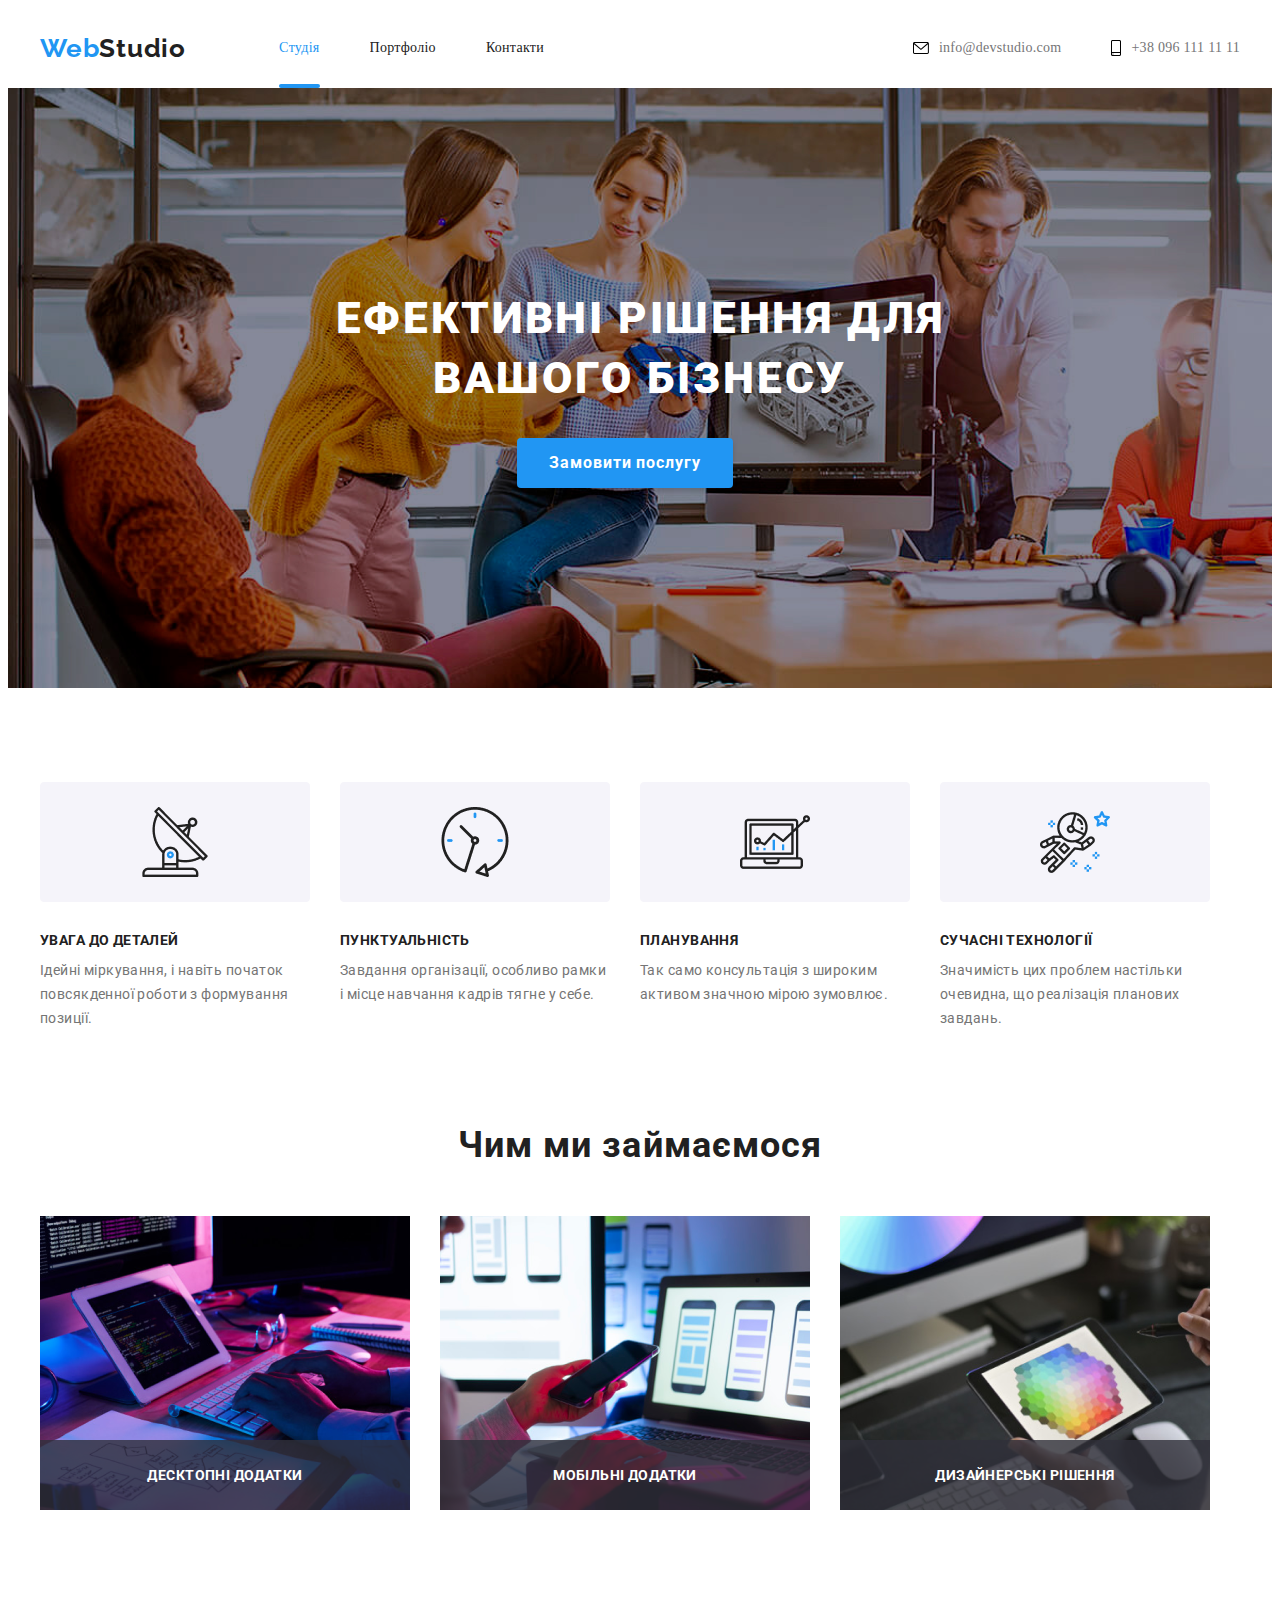
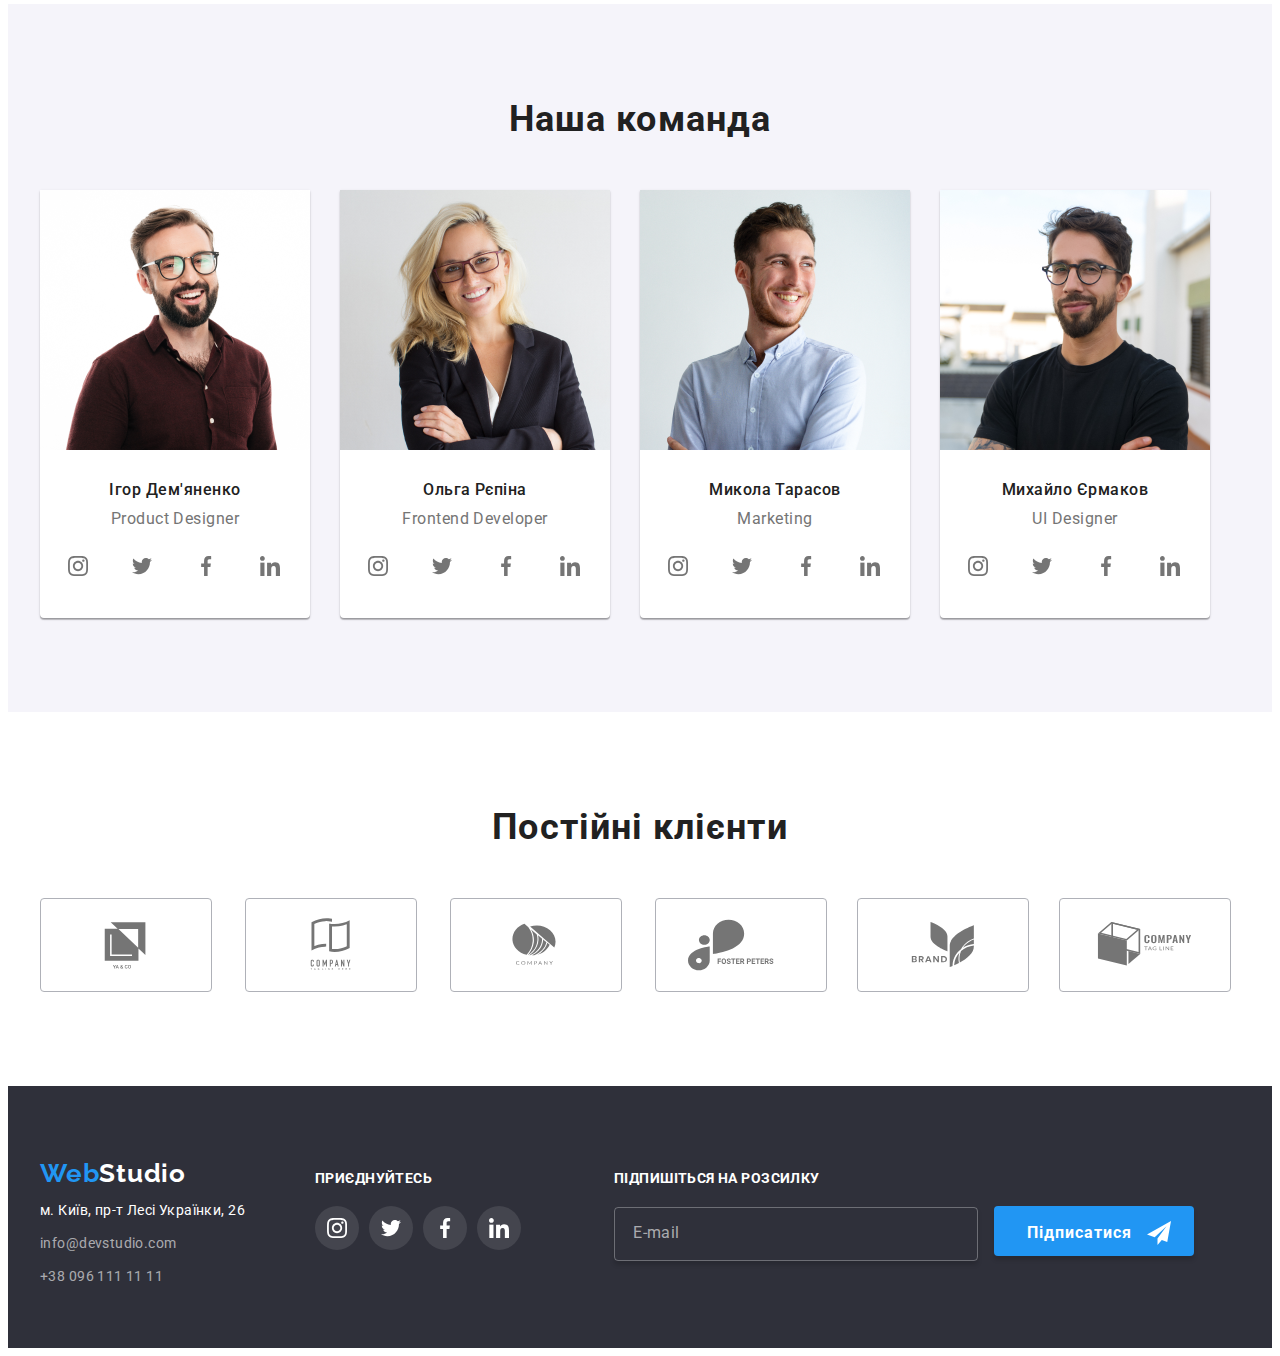
==== index.html @ 21499805 "first commit" ====
<!DOCTYPE html>
<html lang="en">
  <head>
    <meta charset="UTF-8" />
    <meta name="viewport" content="width=device-width, initial-scale=1.0" />
    <title>WebStudio2.0</title>
    <link rel="preconnect" href="https://fonts.googleapis.com">
    <link rel="preconnect" href="https://fonts.gstatic.com" crossorigin>
    <link href="https://fonts.googleapis.com/css2?family=Raleway:wght@700&family=Roboto:wght@400;500;700;900&display=swap" rel="stylesheet">
    <link
      rel="stylesheet"
      href="https://cdnjs.cloudflare.com/ajax/libs/modern-normalize/2.0.0/modern-normalize.min.css"
      integrity="sha512-4xo8blKMVCiXpTaLzQSLSw3KFOVPWhm/TRtuPVc4WG6kUgjH6J03IBuG7JZPkcWMxJ5huwaBpOpnwYElP/m6wg=="
      crossorigin="anonymous"
      referrerpolicy="no-referrer"
    />
    <link rel="stylesheet" href="./css/main.min.css" />
  </head>
  <body>
    <header class="header">
      <div class="container">
        <div class="header_flex_container">
        <nav class="nav">
          <ul class="nav__list">
            <li class="nav__list-logo-item">
              <a class="header-logo" href="./index.html" ><span>Web</span>Studio</a>
            </li>
            <li class="nav__list-item">
              <a class="nav__list-link" href="./index.html">Cтудія</a>
            </li>
            <li class="nav__list-item">
              <a class="nav__list-link nav__list-link--visual" href="./index1.html"> Портфоліо</a>
            </li>
            <li class="nav__list-item">
              <a class="nav__list-link nav__list-link--visual" href="" target="_blank">Контакти</a>
            </li>
          </ul>
        </nav>
        <ul class="contact">
          <li class="contact__list-item"><a class="contact__list-link" href="mailto:info@devstudio.com">
              <svg width="16" height="12" class="contact__list-icon">
                <use href="./symbol.svg#icon-letters"></use>
              </svg>info@devstudio.com</a></li>
          <li class="contact__list-item"><a class="contact__list-link" href="tel:+380961111111">
              <svg width="10" height="16" class="contact__list-icon">
                <use href="./symbol.svg#icon-smartphone">
                </use>
              </svg>
              +38 096 111 11 11</a>
          </li>
        </ul>
        </div>
      </div>
    </header>
    <main>
      <section class="business">
        <div class="container">
        <h1 class="business-title">Ефективні рішення для вашого бізнесу</h1>
        <button class="business-order" data-modal-open>Замовити послугу</button>
      </div>
      </section>
      <section class="features-sections">
        <div class="container">
          <ul class="features-list">
            <li class="features-list-item">
              
              
                <h2 class="features-title">УВАГА ДО ДЕТАЛЕЙ</h2>
                <p class="features-text">
                  Ідейні міркування, і навіть початок повсякденної роботи з
                  формування позиції.
                </p>
             
            </li>
            <li class="features-list-item">
              <div>
                <h2 class="features-title">ПУНКТУАЛЬНІСТЬ</h2>
                <p class="features-text">
                  Завдання організації, особливо рамки і місце навчання кадрів
                  тягне у себе.
                </p>
              </div>
            </li>
            <li class="features-list-item">
              <div>
                <h2 class="features-title">ПЛАНУВАННЯ</h2>
                <p class="features-text">
                  Так само консультація з широким активом значною мірою
                  зумовлює.
                </p>
              </div>
            </li>
            <li class="features-list-item">
              <div>
                <h2 class="features-title" >СУЧАСНІ ТЕХНОЛОГІЇ</h2>
                <p class="features-text">
                  Значимість цих проблем настільки очевидна, що реалізація
                  планових завдань.
                </p>
              </div>
            </li>
          </ul>
        </div>
      </section>
      <section class="section-wearedoing">
        <div class="container">
          <h3 class="wearedoing-title">Чим ми займаємося</h3>
          <ul class="wearedoing-list">
            <li class="wearedoing-item">
              <div class="work-list">
              <img class="work-list-image" src="./img/png1.png" alt="png" />
              <p class="wearedoing-item-text">Десктопні додатки</p>
            </div>
            </li>
            <li class="wearedoing-item">
              <div  class="work-list">
              <img class="work-list-image" src="./img/png2.png" alt="png" />
              <p class="wearedoing-item-text">Мобільні додатки</p>
              </div>
            </li>
            <li class="wearedoing-item">
              <div  class="work-list">
              <img class="work-list-image" src="./img/png3.png" alt="png" />
              <p class="wearedoing-item-text">Дизайнерські рішення</p>
            </div>
            </li>
          </ul>
        </div>
      </section>
      <section class="section-team">
        <div class="container">
          <h4 class="section-team-title">Наша команда</h4>
          <ul class="team-list">
            <li class="team-list-item">
              <img class="team-list-png" src="./img/team1.png" alt="png" />
              <div>
                <h5 class="team-list-title">Ігор Дем'яненко</h5>
                <p class="team-list-text">Product Designer</p>
              </div>
              <ul class="social-list">
                <li class="social-item">
                  <a class="social-item-link" href="*">
                    <svg class="social-item-svg" width="20" height="20">
                      <use href="./symbol.svg#icon-instagram"></use>
                    </svg>
                  </a>
                </li>
                <li class="social-item">
                  <a class="social-item-link" href="*">
                    <svg class="social-item-svg" width="20" height="20">
                      <use href="./symbol.svg#icon-twitter"></use>
                    </svg>
                  </a>
                </li>
                <li class="social-item">
                  <a class="social-item-link" href="*">
                    <svg class="social-item-svg" width="20" height="20">
                      <use href="./symbol.svg#icon-facebook"></use>
                    </svg>
                  </a>
                </li>
                <li class="social-item">
                  <a class="social-item-link" href="*">
                    <svg class="social-item-svg" width="20" height="20">
                      <use href="./symbol.svg#icon-linkedin"></use>
                    </svg>
                  </a>
                </li>
              </ul>
            </li>
            <li class="team-list-item">
              <img class="team-list-png" src="./img/team2.png" alt="png" />
              <div>
                <h5 class="team-list-title">Ольга Рєпіна</h5>
                <p class="team-list-text">Frontend Developer</p>
              </div>
              <ul class="social-list">
                <li class="social-item">
                  <a class="social-item-link" href="*">
                    <svg class="social-item-svg" width="20" height="20">
                      <use href="./symbol.svg#icon-instagram"></use>
                    </svg>
                  </a>
                </li>
                <li class="social-item">
                  <a class="social-item-link" href="*">
                    <svg class="social-item-svg" width="20" height="20">
                      <use href="./symbol.svg#icon-twitter"></use>
                    </svg>
                  </a>
                </li>
                <li class="social-item">
                  <a class="social-item-link" href="*">
                    <svg class="social-item-svg" width="20" height="20">
                      <use href="./symbol.svg#icon-facebook"></use>
                    </svg>
                  </a>
                </li>
                <li class="social-item">
                  <a class="social-item-link" href="*">
                    <svg class="social-item-svg" width="20" height="20">
                      <use href="./symbol.svg#icon-linkedin"></use>
                    </svg>
                  </a>
                </li>
              </ul>
            </li>
            <li class="team-list-item">
              <img class="team-list-png" src="./img/team3.png" alt="png" />
              <div>
                <h5 class="team-list-title">Микола Тарасов</h5>
                <p class="team-list-text">Marketing</p>
              </div>
              <ul class="social-list">
                <li class="social-item">
                  <a class="social-item-link" href="*">
                    <svg class="social-item-svg" width="20" height="20">
                      <use href="./symbol.svg#icon-instagram"></use>
                    </svg>
                  </a>
                </li>
                <li class="social-item">
                  <a class="social-item-link" href="*">
                    <svg class="social-item-svg" width="20" height="20">
                      <use href="./symbol.svg#icon-twitter"></use>
                    </svg>
                  </a>
                </li>
                <li class="social-item">
                  <a class="social-item-link" href="*">
                    <svg class="social-item-svg" width="20" height="20">
                      <use href="./symbol.svg#icon-facebook"></use>
                    </svg>
                  </a>
                </li>
                <li class="social-item">
                  <a class="social-item-link" href="*">
                    <svg class="social-item-svg" width="20" height="20">
                      <use href="./symbol.svg#icon-linkedin"></use>
                    </svg>
                  </a>
                </li>
              </ul>
            </li>
            <li class="team-list-item">
              <img class="team-list-png" src="./img/team4.png" alt="png" />
              <div>
                <h5 class="team-list-title">Михайло Єрмаков</h5>
                <p class="team-list-text">UI Designer</p>
              </div>
              <ul class="social-list">
                <li class="social-item">
                  <a class="social-item-link" href="*">
                    <svg class="social-item-svg" width="20" height="20">
                      <use href="./symbol.svg#icon-instagram"></use>
                    </svg>
                  </a>
                </li>
                <li class="social-item">
                  <a class="social-item-link" href="*">
                    <svg class="social-item-svg" width="20" height="20">
                      <use href="./symbol.svg#icon-twitter"></use>
                    </svg>
                  </a>
                </li>
                <li class="social-item">
                  <a class="social-item-link" href="*">
                    <svg class="social-item-svg" width="20" height="20">
                      <use href="./symbol.svg#icon-facebook"></use>
                    </svg>
                  </a>
                </li>
                <li class="social-item">
                  <a class="social-item-link" href="*">
                    <svg class="social-item-svg" width="20" height="20">
                      <use href="./symbol.svg#icon-linkedin"></use>
                    </svg>
                  </a>
                </li>
              </ul>
            </li>
          </ul>
        </div>
      </section>
      <section class="customers-sections">
        <div class="container">
          <h6 class="customers-title">Постійні клієнти</h6>
          <ul class="client-list">
            <li class="client-list-item">
              <a href="" class="client-link">
                <svg width="106" height="60" class="client-svg">
                  <use href="./symbol.svg#icon-logo1"></use>
                </svg>
              </a>
            </li>
            <li class="client-list-item">
              <a class="client-link" href="">
                <svg  class="client-svg"> 
                  <use href="./symbol.svg#icon-logo2"></use>
                </svg>
              </a>
            </li>
            <li class="client-list-item">
              <a class="client-link" href="">
                <svg  class="client-svg">
                  <use href="./symbol.svg#icon-logo3"></use>
                </svg>
              </a>
            </li>
            <li cclass="client-list-item">
              <a class="client-link" href="">
                <svg class="client-svg">
                  <use href="./symbol.svg#icon-logo4"></use>
                </svg>
              </a>
            </li class="client-list-item">
            <li>
              <a class="client-link" href="">
                <svg class="client-svg">
                  <use href="./symbol.svg#icon-logo5"></use>
                </svg>
              </a>
            </li>
            <li cclass="client-list-item">
              <a class="client-link" href="">
                <svg class="client-svg">
                  <use href="./symbol.svg#icon-logo6"></use>
                </svg>
              </a>
            </li>
          </ul>
        </div>
      </section>
    </main>
    <footer class="footer">
      <div class="container">
        <div class="flex-container">
        <div>
        <a href="*" class="footer-logo"><span>Web</span>Studio</a>
        <address class="footer-address">
          <p class="footer-address-text">м. Київ, пр-т Лесі Українки, 26</p>
          <a class="footer-address-mailto" href="mailto:info@devstudio.com">info@devstudio.com</a>
          <a class="footer-address-tel" href="tel:+38 096 111 11 11">+38 096 111 11 11</a>
        </address>
      </div>
        <div>
          <p class="footer-social-title">приєднуйтесь</p>
          <ul class="footer-social-list">
            <li class="footer-social-item">
              <a class="footer-social-link" href="">
                <svg class="footer-social-link-svg" width="20" height="20">
                  <use href="./symbol.svg#icon-instagram"></use>
                </svg>
              </a>
            </li>
            <li>
              <a class="footer-social-link" href="">
                <svg class="footer-social-link-svg" width="20" height="20">
                  <use href="./symbol.svg#icon-twitter"></use>
                </svg>
              </a>
            </li>
            <li>
              <a class="footer-social-link" href="">
                <svg class="footer-social-link-svg" width="20" height="20">
                  <use href="./symbol.svg#icon-facebook"></use>
                </svg>
              </a>
            </li>
            <li>
              <a class="footer-social-link" href="">
                <svg class="footer-social-link-svg" width="20" height="20">
                  <use href="./symbol.svg#icon-linkedin"></use>
                </svg>
              </a>
            </li>
          </ul>
        </div>
        <div class="subscribe">
          <p class="subscribe-text">Підпишіться на розсилку</p>
          <form class="footer-form">
            <input type="email" class="footer-form-input" placeholder="E-mail">
            <button type="submit" class="footer-form-btn">Підписатися
              <svg width="24" height="24" class="footer-form-btn-svg">
                <use href="./symbol.svg#icon-send"></use>
              </svg>
            </button>
          </form>
        </div>
      </div>
      </div>
    </footer>
    <div class="backdrop is-hidden" data-modal>
      <div class="modal">
        <p class="modal-title">Залиште свої дані, ми вам передзвонимо</p>
        <button class="modal-btn-close" data-modal-close>
          <svg width="11" height="11" class="btn-close-svg">
            <use href="./symbol.svg#icon-close-black"></use>
          </svg>
        </button>
        <form class="modal-form">
          <label for="">
            Ім'я
            <span class="modal-form-spn">
            <input type="text" class="input-name" name="user-name" required minlength="3" maxlength="10">
            <svg width="12" height="12" class="modal-svg">
              <use href="./symbol.svg#person-modal" class="modal-span-icon"></use>
            </svg>
          </span>
          </label>
          <label for="">
            Телефон
            <span class="modal-form-spn">
            <input type="tel" class="input-tel" name="user-tel" pattern="^380\d{9}$" maxlength="12" title="Номер повинен починатися на 380 і повинен мати 12 цифр" required>
            <svg width="13" height="13" class="modal-svg">
              <use  href="./symbol.svg#phone-modal" class="modal-span-icon"></use>
            </svg>
          </span>
          </label>
          <label for="">
            Пошта
            <span class="modal-form-spn">
            <input class="input-email" type="email" name="user-email" required>
            <svg width="15" height="12" class="modal-svg">
              <use href="./symbol.svg#email-modal" class="modal-span-icon"></use>
            </svg>
          </span>
          </label>
          
          <label for="">
            Коментар
            <textarea class="modal-massage" name="user-message" placeholder="Введіть текст"></textarea>
            <div class="modal-privacy">
            <input type="checkbox" name="user-privacy" class="privacy-input" required>
              <span class="privacy-span">Погоджуюся з розсилкою та приймаю <a class="privacy-link" href="">Умови договору</a></span>
          </label>
        </div>
          <button type="submit" class="modal-form-btn">Відправити</button>
        </form>
      </div>
    </div>
    <script src="./script.js"></script>
 </body>
</html>
---- css/main.min.css ----
ul{margin:0;list-style:none;padding:0}h1,h2,h3,h4,h5,h6,p{margin:0}a{text-decoration:none;color:inherit}button{border:none;cursor:pointer;font-family:inherit}address{font-style:normal}img{display:block;height:auto;max-width:100%}.container{padding-left:15px;padding-right:15px;width:1200px;margin:0 auto}.business-order{width:216px;height:50px;border-radius:4px;background:#2196f3;-webkit-box-shadow:0px 4px 4px 0px rgba(0,0,0,.15);box-shadow:0px 4px 4px 0px rgba(0,0,0,.15);color:#fff;text-align:center;font-family:Roboto;font-size:16px;font-style:normal;font-weight:700;line-height:30px;letter-spacing:.96px;margin-left:477px}.footer-form-btn{width:200px;height:50px;border-radius:4px;background:#2196f3;-webkit-box-shadow:0px 4px 4px 0px rgba(0,0,0,.15);box-shadow:0px 4px 4px 0px rgba(0,0,0,.15);border:none;color:#fff;text-align:center;font-family:Roboto;font-size:16px;font-style:normal;font-weight:700;line-height:30px;letter-spacing:.96px;margin-left:12px}.footer-form-btn-svg{position:relative;left:10px;top:6.5px}header{font-weight:500;font-size:14px;line-height:1.143;letter-spacing:.02em;position:sticky;top:0;background:#fff;z-index:1}.header_flex_container{display:-webkit-box;display:-ms-flexbox;display:flex;-webkit-box-align:center;-ms-flex-align:center;align-items:center}.nav__list{display:-webkit-box;display:-ms-flexbox;display:flex;-webkit-box-align:center;-ms-flex-align:center;align-items:center;list-style:none}.nav__list-logo-item{margin-right:93px}.header-logo{color:#212121;font-family:Raleway;font-size:26px;font-style:normal;font-weight:700;line-height:normal;letter-spacing:.78px;margin-top:24px}span{color:#2196f3;font-family:Raleway;font-size:26px;font-style:normal;font-weight:700;line-height:normal;letter-spacing:.78px}.nav__list-item:not(:last-child){margin-right:50px}.nav__list-link{position:relative;-webkit-transition:color 250ms cubic-bezier(0.4, 0, 0.2, 1);transition:color 250ms cubic-bezier(0.4, 0, 0.2, 1);display:block;padding:32px 0;text-decoration:none;color:#2196f3;overflow:hidden}.nav__list-link::after{position:absolute;bottom:0;-webkit-transition:-webkit-transform 250ms cubic-bezier(0.4, 0, 0.2, 1);transition:-webkit-transform 250ms cubic-bezier(0.4, 0, 0.2, 1);transition:transform 250ms cubic-bezier(0.4, 0, 0.2, 1);transition:transform 250ms cubic-bezier(0.4, 0, 0.2, 1), -webkit-transform 250ms cubic-bezier(0.4, 0, 0.2, 1);display:block;content:"";width:100%;height:4px;border-radius:2px;background-color:#2196f3}.nav__list-link:hover,.nav__list-link:focus{color:#2196f3}.nav__list-link--visual{color:#212121}.nav__list-link--visual::after{-webkit-transform:translateY(100%);transform:translateY(100%)}.nav__list-link--visual:hover:after,.nav__list-link--visual:focus:after{-webkit-transform:translateY(0%);transform:translateY(0%)}.contact{display:-webkit-box;display:-ms-flexbox;display:flex;-webkit-box-align:center;-ms-flex-align:center;align-items:center;-webkit-box-pack:center;-ms-flex-pack:center;justify-content:center;margin-left:auto;list-style:none}.contact__list-item:nth-child(1){margin-right:50px}.contact__list-link{display:-webkit-box;display:-ms-flexbox;display:flex;-webkit-box-align:center;-ms-flex-align:center;align-items:center;-webkit-transition:color 250ms cubic-bezier(0.4, 0, 0.2, 1),fill 250ms cubic-bezier(0.4, 0, 0.2, 1);transition:color 250ms cubic-bezier(0.4, 0, 0.2, 1),fill 250ms cubic-bezier(0.4, 0, 0.2, 1);padding-top:30px;padding-bottom:30px;text-decoration:none;color:#757577}.contact__list-link:hover,.contact__list-link:focus{color:#2196f3;fill:#2196f3}.contact__list-icon{margin-right:10px}.business{padding-top:200px;padding-bottom:200px;background-image:url(../img/backgroundImg.png)}.business-title{margin:0 auto;width:696px;color:#fff;text-align:center;font-family:Roboto;font-size:44px;font-style:normal;font-weight:900;line-height:60px;letter-spacing:2.64px;text-transform:uppercase;margin-bottom:30px}.features-sections{padding-top:94px;padding-bottom:94px}.features-list{display:-webkit-box;display:-ms-flexbox;display:flex;gap:30px}.features-title{color:#212121;font-family:Roboto;font-size:14px;font-style:normal;font-weight:700;line-height:normal;letter-spacing:.42px;text-transform:uppercase;margin-top:30px}.features-text{width:270px;color:#757575;font-family:Roboto;font-size:14px;font-style:normal;font-weight:400;line-height:24px;letter-spacing:.42px;margin-top:10px}.features-img{width:270px;height:120px;border-radius:4px;background:#f5f4fa;margin-bottom:30px}.features-list-item:first-child::before{background-image:url(../img/antenna.png);display:block;content:"";width:270px;height:120px}.features-list-item:nth-child(2):before{background-image:url(../img/clock.png);display:block;content:"";width:270px;height:120px}.features-list-item:nth-child(3)::before{background-image:url(../img/diagram.png);display:block;content:"";width:270px;height:120px}.features-list-item:last-child::before{background-image:url(../img/astronaut.png);display:block;content:"";width:270px;height:120px}.wearedoing-title{color:#212121;text-align:center;font-family:Roboto;font-size:36px;font-style:normal;font-weight:700;line-height:normal;letter-spacing:1.08px;margin-bottom:50px}.wearedoing-list{display:-webkit-box;display:-ms-flexbox;display:flex;-webkit-column-gap:30px;-moz-column-gap:30px;column-gap:30px;margin-bottom:94px}.work-list{position:relative}.wearedoing-item-text{color:#fff;text-align:center;font-family:Roboto;font-size:14px;font-style:normal;font-weight:700;line-height:normal;letter-spacing:.42px;text-transform:uppercase;position:absolute;bottom:0;left:0;background:rgba(47,48,58,.8);display:-webkit-box;display:-ms-flexbox;display:flex;-webkit-box-pack:center;-ms-flex-pack:center;justify-content:center;width:100%;height:70px;-webkit-box-align:center;-ms-flex-align:center;align-items:center}.section-team{background:#f5f4fa;padding-top:94px;padding-bottom:94px}.section-team-title{color:#212121;text-align:center;font-family:Roboto;font-size:36px;font-style:normal;font-weight:700;line-height:normal;letter-spacing:1.08px;margin-bottom:50px}.team-list{display:-webkit-box;display:-ms-flexbox;display:flex;-webkit-column-gap:30px;-moz-column-gap:30px;column-gap:30px}.team-list-item{width:270px;height:428px;border-radius:0px 0px 4px 4px;background:#fff;-webkit-box-shadow:0px 2px 1px 0px rgba(0,0,0,.2),0px 1px 1px 0px rgba(0,0,0,.14),0px 1px 3px 0px rgba(0,0,0,.12);box-shadow:0px 2px 1px 0px rgba(0,0,0,.2),0px 1px 1px 0px rgba(0,0,0,.14),0px 1px 3px 0px rgba(0,0,0,.12)}.team-list-title{color:#212121;text-align:center;font-family:Roboto;font-size:16px;font-style:normal;font-weight:500;line-height:normal;letter-spacing:.48px;margin-top:30px}.team-list-text{color:#757575;text-align:center;font-family:Roboto;font-size:16px;font-style:normal;font-weight:400;line-height:normal;letter-spacing:.48px;margin-top:10px}.social-list{display:-webkit-box;display:-ms-flexbox;display:flex;gap:20px;margin-top:16px;margin-left:16px}.social-item-link{width:44px;height:44px;display:-webkit-box;display:-ms-flexbox;display:flex;-webkit-box-align:center;-ms-flex-align:center;align-items:center;-webkit-box-pack:center;-ms-flex-pack:center;justify-content:center;border-radius:50%;color:#757575}.social-item-link:hover{color:#fff;background-color:#2196f3}.social-item-svg{fill:currentColor}.customers-sections{padding-top:94px;padding-bottom:94px}.customers-title{color:#212121;text-align:center;font-family:Roboto;font-size:36px;font-style:normal;font-weight:700;line-height:normal;letter-spacing:1.08px;margin-bottom:50px}.client-list{display:-webkit-box;display:-ms-flexbox;display:flex;gap:30px}.client-list-item{-ms-flex-preferred-size:calc((100% - 150px)/6);flex-basis:calc((100% - 150px)/6)}.client-link{width:170px;height:92px;border-radius:4px;border:1px solid #afb1b8;display:-webkit-box;display:-ms-flexbox;display:flex}.client-link:hover .client-svg{color:#2196f3}.client-link:hover{border:1px solid #2196f3}.client-svg{width:106px;height:60px;margin-top:16px;margin-left:32px;fill:currentColor;color:#757575}.footer{padding-top:72px;background:#2f303a;padding-bottom:60px}.footer-logo{color:#fff;font-family:Raleway;font-size:26px;font-style:normal;font-weight:700;line-height:normal;letter-spacing:.78px}.footer-address{margin-top:10px;display:-webkit-box;display:-ms-flexbox;display:flex;-webkit-box-orient:vertical;-webkit-box-direction:normal;-ms-flex-direction:column;flex-direction:column}.flex-container{display:-webkit-box;display:-ms-flexbox;display:flex;-webkit-column-gap:70px;-moz-column-gap:70px;column-gap:70px}.footer-address-text{color:#fff;font-family:Roboto;font-size:14px;font-style:normal;font-weight:400;line-height:24px;letter-spacing:.42px;margin-bottom:9px}.footer-address-mailto{color:rgba(255,255,255,.6);font-family:Roboto;font-size:14px;font-style:normal;font-weight:400;line-height:24px;letter-spacing:.42px;margin-bottom:9px}.footer-address-tel{color:rgba(255,255,255,.6);font-family:Roboto;font-size:14px;font-style:normal;font-weight:400;line-height:24px;letter-spacing:.42px}.footer-social-title{color:#fff;font-family:Roboto;font-size:14px;font-style:normal;font-weight:700;line-height:normal;letter-spacing:.42px;text-transform:uppercase;margin-top:12px}.footer-social-list{display:-webkit-box;display:-ms-flexbox;display:flex;margin-top:20px;gap:10px}.footer-social-link{display:-webkit-box;display:-ms-flexbox;display:flex;width:44px;height:44px;background-color:rgba(255,255,255,.1);border-radius:50%}.footer-social-link-svg{margin-top:12px;margin-left:12px;fill:currentColor;color:#fff}.footer-social-link:hover{background-color:#2196f3}.subscribe{margin-left:23px}.subscribe-text{color:#fff;font-family:Roboto;font-size:14px;font-style:normal;font-weight:700;line-height:normal;letter-spacing:.42px;text-transform:uppercase;margin-bottom:20px;margin-top:12px}.footer-form-input{width:358px;height:50px;border-radius:4px;border:1px solid rgba(255,255,255,.3);background:rgba(33,150,243,0);-webkit-box-shadow:0px 4px 4px 0px rgba(0,0,0,.15);box-shadow:0px 4px 4px 0px rgba(0,0,0,.15);text-indent:16px}.footer-form-input::-webkit-input-placeholder{color:rgba(255,255,255,.6);font-family:Roboto;font-size:16px;font-style:normal;font-weight:400;line-height:20px;letter-spacing:.48px}.footer-form-input::-moz-placeholder{color:rgba(255,255,255,.6);font-family:Roboto;font-size:16px;font-style:normal;font-weight:400;line-height:20px;letter-spacing:.48px}.footer-form-input:-ms-input-placeholder{color:rgba(255,255,255,.6);font-family:Roboto;font-size:16px;font-style:normal;font-weight:400;line-height:20px;letter-spacing:.48px}.footer-form-input::-ms-input-placeholder{color:rgba(255,255,255,.6);font-family:Roboto;font-size:16px;font-style:normal;font-weight:400;line-height:20px;letter-spacing:.48px}.footer-form-input::placeholder{color:rgba(255,255,255,.6);font-family:Roboto;font-size:16px;font-style:normal;font-weight:400;line-height:20px;letter-spacing:.48px}.modal{position:absolute;top:50%;left:50%;padding:40px;background-color:#fff;-webkit-transform:translate(-50%, -50%) scale(1) scaleY(1) rotate(0);transform:translate(-50%, -50%) scale(1) scaleY(1) rotate(0);-webkit-transition:-webkit-transform 300ms linear;transition:-webkit-transform 300ms linear;transition:transform 300ms linear;transition:transform 300ms linear, -webkit-transform 300ms linear;max-width:528px}.modal-title{color:#212121;text-align:center;font-family:Roboto;font-size:20px;font-style:normal;font-weight:700;line-height:normal;letter-spacing:.6px;margin-bottom:12px}label{display:block;margin-bottom:10px}.input-name,.input-tel,.input-email{background-color:rgba(0,0,0,0);width:100%;height:40px;border:none;padding-left:35px;border-radius:4px;border:1px solid rgba(33,33,33,.2);margin-top:4px}.input-name:focus-within,.input-name:focus-within,.input-name:focus-within,.input-tel:focus-within,.input-tel:focus-within,.input-tel:focus-within,.input-email:focus-within,.input-email:focus-within,.input-email:focus-within{outline:1px solid #2196f3}.modal-form{color:#757575;font-family:Roboto;font-size:12px;font-style:normal;font-weight:400;line-height:normal;letter-spacing:.12px}.modal-massage{resize:none;border:none;width:100%;height:120px;padding:12px 16px 12px 16px;margin-top:4px;border-radius:4px;border:1px solid rgba(33,33,33,.2);margin-bottom:20px}.modal-massage::-webkit-input-placeholder{color:rgba(117,117,117,.5);font-family:Roboto;font-size:12px;font-style:normal;font-weight:400;line-height:normal;letter-spacing:.12px}.modal-massage::-moz-placeholder{color:rgba(117,117,117,.5);font-family:Roboto;font-size:12px;font-style:normal;font-weight:400;line-height:normal;letter-spacing:.12px}.modal-massage:-ms-input-placeholder{color:rgba(117,117,117,.5);font-family:Roboto;font-size:12px;font-style:normal;font-weight:400;line-height:normal;letter-spacing:.12px}.modal-massage::-ms-input-placeholder{color:rgba(117,117,117,.5);font-family:Roboto;font-size:12px;font-style:normal;font-weight:400;line-height:normal;letter-spacing:.12px}.modal-massage::placeholder{color:rgba(117,117,117,.5);font-family:Roboto;font-size:12px;font-style:normal;font-weight:400;line-height:normal;letter-spacing:.12px}.modal-massage:focus-within{outline:1px solid #2196f3}.privacy-span{color:#757575;font-family:Roboto;font-size:14px;font-style:normal;font-weight:400;line-height:24px;letter-spacing:.42px}.privacy-link{color:#2196f3;font-family:Roboto;font-size:14px;font-style:normal;font-weight:400;line-height:24px;letter-spacing:.42px;text-decoration-line:underline}.modal-form-spn{position:relative;color:#212121}.modal-form-spn:focus-within{color:#2196f3}.modal-svg{color:currentColor;position:absolute;top:10px;left:15px}.modal-form-btn{width:200px;height:50px;border-radius:4px;background:#188ce8;-webkit-box-shadow:0px 4px 4px 0px rgba(0,0,0,.15);box-shadow:0px 4px 4px 0px rgba(0,0,0,.15);color:#fff;text-align:center;font-family:Roboto;font-size:16px;font-style:normal;font-weight:700;line-height:30px;letter-spacing:.96px;margin-left:124px;margin-top:20px}.privacy-input{margin-left:13px;width:16px;height:15px}.modal-span-icon{fill:currentColor}.modal-btn-close{height:30px;width:30px;position:absolute;top:8px;right:8px;border-radius:50%;border:1px solid rgba(0,0,0,.1);background:none;display:-webkit-box;display:-ms-flexbox;display:flex;-webkit-box-align:center;-ms-flex-align:center;align-items:center;-webkit-box-pack:center;-ms-flex-pack:center;justify-content:center}.btn-close-svg{fill:currentColor}.modal-btn-close:hover,.btn-close-svg:hover{color:#2196f3}.modal-privacy{display:-webkit-box;display:-ms-flexbox;display:flex;gap:7px;-webkit-box-pack:center;-ms-flex-pack:center;justify-content:center;-webkit-box-align:center;-ms-flex-align:center;align-items:center}.backdrop.is-hidden .modal{-webkit-transform:translate(-50%, -50%) scale(0);transform:translate(-50%, -50%) scale(0)}.portfolio{margin-top:94px;margin-bottom:94px}.portfolio-button-list{display:-webkit-box;display:-ms-flexbox;display:flex;gap:8px;margin-left:322px}.portfolio-button-item{border-radius:4px;background:#f5f4fa;color:#212121;text-align:center;font-family:Roboto;font-size:16px;font-style:normal;font-weight:500;line-height:26px;letter-spacing:.48px;padding-left:22px;padding-right:22px;padding-top:6px;padding-bottom:6px;-webkit-transition:.2s;transition:.2s}.portfolio-button-item:hover{border-radius:4px;background:#2196f3;color:#fff;text-align:center;font-family:Roboto;font-size:16px;font-style:normal;font-weight:500;line-height:26px;letter-spacing:.48px;-webkit-box-shadow:0px 2px 2px 0px rgba(0,0,0,.12),0px 1px 2px 0px rgba(0,0,0,.08),0px 3px 1px 0px rgba(0,0,0,.1);box-shadow:0px 2px 2px 0px rgba(0,0,0,.12),0px 1px 2px 0px rgba(0,0,0,.08),0px 3px 1px 0px rgba(0,0,0,.1)}.card-list{margin-top:56px;display:-webkit-box;display:-ms-flexbox;display:flex;-webkit-box-pack:center;-ms-flex-pack:center;justify-content:center;-ms-flex-wrap:wrap;flex-wrap:wrap;gap:30px}.card-title{color:#212121;font-family:Roboto;font-size:18px;font-style:normal;font-weight:700;line-height:36px;letter-spacing:1.08px;margin-top:20px;margin-bottom:0;margin-left:24px}.card-text{color:#757575;font-family:Roboto;font-size:16px;font-style:normal;font-weight:400;line-height:30px;letter-spacing:.48px;margin-left:24px;margin-top:0;margin-bottom:20px}.card-item{position:relative;-ms-flex-preferred-size:calc((100% - 60px)/3);flex-basis:calc((100% - 60px)/3);outline:1px solid #eee;-webkit-transition:.5s;transition:.5s;overflow:hidden}.card-item:hover{-webkit-box-shadow:1px 4px 6px 0px rgba(0,0,0,.16),0px 4px 4px 0px rgba(0,0,0,.06),0px 1px 1px 0px rgba(0,0,0,.12);box-shadow:1px 4px 6px 0px rgba(0,0,0,.16),0px 4px 4px 0px rgba(0,0,0,.06),0px 1px 1px 0px rgba(0,0,0,.12)}.card-item:hover .overlay{-webkit-transform:translateY(0);transform:translateY(0)}.overlay{position:absolute;top:0;left:0;width:370px;height:294px;padding:63px 24px;-webkit-transform:translateY(140%);transform:translateY(140%);color:#fff;font-size:18px;font-style:normal;font-weight:400;line-height:28px;letter-spacing:.54px;background-color:rgba(33,150,243,.9);-webkit-transition:-webkit-transform .5s ease;transition:-webkit-transform .5s ease;transition:transform .5s ease;transition:transform .5s ease, -webkit-transform .5s ease}/*# sourceMappingURL=main.min.css.map */
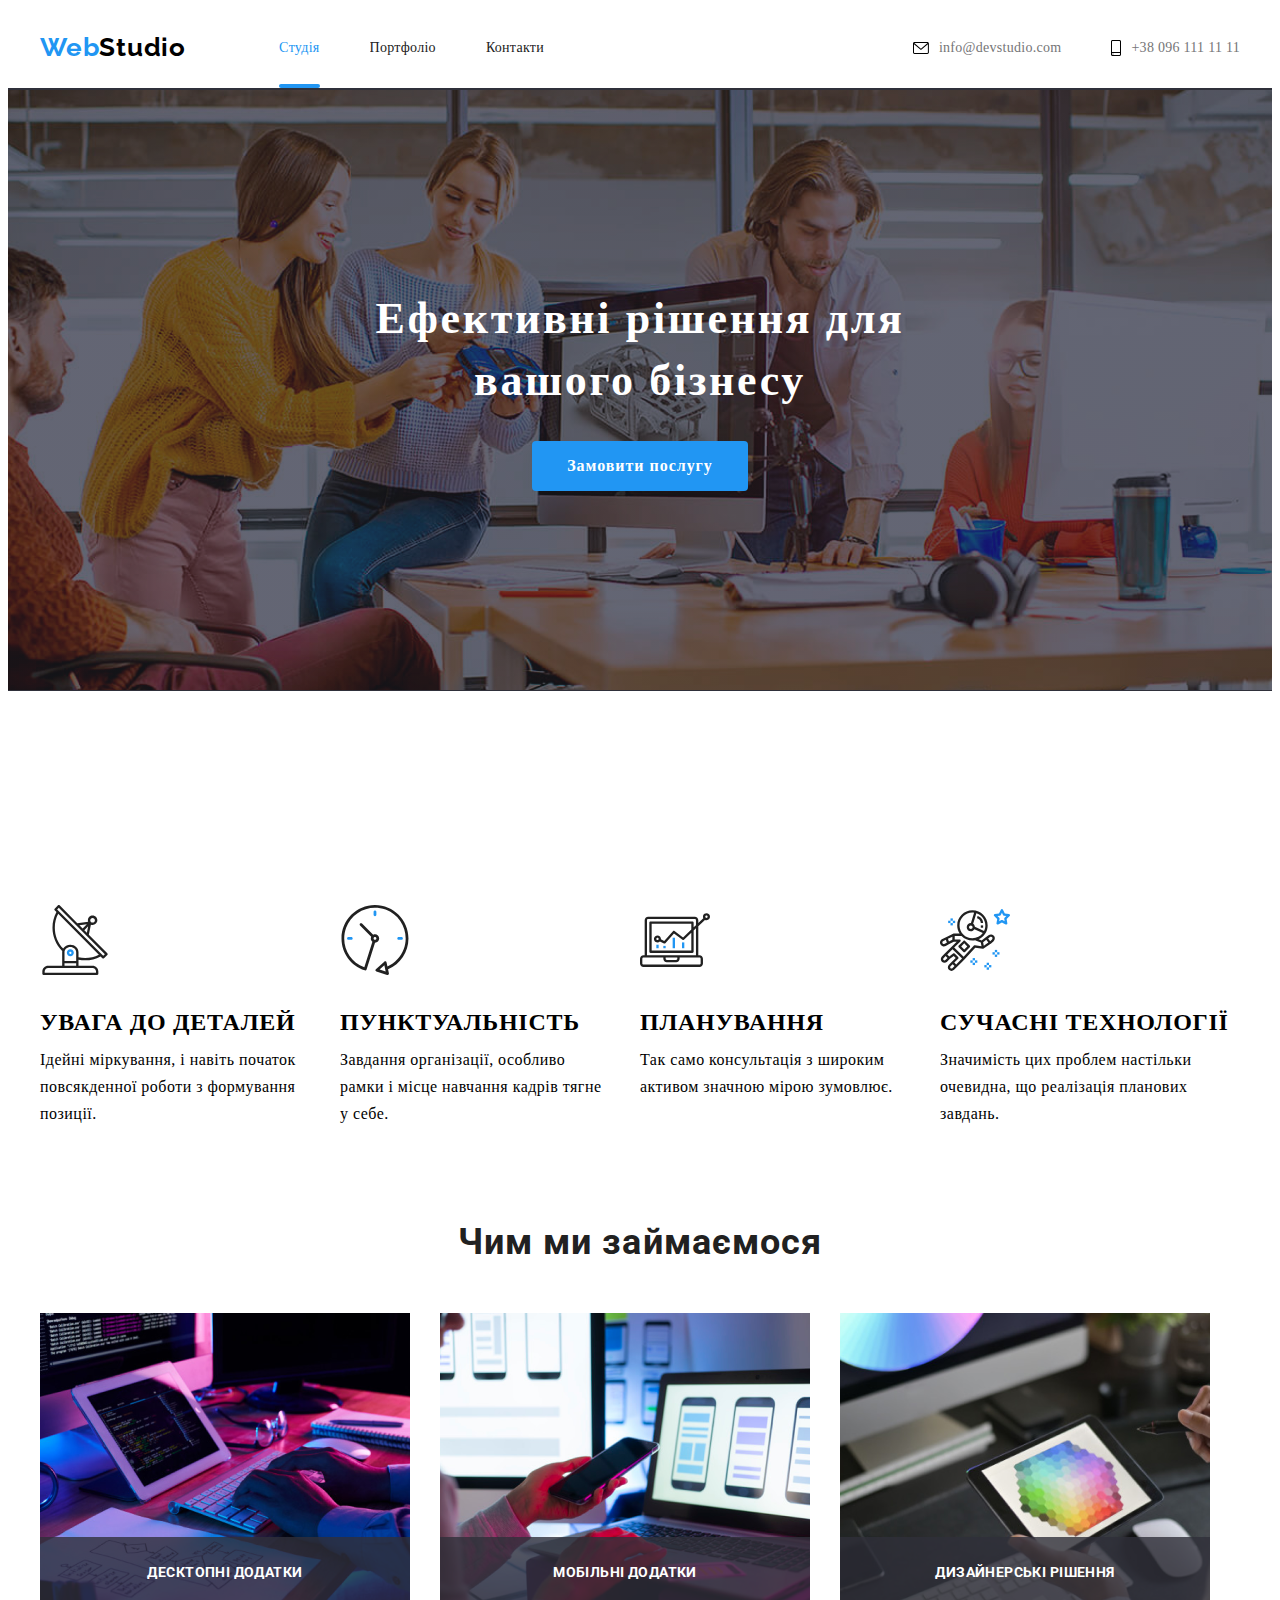
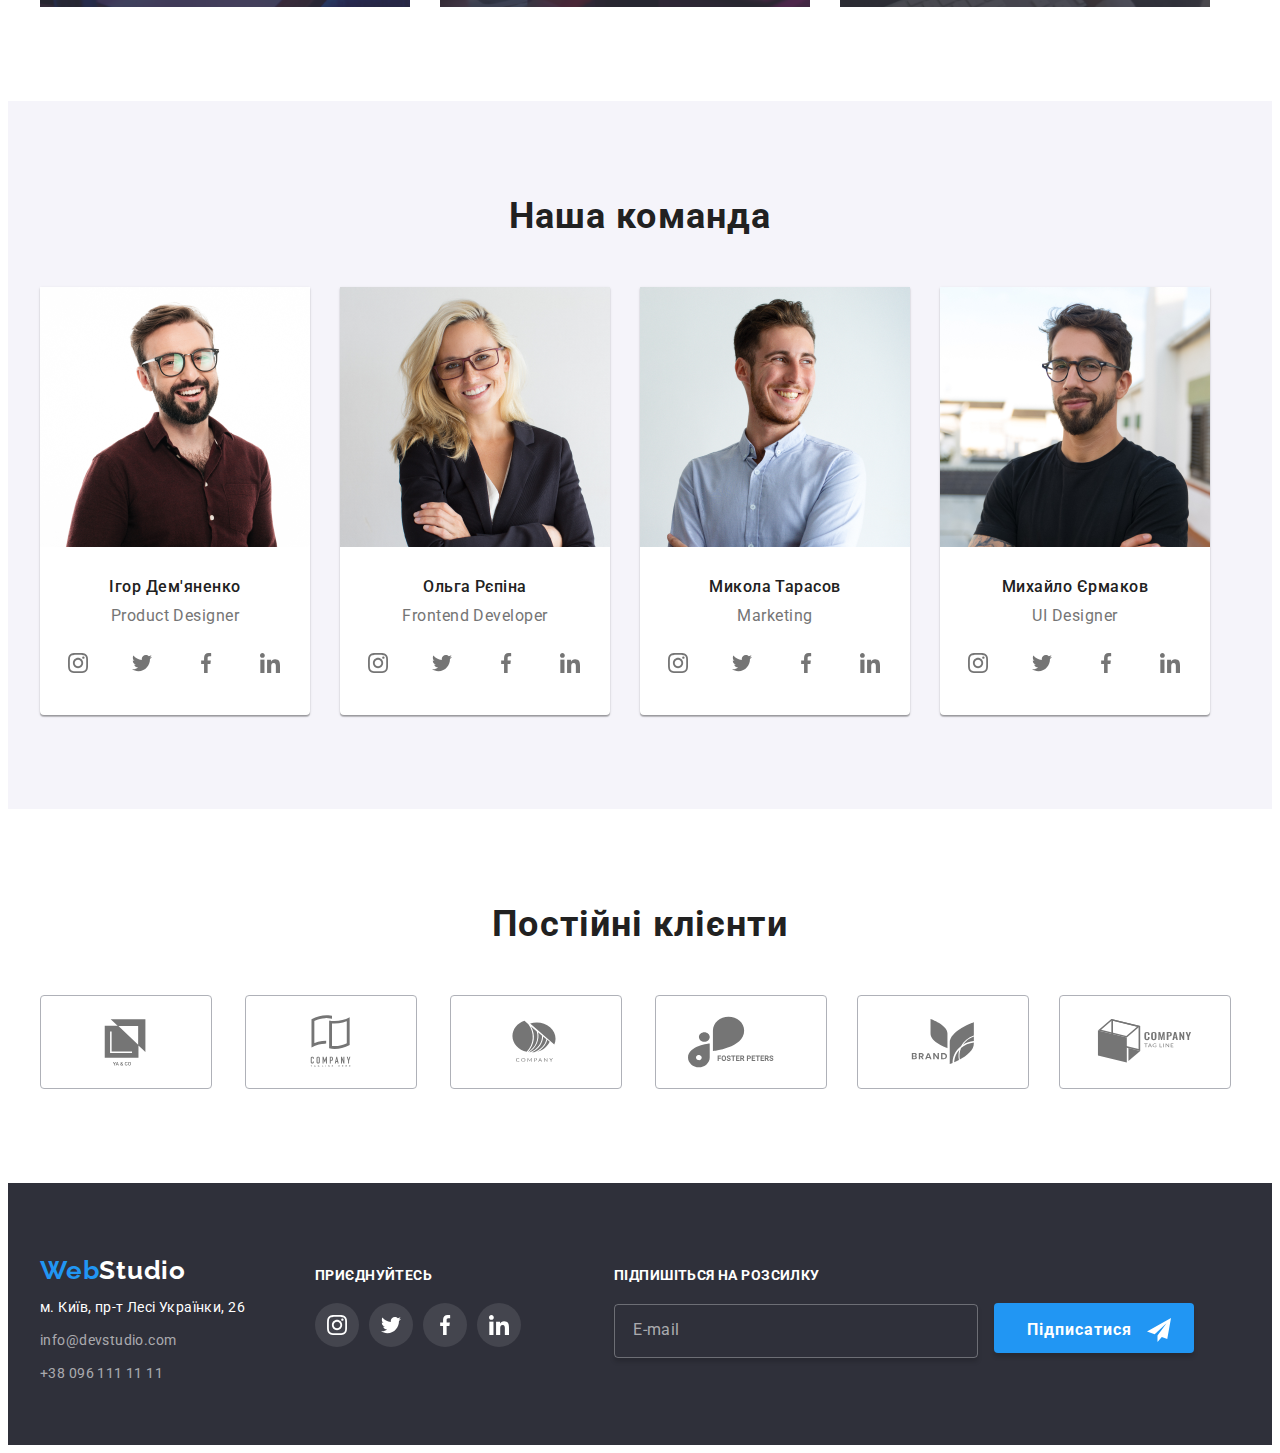
==== commit c26549a4: "commit" ====
--- a/index.html
+++ b/index.html
@@ -3,7 +3,7 @@
   <head>
     <meta charset="UTF-8" />
     <meta name="viewport" content="width=device-width, initial-scale=1.0" />
-    <title>WebStudio2.0</title>
+    <title>WebStudio-SASS</title>
     <link rel="preconnect" href="https://fonts.googleapis.com">
     <link rel="preconnect" href="https://fonts.gstatic.com" crossorigin>
     <link href="https://fonts.googleapis.com/css2?family=Raleway:wght@700&family=Roboto:wght@400;500;700;900&display=swap" rel="stylesheet">
@@ -20,16 +20,14 @@
     <header class="header">
       <div class="container">
         <div class="header_flex_container">
+          <a class="header-logo" href="./index.html" ><span>Web</span>Studio</a>
         <nav class="nav">
           <ul class="nav__list">
-            <li class="nav__list-logo-item">
-              <a class="header-logo" href="./index.html" ><span>Web</span>Studio</a>
-            </li>
             <li class="nav__list-item">
               <a class="nav__list-link" href="./index.html">Cтудія</a>
             </li>
             <li class="nav__list-item">
-              <a class="nav__list-link nav__list-link--visual" href="./index1.html"> Портфоліо</a>
+              <a class="nav__list-link nav__list-link--visual" href="./portfolio.html"> Портфоліо</a>
             </li>
             <li class="nav__list-item">
               <a class="nav__list-link nav__list-link--visual" href="" target="_blank">Контакти</a>
@@ -45,10 +43,15 @@
               <svg width="10" height="16" class="contact__list-icon">
                 <use href="./symbol.svg#icon-smartphone">
                 </use>
-              </svg>
+              </svg >
               +38 096 111 11 11</a>
           </li>
         </ul>
+        <button class="header__btn">
+          <svg width="24" height="16">
+            <use href="./symbol.svg#menu-header"></use>
+          </svg>
+        </button>
         </div>
       </div>
     </header>
@@ -63,41 +66,52 @@
         <div class="container">
           <ul class="features-list">
             <li class="features-list-item">
-              
-              
-                <h2 class="features-title">УВАГА ДО ДЕТАЛЕЙ</h2>
+              <div class="features-top">
+                <svg class="features-icon" width="70" height="70">
+                    <use href="./symbol.svg#icon-antenna-1"></use>
+                </svg>
+            </div>
+              <h2 class="features-title">УВАГА ДО ДЕТАЛЕЙ</h2>
                 <p class="features-text">
                   Ідейні міркування, і навіть початок повсякденної роботи з
                   формування позиції.
                 </p>
-             
-            </li>
+             </li>
             <li class="features-list-item">
-              <div>
+              <div class="features-top">
+                <svg class="features-icon" width="70" height="70">
+                    <use href="./symbol.svg#icon-clock-1"></use>
+                </svg>
+            </div>
                 <h2 class="features-title">ПУНКТУАЛЬНІСТЬ</h2>
                 <p class="features-text">
                   Завдання організації, особливо рамки і місце навчання кадрів
                   тягне у себе.
                 </p>
-              </div>
             </li>
             <li class="features-list-item">
-              <div>
+              <div class="features-top">
+                <svg class="features-icon" width="70" height="70">
+                    <use href="./symbol.svg#icon-diagram-1"></use>
+                </svg>
+            
                 <h2 class="features-title">ПЛАНУВАННЯ</h2>
                 <p class="features-text">
                   Так само консультація з широким активом значною мірою
                   зумовлює.
                 </p>
-              </div>
-            </li>
+              </li>
             <li class="features-list-item">
-              <div>
+              <div class="features-top">
+                <svg class="features-icon" width="70" height="70">
+                    <use href="./symbol.svg#icon-astronaut-1"></use>
+                </svg>
+            </div>
                 <h2 class="features-title" >СУЧАСНІ ТЕХНОЛОГІЇ</h2>
                 <p class="features-text">
                   Значимість цих проблем настільки очевидна, що реалізація
                   планових завдань.
                 </p>
-              </div>
             </li>
           </ul>
         </div>
--- a/css/main.min.css
+++ b/css/main.min.css
@@ -1 +1 @@
-ul{margin:0;list-style:none;padding:0}h1,h2,h3,h4,h5,h6,p{margin:0}a{text-decoration:none;color:inherit}button{border:none;cursor:pointer;font-family:inherit}address{font-style:normal}img{display:block;height:auto;max-width:100%}.container{padding-left:15px;padding-right:15px;width:1200px;margin:0 auto}.business-order{width:216px;height:50px;border-radius:4px;background:#2196f3;-webkit-box-shadow:0px 4px 4px 0px rgba(0,0,0,.15);box-shadow:0px 4px 4px 0px rgba(0,0,0,.15);color:#fff;text-align:center;font-family:Roboto;font-size:16px;font-style:normal;font-weight:700;line-height:30px;letter-spacing:.96px;margin-left:477px}.footer-form-btn{width:200px;height:50px;border-radius:4px;background:#2196f3;-webkit-box-shadow:0px 4px 4px 0px rgba(0,0,0,.15);box-shadow:0px 4px 4px 0px rgba(0,0,0,.15);border:none;color:#fff;text-align:center;font-family:Roboto;font-size:16px;font-style:normal;font-weight:700;line-height:30px;letter-spacing:.96px;margin-left:12px}.footer-form-btn-svg{position:relative;left:10px;top:6.5px}header{font-weight:500;font-size:14px;line-height:1.143;letter-spacing:.02em;position:sticky;top:0;background:#fff;z-index:1}.header_flex_container{display:-webkit-box;display:-ms-flexbox;display:flex;-webkit-box-align:center;-ms-flex-align:center;align-items:center}.nav__list{display:-webkit-box;display:-ms-flexbox;display:flex;-webkit-box-align:center;-ms-flex-align:center;align-items:center;list-style:none}.nav__list-logo-item{margin-right:93px}.header-logo{color:#212121;font-family:Raleway;font-size:26px;font-style:normal;font-weight:700;line-height:normal;letter-spacing:.78px;margin-top:24px}span{color:#2196f3;font-family:Raleway;font-size:26px;font-style:normal;font-weight:700;line-height:normal;letter-spacing:.78px}.nav__list-item:not(:last-child){margin-right:50px}.nav__list-link{position:relative;-webkit-transition:color 250ms cubic-bezier(0.4, 0, 0.2, 1);transition:color 250ms cubic-bezier(0.4, 0, 0.2, 1);display:block;padding:32px 0;text-decoration:none;color:#2196f3;overflow:hidden}.nav__list-link::after{position:absolute;bottom:0;-webkit-transition:-webkit-transform 250ms cubic-bezier(0.4, 0, 0.2, 1);transition:-webkit-transform 250ms cubic-bezier(0.4, 0, 0.2, 1);transition:transform 250ms cubic-bezier(0.4, 0, 0.2, 1);transition:transform 250ms cubic-bezier(0.4, 0, 0.2, 1), -webkit-transform 250ms cubic-bezier(0.4, 0, 0.2, 1);display:block;content:"";width:100%;height:4px;border-radius:2px;background-color:#2196f3}.nav__list-link:hover,.nav__list-link:focus{color:#2196f3}.nav__list-link--visual{color:#212121}.nav__list-link--visual::after{-webkit-transform:translateY(100%);transform:translateY(100%)}.nav__list-link--visual:hover:after,.nav__list-link--visual:focus:after{-webkit-transform:translateY(0%);transform:translateY(0%)}.contact{display:-webkit-box;display:-ms-flexbox;display:flex;-webkit-box-align:center;-ms-flex-align:center;align-items:center;-webkit-box-pack:center;-ms-flex-pack:center;justify-content:center;margin-left:auto;list-style:none}.contact__list-item:nth-child(1){margin-right:50px}.contact__list-link{display:-webkit-box;display:-ms-flexbox;display:flex;-webkit-box-align:center;-ms-flex-align:center;align-items:center;-webkit-transition:color 250ms cubic-bezier(0.4, 0, 0.2, 1),fill 250ms cubic-bezier(0.4, 0, 0.2, 1);transition:color 250ms cubic-bezier(0.4, 0, 0.2, 1),fill 250ms cubic-bezier(0.4, 0, 0.2, 1);padding-top:30px;padding-bottom:30px;text-decoration:none;color:#757577}.contact__list-link:hover,.contact__list-link:focus{color:#2196f3;fill:#2196f3}.contact__list-icon{margin-right:10px}.business{padding-top:200px;padding-bottom:200px;background-image:url(../img/backgroundImg.png)}.business-title{margin:0 auto;width:696px;color:#fff;text-align:center;font-family:Roboto;font-size:44px;font-style:normal;font-weight:900;line-height:60px;letter-spacing:2.64px;text-transform:uppercase;margin-bottom:30px}.features-sections{padding-top:94px;padding-bottom:94px}.features-list{display:-webkit-box;display:-ms-flexbox;display:flex;gap:30px}.features-title{color:#212121;font-family:Roboto;font-size:14px;font-style:normal;font-weight:700;line-height:normal;letter-spacing:.42px;text-transform:uppercase;margin-top:30px}.features-text{width:270px;color:#757575;font-family:Roboto;font-size:14px;font-style:normal;font-weight:400;line-height:24px;letter-spacing:.42px;margin-top:10px}.features-img{width:270px;height:120px;border-radius:4px;background:#f5f4fa;margin-bottom:30px}.features-list-item:first-child::before{background-image:url(../img/antenna.png);display:block;content:"";width:270px;height:120px}.features-list-item:nth-child(2):before{background-image:url(../img/clock.png);display:block;content:"";width:270px;height:120px}.features-list-item:nth-child(3)::before{background-image:url(../img/diagram.png);display:block;content:"";width:270px;height:120px}.features-list-item:last-child::before{background-image:url(../img/astronaut.png);display:block;content:"";width:270px;height:120px}.wearedoing-title{color:#212121;text-align:center;font-family:Roboto;font-size:36px;font-style:normal;font-weight:700;line-height:normal;letter-spacing:1.08px;margin-bottom:50px}.wearedoing-list{display:-webkit-box;display:-ms-flexbox;display:flex;-webkit-column-gap:30px;-moz-column-gap:30px;column-gap:30px;margin-bottom:94px}.work-list{position:relative}.wearedoing-item-text{color:#fff;text-align:center;font-family:Roboto;font-size:14px;font-style:normal;font-weight:700;line-height:normal;letter-spacing:.42px;text-transform:uppercase;position:absolute;bottom:0;left:0;background:rgba(47,48,58,.8);display:-webkit-box;display:-ms-flexbox;display:flex;-webkit-box-pack:center;-ms-flex-pack:center;justify-content:center;width:100%;height:70px;-webkit-box-align:center;-ms-flex-align:center;align-items:center}.section-team{background:#f5f4fa;padding-top:94px;padding-bottom:94px}.section-team-title{color:#212121;text-align:center;font-family:Roboto;font-size:36px;font-style:normal;font-weight:700;line-height:normal;letter-spacing:1.08px;margin-bottom:50px}.team-list{display:-webkit-box;display:-ms-flexbox;display:flex;-webkit-column-gap:30px;-moz-column-gap:30px;column-gap:30px}.team-list-item{width:270px;height:428px;border-radius:0px 0px 4px 4px;background:#fff;-webkit-box-shadow:0px 2px 1px 0px rgba(0,0,0,.2),0px 1px 1px 0px rgba(0,0,0,.14),0px 1px 3px 0px rgba(0,0,0,.12);box-shadow:0px 2px 1px 0px rgba(0,0,0,.2),0px 1px 1px 0px rgba(0,0,0,.14),0px 1px 3px 0px rgba(0,0,0,.12)}.team-list-title{color:#212121;text-align:center;font-family:Roboto;font-size:16px;font-style:normal;font-weight:500;line-height:normal;letter-spacing:.48px;margin-top:30px}.team-list-text{color:#757575;text-align:center;font-family:Roboto;font-size:16px;font-style:normal;font-weight:400;line-height:normal;letter-spacing:.48px;margin-top:10px}.social-list{display:-webkit-box;display:-ms-flexbox;display:flex;gap:20px;margin-top:16px;margin-left:16px}.social-item-link{width:44px;height:44px;display:-webkit-box;display:-ms-flexbox;display:flex;-webkit-box-align:center;-ms-flex-align:center;align-items:center;-webkit-box-pack:center;-ms-flex-pack:center;justify-content:center;border-radius:50%;color:#757575}.social-item-link:hover{color:#fff;background-color:#2196f3}.social-item-svg{fill:currentColor}.customers-sections{padding-top:94px;padding-bottom:94px}.customers-title{color:#212121;text-align:center;font-family:Roboto;font-size:36px;font-style:normal;font-weight:700;line-height:normal;letter-spacing:1.08px;margin-bottom:50px}.client-list{display:-webkit-box;display:-ms-flexbox;display:flex;gap:30px}.client-list-item{-ms-flex-preferred-size:calc((100% - 150px)/6);flex-basis:calc((100% - 150px)/6)}.client-link{width:170px;height:92px;border-radius:4px;border:1px solid #afb1b8;display:-webkit-box;display:-ms-flexbox;display:flex}.client-link:hover .client-svg{color:#2196f3}.client-link:hover{border:1px solid #2196f3}.client-svg{width:106px;height:60px;margin-top:16px;margin-left:32px;fill:currentColor;color:#757575}.footer{padding-top:72px;background:#2f303a;padding-bottom:60px}.footer-logo{color:#fff;font-family:Raleway;font-size:26px;font-style:normal;font-weight:700;line-height:normal;letter-spacing:.78px}.footer-address{margin-top:10px;display:-webkit-box;display:-ms-flexbox;display:flex;-webkit-box-orient:vertical;-webkit-box-direction:normal;-ms-flex-direction:column;flex-direction:column}.flex-container{display:-webkit-box;display:-ms-flexbox;display:flex;-webkit-column-gap:70px;-moz-column-gap:70px;column-gap:70px}.footer-address-text{color:#fff;font-family:Roboto;font-size:14px;font-style:normal;font-weight:400;line-height:24px;letter-spacing:.42px;margin-bottom:9px}.footer-address-mailto{color:rgba(255,255,255,.6);font-family:Roboto;font-size:14px;font-style:normal;font-weight:400;line-height:24px;letter-spacing:.42px;margin-bottom:9px}.footer-address-tel{color:rgba(255,255,255,.6);font-family:Roboto;font-size:14px;font-style:normal;font-weight:400;line-height:24px;letter-spacing:.42px}.footer-social-title{color:#fff;font-family:Roboto;font-size:14px;font-style:normal;font-weight:700;line-height:normal;letter-spacing:.42px;text-transform:uppercase;margin-top:12px}.footer-social-list{display:-webkit-box;display:-ms-flexbox;display:flex;margin-top:20px;gap:10px}.footer-social-link{display:-webkit-box;display:-ms-flexbox;display:flex;width:44px;height:44px;background-color:rgba(255,255,255,.1);border-radius:50%}.footer-social-link-svg{margin-top:12px;margin-left:12px;fill:currentColor;color:#fff}.footer-social-link:hover{background-color:#2196f3}.subscribe{margin-left:23px}.subscribe-text{color:#fff;font-family:Roboto;font-size:14px;font-style:normal;font-weight:700;line-height:normal;letter-spacing:.42px;text-transform:uppercase;margin-bottom:20px;margin-top:12px}.footer-form-input{width:358px;height:50px;border-radius:4px;border:1px solid rgba(255,255,255,.3);background:rgba(33,150,243,0);-webkit-box-shadow:0px 4px 4px 0px rgba(0,0,0,.15);box-shadow:0px 4px 4px 0px rgba(0,0,0,.15);text-indent:16px}.footer-form-input::-webkit-input-placeholder{color:rgba(255,255,255,.6);font-family:Roboto;font-size:16px;font-style:normal;font-weight:400;line-height:20px;letter-spacing:.48px}.footer-form-input::-moz-placeholder{color:rgba(255,255,255,.6);font-family:Roboto;font-size:16px;font-style:normal;font-weight:400;line-height:20px;letter-spacing:.48px}.footer-form-input:-ms-input-placeholder{color:rgba(255,255,255,.6);font-family:Roboto;font-size:16px;font-style:normal;font-weight:400;line-height:20px;letter-spacing:.48px}.footer-form-input::-ms-input-placeholder{color:rgba(255,255,255,.6);font-family:Roboto;font-size:16px;font-style:normal;font-weight:400;line-height:20px;letter-spacing:.48px}.footer-form-input::placeholder{color:rgba(255,255,255,.6);font-family:Roboto;font-size:16px;font-style:normal;font-weight:400;line-height:20px;letter-spacing:.48px}.modal{position:absolute;top:50%;left:50%;padding:40px;background-color:#fff;-webkit-transform:translate(-50%, -50%) scale(1) scaleY(1) rotate(0);transform:translate(-50%, -50%) scale(1) scaleY(1) rotate(0);-webkit-transition:-webkit-transform 300ms linear;transition:-webkit-transform 300ms linear;transition:transform 300ms linear;transition:transform 300ms linear, -webkit-transform 300ms linear;max-width:528px}.modal-title{color:#212121;text-align:center;font-family:Roboto;font-size:20px;font-style:normal;font-weight:700;line-height:normal;letter-spacing:.6px;margin-bottom:12px}label{display:block;margin-bottom:10px}.input-name,.input-tel,.input-email{background-color:rgba(0,0,0,0);width:100%;height:40px;border:none;padding-left:35px;border-radius:4px;border:1px solid rgba(33,33,33,.2);margin-top:4px}.input-name:focus-within,.input-name:focus-within,.input-name:focus-within,.input-tel:focus-within,.input-tel:focus-within,.input-tel:focus-within,.input-email:focus-within,.input-email:focus-within,.input-email:focus-within{outline:1px solid #2196f3}.modal-form{color:#757575;font-family:Roboto;font-size:12px;font-style:normal;font-weight:400;line-height:normal;letter-spacing:.12px}.modal-massage{resize:none;border:none;width:100%;height:120px;padding:12px 16px 12px 16px;margin-top:4px;border-radius:4px;border:1px solid rgba(33,33,33,.2);margin-bottom:20px}.modal-massage::-webkit-input-placeholder{color:rgba(117,117,117,.5);font-family:Roboto;font-size:12px;font-style:normal;font-weight:400;line-height:normal;letter-spacing:.12px}.modal-massage::-moz-placeholder{color:rgba(117,117,117,.5);font-family:Roboto;font-size:12px;font-style:normal;font-weight:400;line-height:normal;letter-spacing:.12px}.modal-massage:-ms-input-placeholder{color:rgba(117,117,117,.5);font-family:Roboto;font-size:12px;font-style:normal;font-weight:400;line-height:normal;letter-spacing:.12px}.modal-massage::-ms-input-placeholder{color:rgba(117,117,117,.5);font-family:Roboto;font-size:12px;font-style:normal;font-weight:400;line-height:normal;letter-spacing:.12px}.modal-massage::placeholder{color:rgba(117,117,117,.5);font-family:Roboto;font-size:12px;font-style:normal;font-weight:400;line-height:normal;letter-spacing:.12px}.modal-massage:focus-within{outline:1px solid #2196f3}.privacy-span{color:#757575;font-family:Roboto;font-size:14px;font-style:normal;font-weight:400;line-height:24px;letter-spacing:.42px}.privacy-link{color:#2196f3;font-family:Roboto;font-size:14px;font-style:normal;font-weight:400;line-height:24px;letter-spacing:.42px;text-decoration-line:underline}.modal-form-spn{position:relative;color:#212121}.modal-form-spn:focus-within{color:#2196f3}.modal-svg{color:currentColor;position:absolute;top:10px;left:15px}.modal-form-btn{width:200px;height:50px;border-radius:4px;background:#188ce8;-webkit-box-shadow:0px 4px 4px 0px rgba(0,0,0,.15);box-shadow:0px 4px 4px 0px rgba(0,0,0,.15);color:#fff;text-align:center;font-family:Roboto;font-size:16px;font-style:normal;font-weight:700;line-height:30px;letter-spacing:.96px;margin-left:124px;margin-top:20px}.privacy-input{margin-left:13px;width:16px;height:15px}.modal-span-icon{fill:currentColor}.modal-btn-close{height:30px;width:30px;position:absolute;top:8px;right:8px;border-radius:50%;border:1px solid rgba(0,0,0,.1);background:none;display:-webkit-box;display:-ms-flexbox;display:flex;-webkit-box-align:center;-ms-flex-align:center;align-items:center;-webkit-box-pack:center;-ms-flex-pack:center;justify-content:center}.btn-close-svg{fill:currentColor}.modal-btn-close:hover,.btn-close-svg:hover{color:#2196f3}.modal-privacy{display:-webkit-box;display:-ms-flexbox;display:flex;gap:7px;-webkit-box-pack:center;-ms-flex-pack:center;justify-content:center;-webkit-box-align:center;-ms-flex-align:center;align-items:center}.backdrop.is-hidden .modal{-webkit-transform:translate(-50%, -50%) scale(0);transform:translate(-50%, -50%) scale(0)}.portfolio{margin-top:94px;margin-bottom:94px}.portfolio-button-list{display:-webkit-box;display:-ms-flexbox;display:flex;gap:8px;margin-left:322px}.portfolio-button-item{border-radius:4px;background:#f5f4fa;color:#212121;text-align:center;font-family:Roboto;font-size:16px;font-style:normal;font-weight:500;line-height:26px;letter-spacing:.48px;padding-left:22px;padding-right:22px;padding-top:6px;padding-bottom:6px;-webkit-transition:.2s;transition:.2s}.portfolio-button-item:hover{border-radius:4px;background:#2196f3;color:#fff;text-align:center;font-family:Roboto;font-size:16px;font-style:normal;font-weight:500;line-height:26px;letter-spacing:.48px;-webkit-box-shadow:0px 2px 2px 0px rgba(0,0,0,.12),0px 1px 2px 0px rgba(0,0,0,.08),0px 3px 1px 0px rgba(0,0,0,.1);box-shadow:0px 2px 2px 0px rgba(0,0,0,.12),0px 1px 2px 0px rgba(0,0,0,.08),0px 3px 1px 0px rgba(0,0,0,.1)}.card-list{margin-top:56px;display:-webkit-box;display:-ms-flexbox;display:flex;-webkit-box-pack:center;-ms-flex-pack:center;justify-content:center;-ms-flex-wrap:wrap;flex-wrap:wrap;gap:30px}.card-title{color:#212121;font-family:Roboto;font-size:18px;font-style:normal;font-weight:700;line-height:36px;letter-spacing:1.08px;margin-top:20px;margin-bottom:0;margin-left:24px}.card-text{color:#757575;font-family:Roboto;font-size:16px;font-style:normal;font-weight:400;line-height:30px;letter-spacing:.48px;margin-left:24px;margin-top:0;margin-bottom:20px}.card-item{position:relative;-ms-flex-preferred-size:calc((100% - 60px)/3);flex-basis:calc((100% - 60px)/3);outline:1px solid #eee;-webkit-transition:.5s;transition:.5s;overflow:hidden}.card-item:hover{-webkit-box-shadow:1px 4px 6px 0px rgba(0,0,0,.16),0px 4px 4px 0px rgba(0,0,0,.06),0px 1px 1px 0px rgba(0,0,0,.12);box-shadow:1px 4px 6px 0px rgba(0,0,0,.16),0px 4px 4px 0px rgba(0,0,0,.06),0px 1px 1px 0px rgba(0,0,0,.12)}.card-item:hover .overlay{-webkit-transform:translateY(0);transform:translateY(0)}.overlay{position:absolute;top:0;left:0;width:370px;height:294px;padding:63px 24px;-webkit-transform:translateY(140%);transform:translateY(140%);color:#fff;font-size:18px;font-style:normal;font-weight:400;line-height:28px;letter-spacing:.54px;background-color:rgba(33,150,243,.9);-webkit-transition:-webkit-transform .5s ease;transition:-webkit-transform .5s ease;transition:transform .5s ease;transition:transform .5s ease, -webkit-transform .5s ease}/*# sourceMappingURL=main.min.css.map */+ul{margin:0;list-style:none;padding:0}h1,h2,h3,h4,h5,h6,p{margin:0}a{text-decoration:none;color:inherit}button{border:none;cursor:pointer;font-family:inherit}address{font-style:normal}img{display:block;height:auto;max-width:100%}@media screen and (min-width: 480px){.container{width:480px}}@media screen and (min-width: 768px){.container{width:768px}}@media screen and (min-width: 1200px){.container{width:1200px}}.container{padding-left:15px;padding-right:15px;margin:0 auto}@media screen and (min-width: 480px){.container{width:480px}}@media screen and (min-width: 768px){.container{width:768px}}@media screen and (min-width: 1200px){.container{width:1200px}}.footer-form-btn{width:200px;height:50px;border-radius:4px;background:#2196f3;-webkit-box-shadow:0px 4px 4px 0px rgba(0,0,0,.15);box-shadow:0px 4px 4px 0px rgba(0,0,0,.15);border:none;color:#fff;text-align:center;font-family:Roboto;font-size:16px;font-style:normal;font-weight:700;line-height:30px;letter-spacing:.96px;margin-left:12px}.footer-form-btn-svg{position:relative;left:10px;top:6.5px}.modal{position:absolute;top:50%;left:50%;padding:40px;background-color:#fff;-webkit-transform:translate(-50%, -50%) scale(1) scaleY(1) rotate(0);transform:translate(-50%, -50%) scale(1) scaleY(1) rotate(0);-webkit-transition:-webkit-transform 300ms linear;transition:-webkit-transform 300ms linear;transition:transform 300ms linear;transition:transform 300ms linear, -webkit-transform 300ms linear;max-width:528px}.modal-title{color:#212121;text-align:center;font-family:Roboto;font-size:20px;font-style:normal;font-weight:700;line-height:normal;letter-spacing:.6px;margin-bottom:12px}.modal-massage{resize:none;border:none;width:100%;height:120px;padding:12px 16px 12px 16px;margin-top:4px;border-radius:4px;border:1px solid rgba(33,33,33,.2);margin-bottom:20px}.modal-massage::-webkit-input-placeholder{color:rgba(117,117,117,.5);font-family:Roboto;font-size:12px;font-style:normal;font-weight:400;line-height:normal;letter-spacing:.12px}.modal-massage::-moz-placeholder{color:rgba(117,117,117,.5);font-family:Roboto;font-size:12px;font-style:normal;font-weight:400;line-height:normal;letter-spacing:.12px}.modal-massage:-ms-input-placeholder{color:rgba(117,117,117,.5);font-family:Roboto;font-size:12px;font-style:normal;font-weight:400;line-height:normal;letter-spacing:.12px}.modal-massage::-ms-input-placeholder{color:rgba(117,117,117,.5);font-family:Roboto;font-size:12px;font-style:normal;font-weight:400;line-height:normal;letter-spacing:.12px}.modal-massage::placeholder{color:rgba(117,117,117,.5);font-family:Roboto;font-size:12px;font-style:normal;font-weight:400;line-height:normal;letter-spacing:.12px}.modal-form{color:#757575;font-family:Roboto;font-size:12px;font-style:normal;font-weight:400;line-height:normal;letter-spacing:.12px}.modal-form:focus-within{outline:1px solid #2196f3}.modal-form-btn{width:200px;height:50px;border-radius:4px;background:#188ce8;-webkit-box-shadow:0px 4px 4px 0px rgba(0,0,0,.15);box-shadow:0px 4px 4px 0px rgba(0,0,0,.15);color:#fff;text-align:center;font-family:Roboto;font-size:16px;font-style:normal;font-weight:700;line-height:30px;letter-spacing:.96px;margin-left:124px;margin-top:20px}.modal-form-spn{position:relative;color:#212121}.modal-form-spn:focus-within{color:#2196f3}.modal-svg{color:currentColor;position:absolute;top:10px;left:15px}.modal-privacy{display:-webkit-box;display:-ms-flexbox;display:flex;gap:7px;-webkit-box-pack:center;-ms-flex-pack:center;justify-content:center;-webkit-box-align:center;-ms-flex-align:center;align-items:center}.modal-btn-close{height:30px;width:30px;position:absolute;top:8px;right:8px;border-radius:50%;border:1px solid rgba(0,0,0,.1);background:none;display:-webkit-box;display:-ms-flexbox;display:flex;-webkit-box-align:center;-ms-flex-align:center;align-items:center;-webkit-box-pack:center;-ms-flex-pack:center;justify-content:center}.modal-btn-close:hover .btn-close-svg:hover{color:#2196f3}.modal-btn-close-svg{fill:currentColor}.modal-span-icon{fill:currentColor}label{display:block;margin-bottom:10px}.input-name,.input-tel,.input-email{background-color:rgba(0,0,0,0);width:100%;height:40px;border:none;padding-left:35px;border-radius:4px;border:1px solid rgba(33,33,33,.2);margin-top:4px}.input-name:focus-within,.input-name:focus-within,.input-name:focus-within,.input-tel:focus-within,.input-tel:focus-within,.input-tel:focus-within,.input-email:focus-within,.input-email:focus-within,.input-email:focus-within{outline:1px solid #2196f3}.privacy-span{color:#757575;font-family:Roboto;font-size:14px;font-style:normal;font-weight:400;line-height:24px;letter-spacing:.42px}.privacy-span-link{color:#2196f3;font-family:Roboto;font-size:14px;font-style:normal;font-weight:400;line-height:24px;letter-spacing:.42px;text-decoration-line:underline}.backdrop.is-hidden .modal{-webkit-transform:translate(-50%, -50%) scale(0);transform:translate(-50%, -50%) scale(0)}header{font-weight:500;font-size:14px;line-height:1.143;letter-spacing:.02em;position:sticky;top:0;background:#fff;z-index:1}.header_flex_container{display:-webkit-box;display:-ms-flexbox;display:flex;-webkit-box-align:center;-ms-flex-align:center;align-items:center;height:80px}@media screen and (min-width: 768px){.header_flex_container{gap:87px}}@media screen and (min-width: 1200px){.header_flex_container{gap:93px}}.header__btn{display:block;margin:0 auto}@media screen and (min-width: 768px){.header__btn{display:none}}.nav{display:none}@media screen and (min-width: 768px){.nav{display:block}}.nav__list{display:-webkit-box;display:-ms-flexbox;display:flex;gap:50px}.header-logo{color:inherit;font-family:"Raleway";font-size:26px;font-weight:700;line-height:1.2;letter-spacing:.03em;text-align:left}span{color:#2196f3;font-family:Raleway;font-size:26px;font-style:normal;font-weight:700;line-height:normal;letter-spacing:.78px}.nav__list-link{position:relative;-webkit-transition:color 250ms cubic-bezier(0.4, 0, 0.2, 1);transition:color 250ms cubic-bezier(0.4, 0, 0.2, 1);display:block;padding:32px 0;text-decoration:none;color:#2196f3;overflow:hidden}.nav__list-link::after{position:absolute;bottom:0;-webkit-transition:-webkit-transform 250ms cubic-bezier(0.4, 0, 0.2, 1);transition:-webkit-transform 250ms cubic-bezier(0.4, 0, 0.2, 1);transition:transform 250ms cubic-bezier(0.4, 0, 0.2, 1);transition:transform 250ms cubic-bezier(0.4, 0, 0.2, 1), -webkit-transform 250ms cubic-bezier(0.4, 0, 0.2, 1);display:block;content:"";width:100%;height:4px;border-radius:2px;background-color:#2196f3}.nav__list-link:hover,.nav__list-link:focus{color:#2196f3}.nav__list-link--visual{color:#212121}.nav__list-link--visual::after{-webkit-transform:translateY(100%);transform:translateY(100%)}.nav__list-link--visual:hover:after,.nav__list-link--visual:focus:after{-webkit-transform:translateY(0%);transform:translateY(0%)}.contact{display:-webkit-box;display:-ms-flexbox;display:flex;-webkit-box-align:center;-ms-flex-align:center;align-items:center;-webkit-box-pack:center;-ms-flex-pack:center;justify-content:center;margin-left:auto}.contact{display:-webkit-box;display:-ms-flexbox;display:flex;-webkit-box-align:start;-ms-flex-align:start;align-items:start;display:none}@media screen and (min-width: 768px){.contact{display:-webkit-box;display:-ms-flexbox;display:flex;-webkit-box-orient:vertical;-webkit-box-direction:normal;-ms-flex-direction:column;flex-direction:column;gap:10px;margin-left:auto}}@media screen and (min-width: 1200px){.contact{-webkit-box-orient:horizontal;-webkit-box-direction:normal;-ms-flex-direction:row;flex-direction:row;gap:50px}}.contact__list-link{display:-webkit-box;display:-ms-flexbox;display:flex;-webkit-box-align:center;-ms-flex-align:center;align-items:center;-webkit-transition:color 250ms cubic-bezier(0.4, 0, 0.2, 1),fill 250ms cubic-bezier(0.4, 0, 0.2, 1);transition:color 250ms cubic-bezier(0.4, 0, 0.2, 1),fill 250ms cubic-bezier(0.4, 0, 0.2, 1);text-decoration:none;color:#757577}.contact__list-link:hover,.contact__list-link:focus{color:#2196f3;fill:#2196f3}@media screen and (min-width: 768px){.contact__list-link{font-size:12px}}@media screen and (min-width: 1200px){.contact__list-link{font-size:14px}}.contact__list-icon{margin-right:10px;margin-left:0}.business{padding:118px 0;background-image:-webkit-gradient(linear, left top, right top, from(rgba(47, 48, 58, 0.4)), to(rgba(47, 48, 58, 0.4))),url(../img/backgroundImg.png);background-image:linear-gradient(to right, rgba(47, 48, 58, 0.4), rgba(47, 48, 58, 0.4)),url(../img/backgroundImg.png);background-color:#2f303a;background-repeat:no-repeat;background-position:center}@media screen and (min-width: 1200px){.business{padding:200px 0}}.business-title{color:#fff;font-weight:900;line-height:1.4;letter-spacing:.06em;text-align:center;font-size:26px;max-width:360px;margin:0 auto;margin-bottom:30px}@media screen and (min-width: 1200px){.business-title{font-size:44px;max-width:696px}}.business-order{display:block;width:216px;height:50px;font-size:16px;font-weight:700;line-height:1.9;letter-spacing:.06em;text-align:center;border-radius:4px;color:#fff;background-color:#2196f3;margin:0 auto}.features-sections{padding:60px 0}@media screen and (min-width: 1200px){.features-sections{padding:94px 0}}.features-list{display:-webkit-box;display:-ms-flexbox;display:flex;-webkit-box-orient:vertical;-webkit-box-direction:normal;-ms-flex-direction:column;flex-direction:column;gap:30px}@media screen and (min-width: 768px){.features-list{-webkit-box-orient:horizontal;-webkit-box-direction:normal;-ms-flex-direction:row;flex-direction:row;-ms-flex-wrap:wrap;flex-wrap:wrap}}.features-title{margin-top:30px;font-weight:700;line-height:1.1;letter-spacing:.03em;text-align:left;margin-bottom:10px;text-align:center}@media screen and (min-width: 768px){.features-title{text-align:start}}.features-text{font-weight:400;line-height:1.7;letter-spacing:.03em;text-align:center;max-width:450px}@media screen and (min-width: 768px){.features-text{max-width:354px;text-align:left}}@media screen and (min-width: 1200px){.features-text{max-width:270px}}.features-img{width:270px;height:120px;border-radius:4px;background:#f5f4fa;margin-bottom:30px}.features-list-item:first-child::before{background-image:url(../img/antenna.png);display:block;content:"";width:270px;height:120px}.features-list-item:nth-child(2)::before{background-image:url(../img/clock.png);display:block;content:"";width:270px;height:120px}.features-list-item:nth-child(3)::before{background-image:url(../img/diagram.png);display:block;content:"";width:270px;height:120px}.features-list-item:last-child::before{background-image:url(../img/astronaut.png);display:block;content:"";width:270px;height:120px}.wearedoing-title{color:#212121;text-align:center;font-family:Roboto;font-size:36px;font-style:normal;font-weight:700;line-height:normal;letter-spacing:1.08px;margin-bottom:50px}.wearedoing-list{display:-webkit-box;display:-ms-flexbox;display:flex;-webkit-column-gap:30px;-moz-column-gap:30px;column-gap:30px;margin-bottom:94px}.work-list{position:relative}.wearedoing-item-text{color:#fff;text-align:center;font-family:Roboto;font-size:14px;font-style:normal;font-weight:700;line-height:normal;letter-spacing:.42px;text-transform:uppercase;position:absolute;bottom:0;left:0;background:rgba(47,48,58,.8);display:-webkit-box;display:-ms-flexbox;display:flex;-webkit-box-pack:center;-ms-flex-pack:center;justify-content:center;width:100%;height:70px;-webkit-box-align:center;-ms-flex-align:center;align-items:center}.section-team{background:#f5f4fa;padding-top:94px;padding-bottom:94px}.section-team-title{color:#212121;text-align:center;font-family:Roboto;font-size:36px;font-style:normal;font-weight:700;line-height:normal;letter-spacing:1.08px;margin-bottom:50px}.team-list{display:-webkit-box;display:-ms-flexbox;display:flex;-webkit-column-gap:30px;-moz-column-gap:30px;column-gap:30px}.team-list-item{width:270px;height:428px;border-radius:0px 0px 4px 4px;background:#fff;-webkit-box-shadow:0px 2px 1px 0px rgba(0,0,0,.2),0px 1px 1px 0px rgba(0,0,0,.14),0px 1px 3px 0px rgba(0,0,0,.12);box-shadow:0px 2px 1px 0px rgba(0,0,0,.2),0px 1px 1px 0px rgba(0,0,0,.14),0px 1px 3px 0px rgba(0,0,0,.12)}.team-list-title{color:#212121;text-align:center;font-family:Roboto;font-size:16px;font-style:normal;font-weight:500;line-height:normal;letter-spacing:.48px;margin-top:30px}.team-list-text{color:#757575;text-align:center;font-family:Roboto;font-size:16px;font-style:normal;font-weight:400;line-height:normal;letter-spacing:.48px;margin-top:10px}.social-list{display:-webkit-box;display:-ms-flexbox;display:flex;gap:20px;margin-top:16px;margin-left:16px}.social-item-link{width:44px;height:44px;display:-webkit-box;display:-ms-flexbox;display:flex;-webkit-box-align:center;-ms-flex-align:center;align-items:center;-webkit-box-pack:center;-ms-flex-pack:center;justify-content:center;border-radius:50%;color:#757575}.social-item-link:hover{color:#fff;background-color:#2196f3}.social-item-svg{fill:currentColor}.customers-sections{padding-top:94px;padding-bottom:94px}.customers-title{color:#212121;text-align:center;font-family:Roboto;font-size:36px;font-style:normal;font-weight:700;line-height:normal;letter-spacing:1.08px;margin-bottom:50px}.client-list{display:-webkit-box;display:-ms-flexbox;display:flex;gap:30px}.client-list-item{-ms-flex-preferred-size:calc((100% - 150px)/6);flex-basis:calc((100% - 150px)/6)}.client-link{width:170px;height:92px;border-radius:4px;border:1px solid #afb1b8;display:-webkit-box;display:-ms-flexbox;display:flex}.client-link:hover .client-svg{color:#2196f3}.client-link:hover{border:1px solid #2196f3}.client-svg{width:106px;height:60px;margin-top:16px;margin-left:32px;fill:currentColor;color:#757575}.footer{padding-top:72px;background:#2f303a;padding-bottom:60px}.footer-logo{color:#fff;font-family:Raleway;font-size:26px;font-style:normal;font-weight:700;line-height:normal;letter-spacing:.78px}.footer-address{margin-top:10px;display:-webkit-box;display:-ms-flexbox;display:flex;-webkit-box-orient:vertical;-webkit-box-direction:normal;-ms-flex-direction:column;flex-direction:column}.flex-container{display:-webkit-box;display:-ms-flexbox;display:flex;-webkit-column-gap:70px;-moz-column-gap:70px;column-gap:70px}.footer-address-text{color:#fff;font-family:Roboto;font-size:14px;font-style:normal;font-weight:400;line-height:24px;letter-spacing:.42px;margin-bottom:9px}.footer-address-mailto{color:rgba(255,255,255,.6);font-family:Roboto;font-size:14px;font-style:normal;font-weight:400;line-height:24px;letter-spacing:.42px;margin-bottom:9px}.footer-address-tel{color:rgba(255,255,255,.6);font-family:Roboto;font-size:14px;font-style:normal;font-weight:400;line-height:24px;letter-spacing:.42px}.footer-social-title{color:#fff;font-family:Roboto;font-size:14px;font-style:normal;font-weight:700;line-height:normal;letter-spacing:.42px;text-transform:uppercase;margin-top:12px}.footer-social-list{display:-webkit-box;display:-ms-flexbox;display:flex;margin-top:20px;gap:10px}.footer-social-link{display:-webkit-box;display:-ms-flexbox;display:flex;width:44px;height:44px;background-color:rgba(255,255,255,.1);border-radius:50%}.footer-social-link:hover{background-color:#2196f3}.footer-social-link-svg{margin-top:12px;margin-left:12px;fill:currentColor;color:#fff}.subscribe{margin-left:23px}.subscribe-text{color:#fff;font-family:Roboto;font-size:14px;font-style:normal;font-weight:700;line-height:normal;letter-spacing:.42px;text-transform:uppercase;margin-bottom:20px;margin-top:12px}.footer-form-input{width:358px;height:50px;border-radius:4px;border:1px solid rgba(255,255,255,.3);background:rgba(33,150,243,0);-webkit-box-shadow:0px 4px 4px 0px rgba(0,0,0,.15);box-shadow:0px 4px 4px 0px rgba(0,0,0,.15);text-indent:16px}.footer-form-input::-webkit-input-placeholder{color:rgba(255,255,255,.6);font-family:Roboto;font-size:16px;font-style:normal;font-weight:400;line-height:20px;letter-spacing:.48px}.footer-form-input::-moz-placeholder{color:rgba(255,255,255,.6);font-family:Roboto;font-size:16px;font-style:normal;font-weight:400;line-height:20px;letter-spacing:.48px}.footer-form-input:-ms-input-placeholder{color:rgba(255,255,255,.6);font-family:Roboto;font-size:16px;font-style:normal;font-weight:400;line-height:20px;letter-spacing:.48px}.footer-form-input::-ms-input-placeholder{color:rgba(255,255,255,.6);font-family:Roboto;font-size:16px;font-style:normal;font-weight:400;line-height:20px;letter-spacing:.48px}.footer-form-input::placeholder{color:rgba(255,255,255,.6);font-family:Roboto;font-size:16px;font-style:normal;font-weight:400;line-height:20px;letter-spacing:.48px}.portfolio{margin-top:94px;margin-bottom:94px}.portfolio-button-list{display:-webkit-box;display:-ms-flexbox;display:flex;gap:8px;margin-left:322px}.portfolio-button-list-item{border-radius:4px;background:#f5f4fa;color:#212121;text-align:center;font-family:Roboto;font-size:16px;font-style:normal;font-weight:500;line-height:26px;letter-spacing:.48px;padding-left:22px;padding-right:22px;padding-top:6px;padding-bottom:6px;-webkit-transition:.2s;transition:.2s}.portfolio-button-list-item:hover{border-radius:4px;background:#2196f3;color:#fff;text-align:center;font-family:Roboto;font-size:16px;font-style:normal;font-weight:500;line-height:26px;letter-spacing:.48px;-webkit-box-shadow:0px 2px 2px 0px rgba(0,0,0,.12),0px 1px 2px 0px rgba(0,0,0,.08),0px 3px 1px 0px rgba(0,0,0,.1);box-shadow:0px 2px 2px 0px rgba(0,0,0,.12),0px 1px 2px 0px rgba(0,0,0,.08),0px 3px 1px 0px rgba(0,0,0,.1)}.card-list{margin-top:56px;display:-webkit-box;display:-ms-flexbox;display:flex;-webkit-box-pack:center;-ms-flex-pack:center;justify-content:center;-ms-flex-wrap:wrap;flex-wrap:wrap;gap:30px}.card-list-title{color:#212121;font-family:Roboto;font-size:18px;font-style:normal;font-weight:700;line-height:36px;letter-spacing:1.08px;margin-top:20px;margin-bottom:0;margin-left:24px}.card-list-text{color:#757575;font-family:Roboto;font-size:16px;font-style:normal;font-weight:400;line-height:30px;letter-spacing:.48px;margin-left:24px;margin-top:0;margin-bottom:20px}.card-list-item{height:404px;position:relative;-ms-flex-preferred-size:calc((100% - 60px)/3);flex-basis:calc((100% - 60px)/3);outline:1px solid #eee;-webkit-transition:.5s;transition:.5s;overflow:hidden}.card-list-item:hover{-webkit-box-shadow:1px 4px 6px 0px rgba(0,0,0,.16),0px 4px 4px 0px rgba(0,0,0,.06),0px 1px 1px 0px rgba(0,0,0,.12);box-shadow:1px 4px 6px 0px rgba(0,0,0,.16),0px 4px 4px 0px rgba(0,0,0,.06),0px 1px 1px 0px rgba(0,0,0,.12)}.card-list-item:hover .overlay{-webkit-transform:translateY(0);transform:translateY(0)}.overlay-text{position:absolute;top:0;left:0;padding:63px 24px;-webkit-transform:translateY(100%);transform:translateY(100%);color:#fff;font-size:18px;font-style:normal;font-weight:400;line-height:28px;letter-spacing:.54px;background-color:rgba(33,150,243,.9);-webkit-transition:-webkit-transform .5s ease;transition:-webkit-transform .5s ease;transition:transform .5s ease;transition:transform .5s ease, -webkit-transform .5s ease}.overlay{overflow:hidden;position:relative}.card-list-link:hover .overlay-text{-webkit-transform:translateY(0);transform:translateY(0)}.card-list-text{padding:0 24 20 24}/*# sourceMappingURL=main.min.css.map */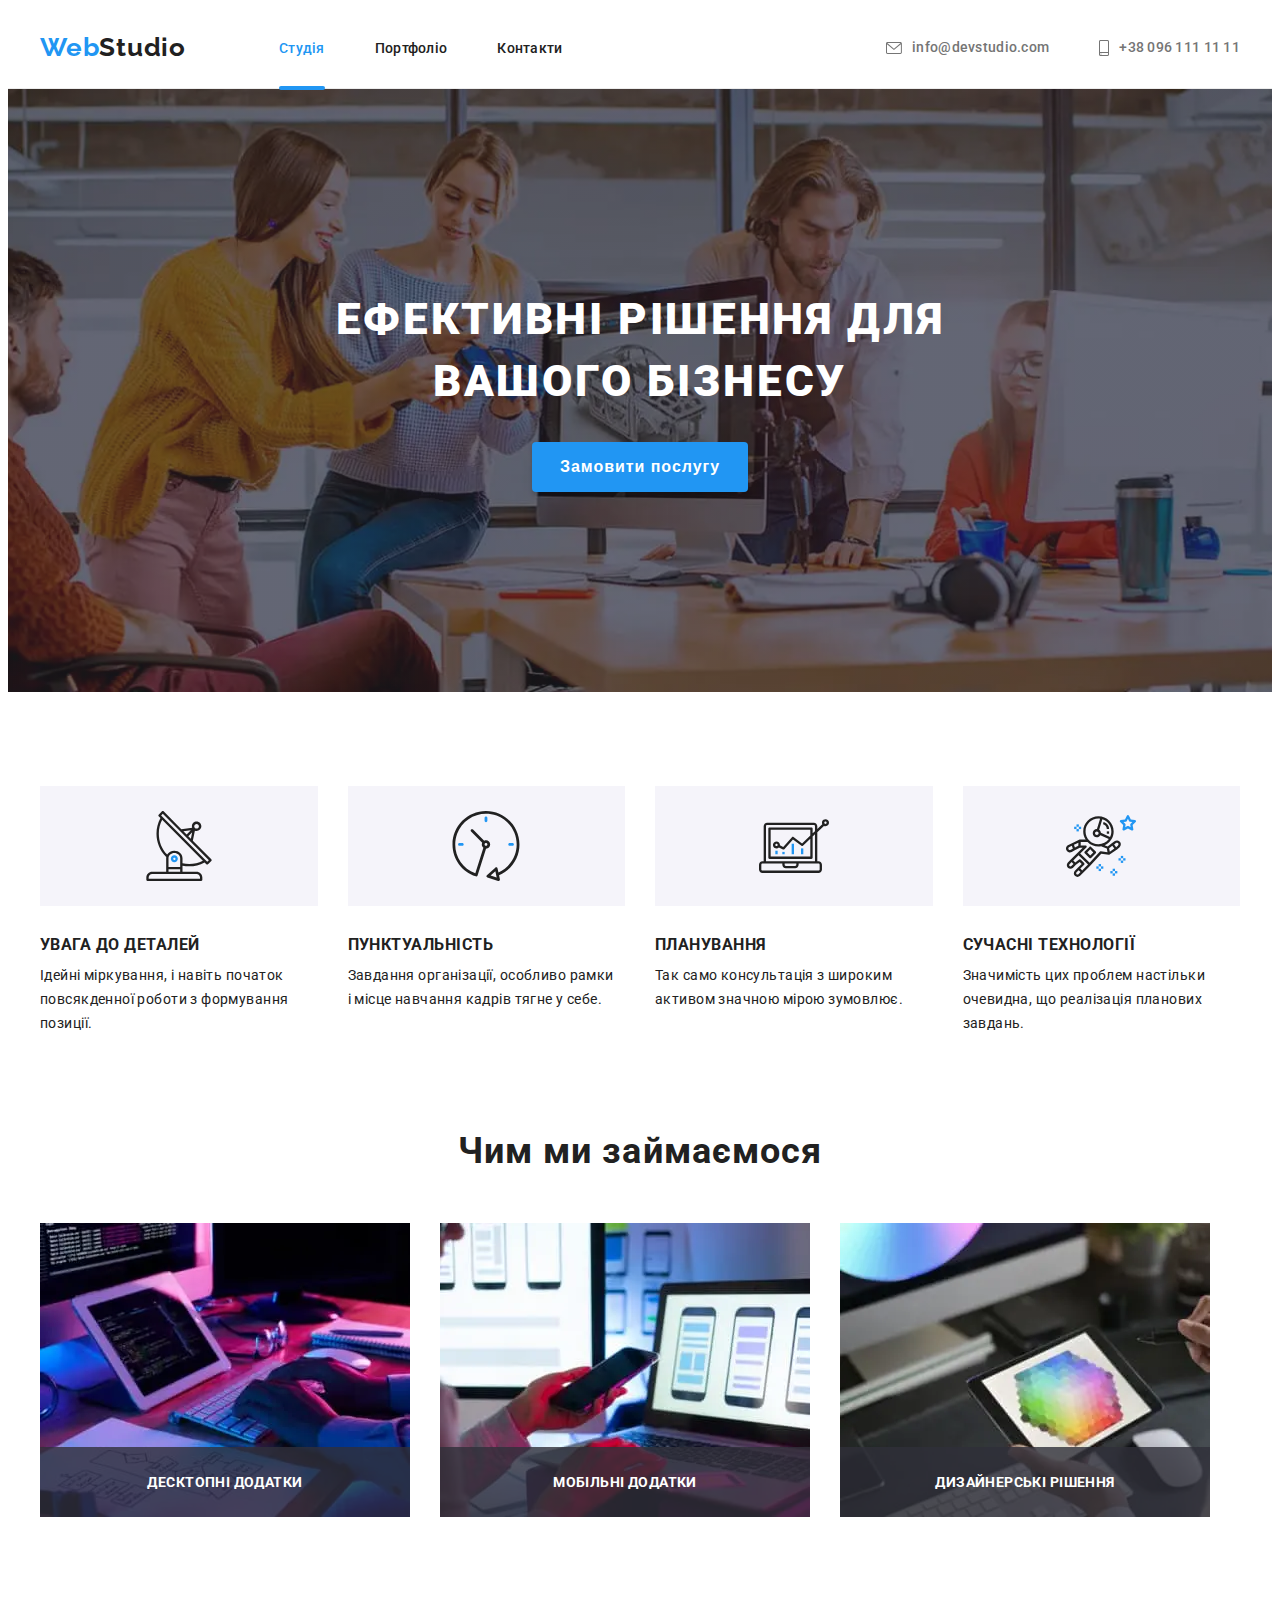
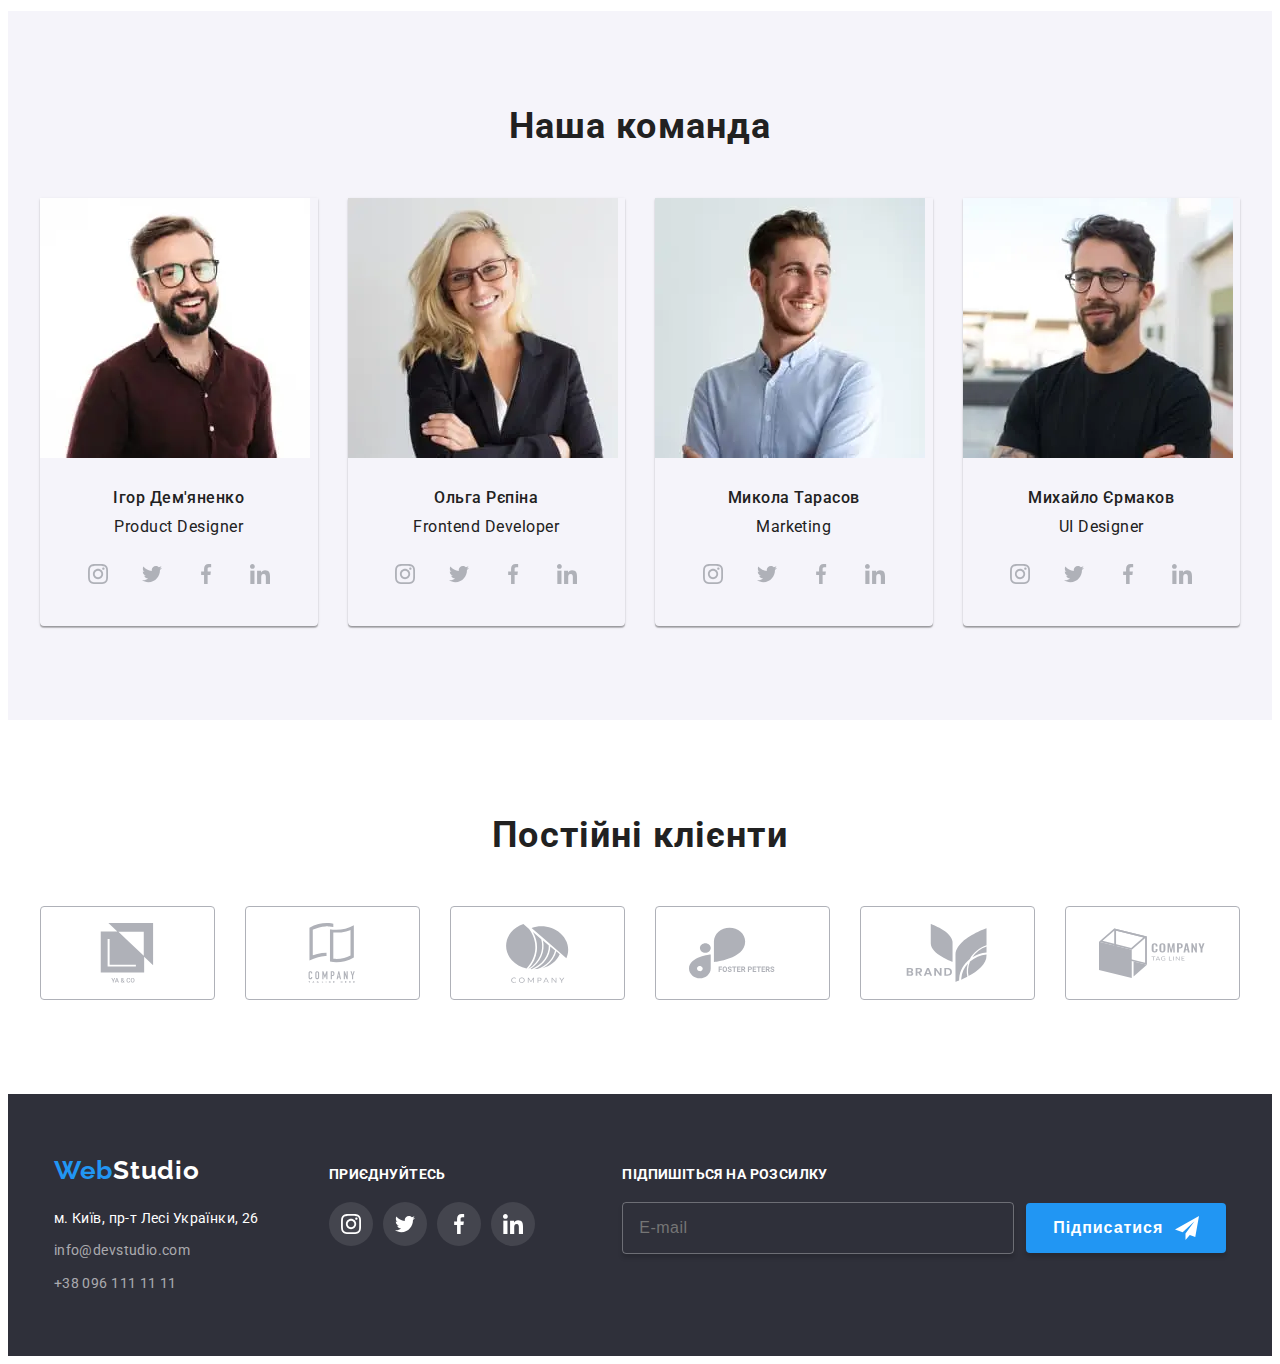
==== commit 0144f933: "final work" ====
--- a/index.html
+++ b/index.html
@@ -1,12 +1,16 @@
 <!DOCTYPE html>
-<html lang="en">
+<html lang="uk">
   <head>
     <meta charset="UTF-8" />
     <meta name="viewport" content="width=device-width, initial-scale=1.0" />
-    <title>WebStudio-SASS</title>
-    <link rel="preconnect" href="https://fonts.googleapis.com">
-    <link rel="preconnect" href="https://fonts.gstatic.com" crossorigin>
-    <link href="https://fonts.googleapis.com/css2?family=Raleway:wght@700&family=Roboto:wght@400;500;700;900&display=swap" rel="stylesheet">
+    <meta http-equiv="X-UA-Compatible" content="ie=edge" />
+    <title>WebStudio</title>
+    <link rel="preconnect" href="https://fonts.googleapis.com" />
+    <link rel="preconnect" href="https://fonts.gstatic.com" crossorigin />
+    <link
+      href="https://fonts.googleapis.com/css2?family=Raleway:wght@700&family=Roboto:wght@400;500;700;900&display=swap"
+      rel="stylesheet"
+    />
     <link
       rel="stylesheet"
       href="https://cdnjs.cloudflare.com/ajax/libs/modern-normalize/2.0.0/modern-normalize.min.css"
@@ -19,326 +23,699 @@
   <body>
     <header class="header">
       <div class="container">
-        <div class="header_flex_container">
-          <a class="header-logo" href="./index.html" ><span>Web</span>Studio</a>
-        <nav class="nav">
-          <ul class="nav__list">
-            <li class="nav__list-item">
-              <a class="nav__list-link" href="./index.html">Cтудія</a>
-            </li>
-            <li class="nav__list-item">
-              <a class="nav__list-link nav__list-link--visual" href="./portfolio.html"> Портфоліо</a>
-            </li>
-            <li class="nav__list-item">
-              <a class="nav__list-link nav__list-link--visual" href="" target="_blank">Контакти</a>
+        <div class="header__wrapper">
+          <a href="./index.html" class="header__logo"
+            ><span class="web">Web</span>Studio</a
+          >
+          <nav class="nav">
+            <ul class="nav__list">
+              <li class="nav__item">
+                <a href="./index.html" class="nav__link active">Студія</a>
+              </li>
+              <li class="nav__item">
+                <a href="./portfolio.html" class="nav__link">Портфоліо</a>
+              </li>
+              <li class="nav__item">
+                <a href="#" class="nav__link">Контакти</a>
+              </li>
+            </ul>
+          </nav>
+          <ul class="contacts">
+            <li class="contacts__item">
+              <a href="mailto:info@devstudio.com" class="contacts__link">
+                <svg width="16" height="12" class="contacts__icon">
+                  <use href="./images/symbol-defs.svg#icon-envelope"></use>
+                </svg>
+                <span>info@devstudio.com</span>
+              </a>
+            </li>
+            <li class="contacts__item">
+              <a href="tel:+38 096 111 11 11" class="contacts__link">
+                <svg width="10" height="16" class="contacts__icon">
+                  <use href="./images/symbol-defs.svg#icon-smartphone"></use>
+                </svg>
+                <span>+38 096 111 11 11</span>
+              </a>
             </li>
           </ul>
-        </nav>
-        <ul class="contact">
-          <li class="contact__list-item"><a class="contact__list-link" href="mailto:info@devstudio.com">
-              <svg width="16" height="12" class="contact__list-icon">
-                <use href="./symbol.svg#icon-letters"></use>
-              </svg>info@devstudio.com</a></li>
-          <li class="contact__list-item"><a class="contact__list-link" href="tel:+380961111111">
-              <svg width="10" height="16" class="contact__list-icon">
-                <use href="./symbol.svg#icon-smartphone">
-                </use>
-              </svg >
-              +38 096 111 11 11</a>
-          </li>
-        </ul>
-        <button class="header__btn">
-          <svg width="24" height="16">
-            <use href="./symbol.svg#menu-header"></use>
-          </svg>
-        </button>
+          <button class="header__btn mob-menu__open">
+            <svg width="24" height="16">
+              <use href="./images/symbol-defs.svg#burger-menu"></use>
+            </svg>
+          </button>
+        </div>
+      </div>
+      <div class="mob-menu is-hidden-mob">
+        <div class="mob-menu__container">
+          <button class="mob-menu__close">
+            <svg width="18" height="18">
+              <use
+                href="./images/symbol-defs.svg#icon-exit"
+                class="modal-close-icon"
+              ></use>
+            </svg>
+          </button>
+
+          <nav class="mob-navigation">
+            <ul class="mob-navigation__list">
+              <li class="mob-navigation__item">
+                <a href="./index.html" class="mob-navigation__link">Студія</a>
+              </li>
+              <li class="mob-navigation__item">
+                <a href="./portfolio.html" class="mob-navigation__link"
+                  >Портфоліо</a
+                >
+              </li>
+              <li class="mob-navigation__item">
+                <a href="" class="mob-navigation__link">Контакти</a>
+              </li>
+            </ul>
+          </nav>
+
+          <div class="mob__bottom">
+            <ul class="mob-contacts">
+              <li class="mob-contacts__item">
+                <a href="tel: +38 096 111 11 11" class="mob-contacts__tel"
+                  >+38 096 111 11 11</a
+                >
+              </li>
+              <li class="mob-contacts__item">
+                <a href="mailto: info@devstudio.com" class="mob-contacts__mail"
+                  >info@devstudio.com</a
+                >
+              </li>
+            </ul>
+            <ul class="mob-social">
+              <li class="mob-social__item">
+                <a href="" class="mob-social__link">Instagram</a>
+              </li>
+              <li class="mob-social__item">
+                <a href="" class="mob-social__link">Twitter</a>
+              </li>
+              <li class="mob-social__item">
+                <a href="" class="mob-social__link">Facebook</a>
+              </li>
+              <li class="mob-social__item">
+                <a href="" class="mob-social__link">LinkedIn</a>
+              </li>
+            </ul>
+          </div>
         </div>
       </div>
     </header>
     <main>
-      <section class="business">
+      <section class="hero">
         <div class="container">
-        <h1 class="business-title">Ефективні рішення для вашого бізнесу</h1>
-        <button class="business-order" data-modal-open>Замовити послугу</button>
-      </div>
+          <h1 class="hero__title">ЕФЕКТИВНІ РІШЕННЯ ДЛЯ ВАШОГО БІЗНЕСУ</h1>
+          <button class="hero__btn" data-modal-open>Замовити послугу</button>
+        </div>
       </section>
-      <section class="features-sections">
+      <section class="features">
         <div class="container">
-          <ul class="features-list">
-            <li class="features-list-item">
-              <div class="features-top">
-                <svg class="features-icon" width="70" height="70">
-                    <use href="./symbol.svg#icon-antenna-1"></use>
-                </svg>
-            </div>
-              <h2 class="features-title">УВАГА ДО ДЕТАЛЕЙ</h2>
-                <p class="features-text">
-                  Ідейні міркування, і навіть початок повсякденної роботи з
-                  формування позиції.
-                </p>
-             </li>
-            <li class="features-list-item">
-              <div class="features-top">
-                <svg class="features-icon" width="70" height="70">
-                    <use href="./symbol.svg#icon-clock-1"></use>
-                </svg>
-            </div>
-                <h2 class="features-title">ПУНКТУАЛЬНІСТЬ</h2>
-                <p class="features-text">
-                  Завдання організації, особливо рамки і місце навчання кадрів
-                  тягне у себе.
-                </p>
-            </li>
-            <li class="features-list-item">
-              <div class="features-top">
-                <svg class="features-icon" width="70" height="70">
-                    <use href="./symbol.svg#icon-diagram-1"></use>
-                </svg>
-            
-                <h2 class="features-title">ПЛАНУВАННЯ</h2>
-                <p class="features-text">
-                  Так само консультація з широким активом значною мірою
-                  зумовлює.
-                </p>
-              </li>
-            <li class="features-list-item">
-              <div class="features-top">
-                <svg class="features-icon" width="70" height="70">
-                    <use href="./symbol.svg#icon-astronaut-1"></use>
-                </svg>
-            </div>
-                <h2 class="features-title" >СУЧАСНІ ТЕХНОЛОГІЇ</h2>
-                <p class="features-text">
-                  Значимість цих проблем настільки очевидна, що реалізація
-                  планових завдань.
-                </p>
+          <ul class="features__list">
+            <li class="features__item">
+              <div class="features__top">
+                <svg class="features__icon" width="70" height="70">
+                  <use href="./images/symbol-defs.svg#icon-antenna-1"></use>
+                </svg>
+              </div>
+              <h3 class="features__title">УВАГА ДО ДЕТАЛЕЙ</h3>
+              <p class="features__desc">
+                Ідейні міркування, і навіть початок повсякденної роботи з
+                формування позиції.
+              </p>
+            </li>
+            <li class="features__item">
+              <div class="features__top">
+                <svg class="features__icon" width="70" height="70">
+                  <use href="./images/symbol-defs.svg#icon-clock-1"></use>
+                </svg>
+              </div>
+              <h3 class="features__title">ПУНКТУАЛЬНІСТЬ</h3>
+              <p class="features__desc">
+                Завдання організації, особливо рамки і місце навчання кадрів
+                тягне у себе.
+              </p>
+            </li>
+            <li class="features__item">
+              <div class="features__top">
+                <svg class="features__icon" width="70" height="70">
+                  <use href="./images/symbol-defs.svg#icon-diagram-1"></use>
+                </svg>
+              </div>
+              <h3 class="features__title">ПЛАНУВАННЯ</h3>
+              <p class="features__desc">
+                Так само консультація з широким активом значною мірою зумовлює.
+              </p>
+            </li>
+            <li class="features__item">
+              <div class="features__top">
+                <svg class="features__icon" width="70" height="70">
+                  <use href="./images/symbol-defs.svg#icon-astronaut-1"></use>
+                </svg>
+              </div>
+              <h3 class="features__title">СУЧАСНІ ТЕХНОЛОГІЇ</h3>
+              <p class="features__desc">
+                Значимість цих проблем настільки очевидна, що реалізація
+                планових завдань.
+              </p>
             </li>
           </ul>
         </div>
       </section>
-      <section class="section-wearedoing">
+      <section class="work">
         <div class="container">
-          <h3 class="wearedoing-title">Чим ми займаємося</h3>
-          <ul class="wearedoing-list">
-            <li class="wearedoing-item">
-              <div class="work-list">
-              <img class="work-list-image" src="./img/png1.png" alt="png" />
-              <p class="wearedoing-item-text">Десктопні додатки</p>
-            </div>
-            </li>
-            <li class="wearedoing-item">
-              <div  class="work-list">
-              <img class="work-list-image" src="./img/png2.png" alt="png" />
-              <p class="wearedoing-item-text">Мобільні додатки</p>
-              </div>
-            </li>
-            <li class="wearedoing-item">
-              <div  class="work-list">
-              <img class="work-list-image" src="./img/png3.png" alt="png" />
-              <p class="wearedoing-item-text">Дизайнерські рішення</p>
-            </div>
+          <h2 class="work__title">Чим ми займаємося</h2>
+          <ul class="work__list">
+            <li class="work__item">
+              <picture class="work__picture">
+                <source
+                  media="(min-width:1200px)"
+                  srcset="
+                    ./images/desc-app@1x.webp 1x,
+                    ./images/desc-app@2x.webp 2x,
+                    ./images/desc-app@3x.webp 3x
+                  "
+                  type="image/webp"
+                />
+                <source
+                  media="(min-width:1200px)"
+                  srcset="
+                    ./images/desc-app@1x.jpg 1x,
+                    ./images/desc-app@2x.jpg 2x,
+                    ./images/desc-app@3x.jpg 3x
+                  "
+                  type="image/jpeg"
+                />
+                <img src="./images/desc-app@1x.jpg" />
+              </picture>
+              <p class="work__text">Десктопні додатки</p>
+            </li>
+            <li class="work__item">
+              <picture class="work__picture">
+                <source
+                  media="(min-width:1200px)"
+                  srcset="
+                    ./images/mob-app@1x.webp 1x,
+                    ./images/mob-app@2x.webp 2x,
+                    ./images/mob-app@3x.webp 3x
+                  "
+                  type="image/webp"
+                />
+                <source
+                  media="(min-width:1200px)"
+                  srcset="
+                    ./images/mob-app@1x.jpg 1x,
+                    ./images/mob-app@2x.jpg 2x,
+                    ./images/mob-app@3x.jpg 3x
+                  "
+                  type="image/jpeg"
+                />
+                <img src="./images/mob-app@1x.jpg" />
+              </picture>
+              <p class="work__text">Мобільні додатки</p>
+            </li>
+            <li class="work__item">
+              <picture class="work__picture">
+                <source
+                  media="(min-width:1200px)"
+                  srcset="
+                    ./images/design@1x.webp 1x,
+                    ./images/design@2x.webp 2x,
+                    ./images/design@3x.webp 3x
+                  "
+                  type="image/webp"
+                />
+                <source
+                  media="(min-width:1200px)"
+                  srcset="
+                    ./images/design@1x.jpg 1x,
+                    ./images/design@2x.jpg 2x,
+                    ./images/design@3x.jpg 3x
+                  "
+                  type="image/jpeg"
+                />
+                <img src="./images/design@1x.jpg" />
+              </picture>
+              <p class="work__text">Дизайнерські рішення</p>
             </li>
           </ul>
         </div>
       </section>
-      <section class="section-team">
+      <section class="team">
         <div class="container">
-          <h4 class="section-team-title">Наша команда</h4>
-          <ul class="team-list">
-            <li class="team-list-item">
-              <img class="team-list-png" src="./img/team1.png" alt="png" />
-              <div>
-                <h5 class="team-list-title">Ігор Дем'яненко</h5>
-                <p class="team-list-text">Product Designer</p>
+          <h2 class="team__title">Наша команда</h2>
+          <ul class="staff">
+            <li class="staff__item">
+              <picture>
+                <source
+                  media="(min-width:1200px)"
+                  srcset="
+                    ./images/igor-desc@1x.webp 1x,
+                    ./images/igor-desc@2x.webp 2x,
+                    ./images/igor-desc@3x.webp 3x
+                  "
+                  type="image/webp"
+                />
+                <source
+                  media="(min-width:1200px)"
+                  srcset="
+                    ./images/igor-desc@1x.jpg 1x,
+                    ./images/igor-desc@2x.jpg 2x,
+                    ./images/igor-desc@3x.jpg 3x
+                  "
+                  type="image/jpeg"
+                />
+                <source
+                  media="(min-width:768px)"
+                  srcset="
+                    ./images/igor-tab@1x.webp 1x,
+                    ./images/igor-tab@2x.webp 2x,
+                    ./images/igor-tab@3x.webp 3x
+                  "
+                  type="image/webp"
+                />
+                <source
+                  media="(min-width:768px)"
+                  srcset="
+                    ./images/igor-tab@1x.jpg 1x,
+                    ./images/igor-tab@2x.jpg 2x,
+                    ./images/igor-tab@3x.jpg 3x
+                  "
+                  type="image/jpeg"
+                />
+                <source
+                  media="(max-width:768px)"
+                  srcset="
+                    ./images/igor-mob@1x.webp 1x,
+                    ./images/igor-mob@2x.webp 2x,
+                    ./images/igor-mob@3x.webp 3x
+                  "
+                  type="image/webp"
+                />
+                <source
+                  media="(max-width:768px)"
+                  srcset="
+                    ./images/igor-mob@1x.jpg 1x,
+                    ./images/igor-mob@2x.jpg 2x,
+                    ./images/igor-mob@3x.jpg 3x
+                  "
+                  type="image/jpeg"
+                />
+                <img src="./images/igor-mob@1x.jpg" />
+              </picture>
+              <div class="staff__text">
+                <h3 class="staff__title">Ігор Дем'яненко</h3>
+                <p class="staff__desc">Product Designer</p>
+                <ul class="social">
+                  <li class="social__item">
+                    <a href="" class="social__link">
+                      <svg width="20" height="20" class="social__icon">
+                        <use
+                          href="./images/symbol-defs.svg#icon-instagram-2"
+                        ></use>
+                      </svg>
+                    </a>
+                  </li>
+                  <li class="social__item">
+                    <a href="" class="social__link">
+                      <svg width="20" height="20" class="social__icon">
+                        <use
+                          href="./images/symbol-defs.svg#icon-twitter-1"
+                        ></use>
+                      </svg>
+                    </a>
+                  </li>
+                  <li class="social__item">
+                    <a href="" class="social__link">
+                      <svg width="20" height="20" class="social__icon">
+                        <use
+                          href="./images/symbol-defs.svg#icon-facebook-1"
+                        ></use>
+                      </svg>
+                    </a>
+                  </li>
+                  <li class="social__item">
+                    <a href="" class="social__link">
+                      <svg width="20" height="20" class="social__icon">
+                        <use
+                          href="./images/symbol-defs.svg#icon-linkedin-1"
+                        ></use>
+                      </svg>
+                    </a>
+                  </li>
+                </ul>
               </div>
-              <ul class="social-list">
-                <li class="social-item">
-                  <a class="social-item-link" href="*">
-                    <svg class="social-item-svg" width="20" height="20">
-                      <use href="./symbol.svg#icon-instagram"></use>
-                    </svg>
-                  </a>
-                </li>
-                <li class="social-item">
-                  <a class="social-item-link" href="*">
-                    <svg class="social-item-svg" width="20" height="20">
-                      <use href="./symbol.svg#icon-twitter"></use>
-                    </svg>
-                  </a>
-                </li>
-                <li class="social-item">
-                  <a class="social-item-link" href="*">
-                    <svg class="social-item-svg" width="20" height="20">
-                      <use href="./symbol.svg#icon-facebook"></use>
-                    </svg>
-                  </a>
-                </li>
-                <li class="social-item">
-                  <a class="social-item-link" href="*">
-                    <svg class="social-item-svg" width="20" height="20">
-                      <use href="./symbol.svg#icon-linkedin"></use>
-                    </svg>
-                  </a>
-                </li>
-              </ul>
-            </li>
-            <li class="team-list-item">
-              <img class="team-list-png" src="./img/team2.png" alt="png" />
-              <div>
-                <h5 class="team-list-title">Ольга Рєпіна</h5>
-                <p class="team-list-text">Frontend Developer</p>
+            </li>
+            <li class="staff__item">
+              <picture>
+                <source
+                  media="(min-width:1200px)"
+                  srcset="
+                    ./images/olga-desc@1x.webp 1x,
+                    ./images/olga-desc@2x.webp 2x,
+                    ./images/olga-desc@3x.webp 3x
+                  "
+                  type="image/webp"
+                />
+                <source
+                  media="(min-width:1200px)"
+                  srcset="
+                    ./images/olga-desc@1x.jpg 1x,
+                    ./images/olga-desc@2x.jpg 2x,
+                    ./images/olga-desc@3x.jpg 3x
+                  "
+                  type="image/jpeg"
+                />
+                <source
+                  media="(min-width:768px)"
+                  srcset="
+                    ./images/olga-tab@1x.webp 1x,
+                    ./images/olga-tab@2x.webp 2x,
+                    ./images/olga-tab@3x.webp 3x
+                  "
+                  type="image/webp"
+                />
+                <source
+                  media="(min-width:768px)"
+                  srcset="
+                    ./images/olga-tab@1x.jpg 1x,
+                    ./images/olga-tab@2x.jpg 2x,
+                    ./images/olga-tab@3x.jpg 3x
+                  "
+                  type="image/jpeg"
+                />
+                <source
+                  media="(max-width:768px)"
+                  srcset="
+                    ./images/olga-mob@1x.webp 1x,
+                    ./images/olga-mob@2x.webp 2x,
+                    ./images/olga-mob@3x.webp 3x
+                  "
+                  type="image/webp"
+                />
+                <source
+                  media="(max-width:768px)"
+                  srcset="
+                    ./images/olga-mob@1x.jpg 1x,
+                    ./images/olga-mob@2x.jpg 2x,
+                    ./images/olga-mob@3x.jpg 3x
+                  "
+                  type="image/jpeg"
+                />
+                <img src="./images/olga-mob@1x.jpg" />
+              </picture>
+              <div class="staff__text">
+                <h3 class="staff__title">Ольга Рєпіна</h3>
+                <p class="staff__desc">Frontend Developer</p>
+                <ul class="social">
+                  <li class="social__item">
+                    <a href="" class="social__link">
+                      <svg width="20" height="20" class="social__icon">
+                        <use
+                          href="./images/symbol-defs.svg#icon-instagram-2"
+                        ></use>
+                      </svg>
+                    </a>
+                  </li>
+                  <li class="social__item">
+                    <a href="" class="social__link">
+                      <svg width="20" height="20" class="social__icon">
+                        <use
+                          href="./images/symbol-defs.svg#icon-twitter-1"
+                        ></use>
+                      </svg>
+                    </a>
+                  </li>
+                  <li class="social__item">
+                    <a href="" class="social__link">
+                      <svg width="20" height="20" class="social__icon">
+                        <use
+                          href="./images/symbol-defs.svg#icon-facebook-1"
+                        ></use>
+                      </svg>
+                    </a>
+                  </li>
+                  <li class="social__item">
+                    <a href="" class="social__link">
+                      <svg width="20" height="20" class="social__icon">
+                        <use
+                          href="./images/symbol-defs.svg#icon-linkedin-1"
+                        ></use>
+                      </svg>
+                    </a>
+                  </li>
+                </ul>
               </div>
-              <ul class="social-list">
-                <li class="social-item">
-                  <a class="social-item-link" href="*">
-                    <svg class="social-item-svg" width="20" height="20">
-                      <use href="./symbol.svg#icon-instagram"></use>
-                    </svg>
-                  </a>
-                </li>
-                <li class="social-item">
-                  <a class="social-item-link" href="*">
-                    <svg class="social-item-svg" width="20" height="20">
-                      <use href="./symbol.svg#icon-twitter"></use>
-                    </svg>
-                  </a>
-                </li>
-                <li class="social-item">
-                  <a class="social-item-link" href="*">
-                    <svg class="social-item-svg" width="20" height="20">
-                      <use href="./symbol.svg#icon-facebook"></use>
-                    </svg>
-                  </a>
-                </li>
-                <li class="social-item">
-                  <a class="social-item-link" href="*">
-                    <svg class="social-item-svg" width="20" height="20">
-                      <use href="./symbol.svg#icon-linkedin"></use>
-                    </svg>
-                  </a>
-                </li>
-              </ul>
-            </li>
-            <li class="team-list-item">
-              <img class="team-list-png" src="./img/team3.png" alt="png" />
-              <div>
-                <h5 class="team-list-title">Микола Тарасов</h5>
-                <p class="team-list-text">Marketing</p>
+            </li>
+            <li class="staff__item">
+              <picture>
+                <source
+                  media="(min-width:1200px)"
+                  srcset="
+                    ./images/mykola-desc@1x.webp 1x,
+                    ./images/mykola-desc@2x.webp 2x,
+                    ./images/mykola-desc@3x.webp 3x
+                  "
+                  type="image/webp"
+                />
+                <source
+                  media="(min-width:1200px)"
+                  srcset="
+                    ./images/mykola-desc@1x.jpg 1x,
+                    ./images/mykola-desc@2x.jpg 2x,
+                    ./images/mykola-desc@3x.jpg 3x
+                  "
+                  type="image/jpeg"
+                />
+                <source
+                  media="(min-width:768px)"
+                  srcset="
+                    ./images/mykola-tab@1x.webp 1x,
+                    ./images/mykola-tab@2x.webp 2x,
+                    ./images/mykola-tab@3x.webp 3x
+                  "
+                  type="image/webp"
+                />
+                <source
+                  media="(min-width:768px)"
+                  srcset="
+                    ./images/mykola-tab@1x.jpg 1x,
+                    ./images/mykola-tab@2x.jpg 2x,
+                    ./images/mykola-tab@3x.jpg 3x
+                  "
+                  type="image/jpeg"
+                />
+                <source
+                  media="(max-width:768px)"
+                  srcset="
+                    ./images/mykola-mob@1x.webp 1x,
+                    ./images/mykola-mob@2x.webp 2x,
+                    ./images/mykola-mob@3x.webp 3x
+                  "
+                  type="image/webp"
+                />
+                <source
+                  media="(max-width:768px)"
+                  srcset="
+                    ./images/mykola-mob@1x.jpg 1x,
+                    ./images/mykola-mob@2x.jpg 2x,
+                    ./images/mykola-mob@3x.jpg 3x
+                  "
+                  type="image/jpeg"
+                />
+                <img src="./images/mykola-mob@1x.jpg" />
+              </picture>
+              <div class="staff__text">
+                <h3 class="staff__title">Микола Тарасов</h3>
+                <p class="staff__desc">Marketing</p>
+                <ul class="social">
+                  <li class="social__item">
+                    <a href="" class="social__link">
+                      <svg width="20" height="20" class="social__icon">
+                        <use
+                          href="./images/symbol-defs.svg#icon-instagram-2"
+                        ></use>
+                      </svg>
+                    </a>
+                  </li>
+                  <li class="social__item">
+                    <a href="" class="social__link">
+                      <svg width="20" height="20" class="social__icon">
+                        <use
+                          href="./images/symbol-defs.svg#icon-twitter-1"
+                        ></use>
+                      </svg>
+                    </a>
+                  </li>
+                  <li class="social__item">
+                    <a href="" class="social__link">
+                      <svg width="20" height="20" class="social__icon">
+                        <use
+                          href="./images/symbol-defs.svg#icon-facebook-1"
+                        ></use>
+                      </svg>
+                    </a>
+                  </li>
+                  <li class="social__item">
+                    <a href="" class="social__link">
+                      <svg width="20" height="20" class="social__icon">
+                        <use
+                          href="./images/symbol-defs.svg#icon-linkedin-1"
+                        ></use>
+                      </svg>
+                    </a>
+                  </li>
+                </ul>
               </div>
-              <ul class="social-list">
-                <li class="social-item">
-                  <a class="social-item-link" href="*">
-                    <svg class="social-item-svg" width="20" height="20">
-                      <use href="./symbol.svg#icon-instagram"></use>
-                    </svg>
-                  </a>
-                </li>
-                <li class="social-item">
-                  <a class="social-item-link" href="*">
-                    <svg class="social-item-svg" width="20" height="20">
-                      <use href="./symbol.svg#icon-twitter"></use>
-                    </svg>
-                  </a>
-                </li>
-                <li class="social-item">
-                  <a class="social-item-link" href="*">
-                    <svg class="social-item-svg" width="20" height="20">
-                      <use href="./symbol.svg#icon-facebook"></use>
-                    </svg>
-                  </a>
-                </li>
-                <li class="social-item">
-                  <a class="social-item-link" href="*">
-                    <svg class="social-item-svg" width="20" height="20">
-                      <use href="./symbol.svg#icon-linkedin"></use>
-                    </svg>
-                  </a>
-                </li>
-              </ul>
-            </li>
-            <li class="team-list-item">
-              <img class="team-list-png" src="./img/team4.png" alt="png" />
-              <div>
-                <h5 class="team-list-title">Михайло Єрмаков</h5>
-                <p class="team-list-text">UI Designer</p>
+            </li>
+            <li class="staff__item">
+              <picture>
+                <source
+                  media="(min-width:1200px)"
+                  srcset="
+                    ./images/mykhailo-desc@1x.webp 1x,
+                    ./images/mykhailo-desc@2x.webp 2x,
+                    ./images/mykhailo-desc@3x.webp 3x
+                  "
+                  type="image/webp"
+                />
+                <source
+                  media="(min-width:1200px)"
+                  srcset="
+                    ./images/mykhailo-desc@1x.jpg 1x,
+                    ./images/mykhailo-desc@2x.jpg 2x,
+                    ./images/mykhailo-desc@3x.jpg 3x
+                  "
+                  type="image/jpeg"
+                />
+                <source
+                  media="(min-width:768px)"
+                  srcset="
+                    ./images/mykhailo-tab@1x.webp 1x,
+                    ./images/mykhailo-tab@2x.webp 2x,
+                    ./images/mykhailo-tab@3x.webp 3x
+                  "
+                  type="image/webp"
+                />
+                <source
+                  media="(min-width:768px)"
+                  srcset="
+                    ./images/mykhailo-tab@1x.jpg 1x,
+                    ./images/mykhailo-tab@2x.jpg 2x,
+                    ./images/mykhailo-tab@3x.jpg 3x
+                  "
+                  type="image/jpeg"
+                />
+                <source
+                  media="(max-width:768px)"
+                  srcset="
+                    ./images/mykhailo-mob@1x.webp 1x,
+                    ./images/mykhailo-mob@2x.webp 2x,
+                    ./images/mykhailo-mob@3x.webp 3x
+                  "
+                  type="image/webp"
+                />
+                <source
+                  media="(max-width:768px)"
+                  srcset="
+                    ./images/mykhailo-mob@1x.jpg 1x,
+                    ./images/mykhailo-mob@2x.jpg 2x,
+                    ./images/mykhailo-mob@3x.jpg 3x
+                  "
+                  type="image/jpeg"
+                />
+                <img src="./images/mykhailo-mob@1x.jpg" />
+              </picture>
+              <div class="staff__text">
+                <h3 class="staff__title">Михайло Єрмаков</h3>
+                <p class="staff__desc">UI Designer</p>
+                <ul class="social">
+                  <li class="social__item">
+                    <a href="" class="social__link">
+                      <svg width="20" height="20" class="social__icon">
+                        <use
+                          href="./images/symbol-defs.svg#icon-instagram-2"
+                        ></use>
+                      </svg>
+                    </a>
+                  </li>
+                  <li class="social__item">
+                    <a href="" class="social__link">
+                      <svg width="20" height="20" class="social__icon">
+                        <use
+                          href="./images/symbol-defs.svg#icon-twitter-1"
+                        ></use>
+                      </svg>
+                    </a>
+                  </li>
+                  <li class="social__item">
+                    <a href="" class="social__link">
+                      <svg width="20" height="20" class="social__icon">
+                        <use
+                          href="./images/symbol-defs.svg#icon-facebook-1"
+                        ></use>
+                      </svg>
+                    </a>
+                  </li>
+                  <li class="social__item">
+                    <a href="" class="social__link">
+                      <svg width="20" height="20" class="social__icon">
+                        <use
+                          href="./images/symbol-defs.svg#icon-linkedin-1"
+                        ></use>
+                      </svg>
+                    </a>
+                  </li>
+                </ul>
               </div>
-              <ul class="social-list">
-                <li class="social-item">
-                  <a class="social-item-link" href="*">
-                    <svg class="social-item-svg" width="20" height="20">
-                      <use href="./symbol.svg#icon-instagram"></use>
-                    </svg>
-                  </a>
-                </li>
-                <li class="social-item">
-                  <a class="social-item-link" href="*">
-                    <svg class="social-item-svg" width="20" height="20">
-                      <use href="./symbol.svg#icon-twitter"></use>
-                    </svg>
-                  </a>
-                </li>
-                <li class="social-item">
-                  <a class="social-item-link" href="*">
-                    <svg class="social-item-svg" width="20" height="20">
-                      <use href="./symbol.svg#icon-facebook"></use>
-                    </svg>
-                  </a>
-                </li>
-                <li class="social-item">
-                  <a class="social-item-link" href="*">
-                    <svg class="social-item-svg" width="20" height="20">
-                      <use href="./symbol.svg#icon-linkedin"></use>
-                    </svg>
-                  </a>
-                </li>
-              </ul>
             </li>
           </ul>
         </div>
       </section>
-      <section class="customers-sections">
+      <section class="clients">
         <div class="container">
-          <h6 class="customers-title">Постійні клієнти</h6>
-          <ul class="client-list">
-            <li class="client-list-item">
-              <a href="" class="client-link">
-                <svg width="106" height="60" class="client-svg">
-                  <use href="./symbol.svg#icon-logo1"></use>
+          <h3 class="clients__title">Постійні клієнти</h3>
+          <ul class="brands">
+            <li class="brands__item">
+              <a href="" class="brands__link">
+                <svg width="106" height="60" class="brands__icon">
+                  <use href="./images/symbol-defs.svg#icon-yaco"></use>
                 </svg>
               </a>
             </li>
-            <li class="client-list-item">
-              <a class="client-link" href="">
-                <svg  class="client-svg"> 
-                  <use href="./symbol.svg#icon-logo2"></use>
+            <li class="brands__item">
+              <a href="" class="brands__link">
+                <svg width="106" height="60" class="brands__icon">
+                  <use href="./images/symbol-defs.svg#icon-tag-line-here"></use>
                 </svg>
               </a>
             </li>
-            <li class="client-list-item">
-              <a class="client-link" href="">
-                <svg  class="client-svg">
-                  <use href="./symbol.svg#icon-logo3"></use>
+            <li class="brands__item">
+              <a href="" class="brands__link">
+                <svg width="106" height="60" class="brands__icon">
+                  <use href="./images/symbol-defs.svg#icon-company"></use>
                 </svg>
               </a>
             </li>
-            <li cclass="client-list-item">
-              <a class="client-link" href="">
-                <svg class="client-svg">
-                  <use href="./symbol.svg#icon-logo4"></use>
+            <li class="brands__item">
+              <a href="" class="brands__link">
+                <svg width="106" height="60" class="brands__icon">
+                  <use href="./images/symbol-defs.svg#icon-foster-peters"></use>
                 </svg>
               </a>
-            </li class="client-list-item">
-            <li>
-              <a class="client-link" href="">
-                <svg class="client-svg">
-                  <use href="./symbol.svg#icon-logo5"></use>
+            </li>
+            <li class="brands__item">
+              <a href="" class="brands__link">
+                <svg width="106" height="60" class="brands__icon">
+                  <use href="./images/symbol-defs.svg#icon-company-brand"></use>
                 </svg>
               </a>
             </li>
-            <li cclass="client-list-item">
-              <a class="client-link" href="">
-                <svg class="client-svg">
-                  <use href="./symbol.svg#icon-logo6"></use>
+            <li class="brands__item">
+              <a href="" class="brands__link">
+                <svg width="106" height="60" class="brands__icon">
+                  <use href="./images/symbol-defs.svg#icon-tag-line"></use>
                 </svg>
               </a>
             </li>
@@ -348,111 +725,191 @@
     </main>
     <footer class="footer">
       <div class="container">
-        <div class="flex-container">
-        <div>
-        <a href="*" class="footer-logo"><span>Web</span>Studio</a>
-        <address class="footer-address">
-          <p class="footer-address-text">м. Київ, пр-т Лесі Українки, 26</p>
-          <a class="footer-address-mailto" href="mailto:info@devstudio.com">info@devstudio.com</a>
-          <a class="footer-address-tel" href="tel:+38 096 111 11 11">+38 096 111 11 11</a>
-        </address>
-      </div>
-        <div>
-          <p class="footer-social-title">приєднуйтесь</p>
-          <ul class="footer-social-list">
-            <li class="footer-social-item">
-              <a class="footer-social-link" href="">
-                <svg class="footer-social-link-svg" width="20" height="20">
-                  <use href="./symbol.svg#icon-instagram"></use>
-                </svg>
-              </a>
-            </li>
-            <li>
-              <a class="footer-social-link" href="">
-                <svg class="footer-social-link-svg" width="20" height="20">
-                  <use href="./symbol.svg#icon-twitter"></use>
-                </svg>
-              </a>
-            </li>
-            <li>
-              <a class="footer-social-link" href="">
-                <svg class="footer-social-link-svg" width="20" height="20">
-                  <use href="./symbol.svg#icon-facebook"></use>
-                </svg>
-              </a>
-            </li>
-            <li>
-              <a class="footer-social-link" href="">
-                <svg class="footer-social-link-svg" width="20" height="20">
-                  <use href="./symbol.svg#icon-linkedin"></use>
-                </svg>
-              </a>
-            </li>
-          </ul>
-        </div>
-        <div class="subscribe">
-          <p class="subscribe-text">Підпишіться на розсилку</p>
-          <form class="footer-form">
-            <input type="email" class="footer-form-input" placeholder="E-mail">
-            <button type="submit" class="footer-form-btn">Підписатися
-              <svg width="24" height="24" class="footer-form-btn-svg">
-                <use href="./symbol.svg#icon-send"></use>
-              </svg>
-            </button>
-          </form>
+        <div class="footer-wrap">
+          <div class="help">
+            <div class="foooter-info">
+              <a href="" class="footer-logo"
+                ><span class="footer-logo-web">Web</span>Studio</a
+              >
+              <address class="adress">
+                <ul class="adress-list">
+                  <li class="adress-list-item">
+                    <p class="adress-list-desc">
+                      м. Київ, пр-т Лесі Українки, 26
+                    </p>
+                  </li>
+                  <li class="adress-list-item">
+                    <a href="mailto:info@devstudio.com" class="adress-list-link"
+                      >info@devstudio.com</a
+                    >
+                  </li>
+                  <li class="adress-list-item">
+                    <a href="tel:+38 096 111 11 11" class="adress-list-link"
+                      >+38 096 111 11 11</a
+                    >
+                  </li>
+                </ul>
+              </address>
+            </div>
+            <div class="footer-media">
+              <p class="media-text">Приєднуйтесь</p>
+              <ul class="media-list">
+                <li class="media-list-item">
+                  <a href="" class="media-list-link">
+                    <svg width="20" height="20">
+                      <use
+                        class="media-list-icon"
+                        href="./images/symbol-defs.svg#icon-instagram-2"
+                      ></use>
+                    </svg>
+                  </a>
+                </li>
+                <li class="media-list-item">
+                  <a href="" class="media-list-link">
+                    <svg width="20" height="20">
+                      <use
+                        class="media-list-icon"
+                        href="./images/symbol-defs.svg#icon-twitter-1"
+                      ></use>
+                    </svg>
+                  </a>
+                </li>
+                <li class="media-list-item">
+                  <a href="" class="media-list-link">
+                    <svg width="20" height="20">
+                      <use
+                        class="media-list-icon"
+                        href="./images/symbol-defs.svg#icon-facebook-1"
+                      ></use>
+                    </svg>
+                  </a>
+                </li>
+                <li class="media-list-item">
+                  <a href="" class="media-list-link">
+                    <svg width="20" height="20">
+                      <use
+                        class="media-list-icon"
+                        href="./images/symbol-defs.svg#icon-linkedin-1"
+                      ></use>
+                    </svg>
+                  </a>
+                </li>
+              </ul>
+            </div>
+          </div>
+          <div class="footer-mailing">
+            <p class="footer-mailing-text">Підпишіться на розсилку</p>
+            <form class="footer-form">
+              <input
+                type="email"
+                required
+                class="footer-form-input"
+                placeholder="E-mail"
+              />
+              <button type="submit" class="footer-form-btn">
+                Підписатися
+                <svg width="24" height="24">
+                  <use href="./images/symbol-defs.svg#icon-telegram"></use>
+                </svg>
+              </button>
+            </form>
+          </div>
         </div>
       </div>
-      </div>
     </footer>
-    <div class="backdrop is-hidden" data-modal>
-      <div class="modal">
+    <div class="backdrop is-hidden" data-backdrop>
+      <div class="modal" data-modal>
         <p class="modal-title">Залиште свої дані, ми вам передзвонимо</p>
-        <button class="modal-btn-close" data-modal-close>
-          <svg width="11" height="11" class="btn-close-svg">
-            <use href="./symbol.svg#icon-close-black"></use>
+        <button data-modal-close class="modal-close">
+          <svg width="11" height="11">
+            <use
+              href="./images/symbol-defs.svg#icon-exit"
+              class="modal-close-icon"
+            ></use>
           </svg>
         </button>
         <form class="modal-form">
           <label for="">
             Ім'я
-            <span class="modal-form-spn">
-            <input type="text" class="input-name" name="user-name" required minlength="3" maxlength="10">
-            <svg width="12" height="12" class="modal-svg">
-              <use href="./symbol.svg#person-modal" class="modal-span-icon"></use>
-            </svg>
-          </span>
+            <span class="modal-span">
+              <input
+                type="text"
+                class="input-name"
+                name="user-name"
+                required
+                minlength="3"
+                maxlength="10"
+              />
+              <svg width="15" height="12" class="modal-span-svg">
+                <use
+                  href="./images/symbol-defs.svg#icon-person"
+                  class="modal-span-icon"
+                ></use>
+              </svg>
+            </span>
           </label>
           <label for="">
             Телефон
-            <span class="modal-form-spn">
-            <input type="tel" class="input-tel" name="user-tel" pattern="^380\d{9}$" maxlength="12" title="Номер повинен починатися на 380 і повинен мати 12 цифр" required>
-            <svg width="13" height="13" class="modal-svg">
-              <use  href="./symbol.svg#phone-modal" class="modal-span-icon"></use>
-            </svg>
-          </span>
+            <span class="modal-span">
+              <input
+                type="tel"
+                class="input-tel"
+                name="user-tel"
+                pattern="^380\d{9}$"
+                title="Номер повинен починатися на 380 і повинен мати 12 цифр"
+                maxlength="12"
+                required
+              />
+              <svg width="15" height="12" class="modal-span-svg">
+                <use
+                  href="./images/symbol-defs.svg#icon-phone"
+                  class="modal-span-icon"
+                ></use>
+              </svg>
+            </span>
           </label>
           <label for="">
             Пошта
-            <span class="modal-form-spn">
-            <input class="input-email" type="email" name="user-email" required>
-            <svg width="15" height="12" class="modal-svg">
-              <use href="./symbol.svg#email-modal" class="modal-span-icon"></use>
-            </svg>
-          </span>
+            <span class="modal-span">
+              <input
+                type="email"
+                class="input-email"
+                name="user-email"
+                required
+              />
+              <svg width="15" height="12" class="modal-span-svg">
+                <use
+                  href="./images/symbol-defs.svg#icon-email"
+                  class="modal-span-icon"
+                ></use>
+              </svg>
+            </span>
           </label>
-          
           <label for="">
             Коментар
-            <textarea class="modal-massage" name="user-message" placeholder="Введіть текст"></textarea>
-            <div class="modal-privacy">
-            <input type="checkbox" name="user-privacy" class="privacy-input" required>
-              <span class="privacy-span">Погоджуюся з розсилкою та приймаю <a class="privacy-link" href="">Умови договору</a></span>
+            <textarea
+              name="user-message"
+              class="modal-textarea"
+              placeholder="Введіть текст"
+            ></textarea>
           </label>
-        </div>
-          <button type="submit" class="modal-form-btn">Відправити</button>
+          <div class="privacy">
+            <input
+              type="checkbox"
+              name="user-privacy"
+              class="privacy-input"
+              required
+            />
+            <span class="privacy-span"
+              >Погоджуюся з розсилкою та приймаю
+              <a href="" class="privacy-link">Умови договору</a></span
+            >
+          </div>
+          <button type="submit" class="modal-submit">Send Data</button>
         </form>
       </div>
     </div>
-    <script src="./script.js"></script>
- </body>
+    <script src="./js/modal.js"></script>
+    <script src="./js/mob-menu.js"></script>
+  </body>
 </html>
--- a/css/main.min.css
+++ b/css/main.min.css
@@ -1 +1 @@
-ul{margin:0;list-style:none;padding:0}h1,h2,h3,h4,h5,h6,p{margin:0}a{text-decoration:none;color:inherit}button{border:none;cursor:pointer;font-family:inherit}address{font-style:normal}img{display:block;height:auto;max-width:100%}@media screen and (min-width: 480px){.container{width:480px}}@media screen and (min-width: 768px){.container{width:768px}}@media screen and (min-width: 1200px){.container{width:1200px}}.container{padding-left:15px;padding-right:15px;margin:0 auto}@media screen and (min-width: 480px){.container{width:480px}}@media screen and (min-width: 768px){.container{width:768px}}@media screen and (min-width: 1200px){.container{width:1200px}}.footer-form-btn{width:200px;height:50px;border-radius:4px;background:#2196f3;-webkit-box-shadow:0px 4px 4px 0px rgba(0,0,0,.15);box-shadow:0px 4px 4px 0px rgba(0,0,0,.15);border:none;color:#fff;text-align:center;font-family:Roboto;font-size:16px;font-style:normal;font-weight:700;line-height:30px;letter-spacing:.96px;margin-left:12px}.footer-form-btn-svg{position:relative;left:10px;top:6.5px}.modal{position:absolute;top:50%;left:50%;padding:40px;background-color:#fff;-webkit-transform:translate(-50%, -50%) scale(1) scaleY(1) rotate(0);transform:translate(-50%, -50%) scale(1) scaleY(1) rotate(0);-webkit-transition:-webkit-transform 300ms linear;transition:-webkit-transform 300ms linear;transition:transform 300ms linear;transition:transform 300ms linear, -webkit-transform 300ms linear;max-width:528px}.modal-title{color:#212121;text-align:center;font-family:Roboto;font-size:20px;font-style:normal;font-weight:700;line-height:normal;letter-spacing:.6px;margin-bottom:12px}.modal-massage{resize:none;border:none;width:100%;height:120px;padding:12px 16px 12px 16px;margin-top:4px;border-radius:4px;border:1px solid rgba(33,33,33,.2);margin-bottom:20px}.modal-massage::-webkit-input-placeholder{color:rgba(117,117,117,.5);font-family:Roboto;font-size:12px;font-style:normal;font-weight:400;line-height:normal;letter-spacing:.12px}.modal-massage::-moz-placeholder{color:rgba(117,117,117,.5);font-family:Roboto;font-size:12px;font-style:normal;font-weight:400;line-height:normal;letter-spacing:.12px}.modal-massage:-ms-input-placeholder{color:rgba(117,117,117,.5);font-family:Roboto;font-size:12px;font-style:normal;font-weight:400;line-height:normal;letter-spacing:.12px}.modal-massage::-ms-input-placeholder{color:rgba(117,117,117,.5);font-family:Roboto;font-size:12px;font-style:normal;font-weight:400;line-height:normal;letter-spacing:.12px}.modal-massage::placeholder{color:rgba(117,117,117,.5);font-family:Roboto;font-size:12px;font-style:normal;font-weight:400;line-height:normal;letter-spacing:.12px}.modal-form{color:#757575;font-family:Roboto;font-size:12px;font-style:normal;font-weight:400;line-height:normal;letter-spacing:.12px}.modal-form:focus-within{outline:1px solid #2196f3}.modal-form-btn{width:200px;height:50px;border-radius:4px;background:#188ce8;-webkit-box-shadow:0px 4px 4px 0px rgba(0,0,0,.15);box-shadow:0px 4px 4px 0px rgba(0,0,0,.15);color:#fff;text-align:center;font-family:Roboto;font-size:16px;font-style:normal;font-weight:700;line-height:30px;letter-spacing:.96px;margin-left:124px;margin-top:20px}.modal-form-spn{position:relative;color:#212121}.modal-form-spn:focus-within{color:#2196f3}.modal-svg{color:currentColor;position:absolute;top:10px;left:15px}.modal-privacy{display:-webkit-box;display:-ms-flexbox;display:flex;gap:7px;-webkit-box-pack:center;-ms-flex-pack:center;justify-content:center;-webkit-box-align:center;-ms-flex-align:center;align-items:center}.modal-btn-close{height:30px;width:30px;position:absolute;top:8px;right:8px;border-radius:50%;border:1px solid rgba(0,0,0,.1);background:none;display:-webkit-box;display:-ms-flexbox;display:flex;-webkit-box-align:center;-ms-flex-align:center;align-items:center;-webkit-box-pack:center;-ms-flex-pack:center;justify-content:center}.modal-btn-close:hover .btn-close-svg:hover{color:#2196f3}.modal-btn-close-svg{fill:currentColor}.modal-span-icon{fill:currentColor}label{display:block;margin-bottom:10px}.input-name,.input-tel,.input-email{background-color:rgba(0,0,0,0);width:100%;height:40px;border:none;padding-left:35px;border-radius:4px;border:1px solid rgba(33,33,33,.2);margin-top:4px}.input-name:focus-within,.input-name:focus-within,.input-name:focus-within,.input-tel:focus-within,.input-tel:focus-within,.input-tel:focus-within,.input-email:focus-within,.input-email:focus-within,.input-email:focus-within{outline:1px solid #2196f3}.privacy-span{color:#757575;font-family:Roboto;font-size:14px;font-style:normal;font-weight:400;line-height:24px;letter-spacing:.42px}.privacy-span-link{color:#2196f3;font-family:Roboto;font-size:14px;font-style:normal;font-weight:400;line-height:24px;letter-spacing:.42px;text-decoration-line:underline}.backdrop.is-hidden .modal{-webkit-transform:translate(-50%, -50%) scale(0);transform:translate(-50%, -50%) scale(0)}header{font-weight:500;font-size:14px;line-height:1.143;letter-spacing:.02em;position:sticky;top:0;background:#fff;z-index:1}.header_flex_container{display:-webkit-box;display:-ms-flexbox;display:flex;-webkit-box-align:center;-ms-flex-align:center;align-items:center;height:80px}@media screen and (min-width: 768px){.header_flex_container{gap:87px}}@media screen and (min-width: 1200px){.header_flex_container{gap:93px}}.header__btn{display:block;margin:0 auto}@media screen and (min-width: 768px){.header__btn{display:none}}.nav{display:none}@media screen and (min-width: 768px){.nav{display:block}}.nav__list{display:-webkit-box;display:-ms-flexbox;display:flex;gap:50px}.header-logo{color:inherit;font-family:"Raleway";font-size:26px;font-weight:700;line-height:1.2;letter-spacing:.03em;text-align:left}span{color:#2196f3;font-family:Raleway;font-size:26px;font-style:normal;font-weight:700;line-height:normal;letter-spacing:.78px}.nav__list-link{position:relative;-webkit-transition:color 250ms cubic-bezier(0.4, 0, 0.2, 1);transition:color 250ms cubic-bezier(0.4, 0, 0.2, 1);display:block;padding:32px 0;text-decoration:none;color:#2196f3;overflow:hidden}.nav__list-link::after{position:absolute;bottom:0;-webkit-transition:-webkit-transform 250ms cubic-bezier(0.4, 0, 0.2, 1);transition:-webkit-transform 250ms cubic-bezier(0.4, 0, 0.2, 1);transition:transform 250ms cubic-bezier(0.4, 0, 0.2, 1);transition:transform 250ms cubic-bezier(0.4, 0, 0.2, 1), -webkit-transform 250ms cubic-bezier(0.4, 0, 0.2, 1);display:block;content:"";width:100%;height:4px;border-radius:2px;background-color:#2196f3}.nav__list-link:hover,.nav__list-link:focus{color:#2196f3}.nav__list-link--visual{color:#212121}.nav__list-link--visual::after{-webkit-transform:translateY(100%);transform:translateY(100%)}.nav__list-link--visual:hover:after,.nav__list-link--visual:focus:after{-webkit-transform:translateY(0%);transform:translateY(0%)}.contact{display:-webkit-box;display:-ms-flexbox;display:flex;-webkit-box-align:center;-ms-flex-align:center;align-items:center;-webkit-box-pack:center;-ms-flex-pack:center;justify-content:center;margin-left:auto}.contact{display:-webkit-box;display:-ms-flexbox;display:flex;-webkit-box-align:start;-ms-flex-align:start;align-items:start;display:none}@media screen and (min-width: 768px){.contact{display:-webkit-box;display:-ms-flexbox;display:flex;-webkit-box-orient:vertical;-webkit-box-direction:normal;-ms-flex-direction:column;flex-direction:column;gap:10px;margin-left:auto}}@media screen and (min-width: 1200px){.contact{-webkit-box-orient:horizontal;-webkit-box-direction:normal;-ms-flex-direction:row;flex-direction:row;gap:50px}}.contact__list-link{display:-webkit-box;display:-ms-flexbox;display:flex;-webkit-box-align:center;-ms-flex-align:center;align-items:center;-webkit-transition:color 250ms cubic-bezier(0.4, 0, 0.2, 1),fill 250ms cubic-bezier(0.4, 0, 0.2, 1);transition:color 250ms cubic-bezier(0.4, 0, 0.2, 1),fill 250ms cubic-bezier(0.4, 0, 0.2, 1);text-decoration:none;color:#757577}.contact__list-link:hover,.contact__list-link:focus{color:#2196f3;fill:#2196f3}@media screen and (min-width: 768px){.contact__list-link{font-size:12px}}@media screen and (min-width: 1200px){.contact__list-link{font-size:14px}}.contact__list-icon{margin-right:10px;margin-left:0}.business{padding:118px 0;background-image:-webkit-gradient(linear, left top, right top, from(rgba(47, 48, 58, 0.4)), to(rgba(47, 48, 58, 0.4))),url(../img/backgroundImg.png);background-image:linear-gradient(to right, rgba(47, 48, 58, 0.4), rgba(47, 48, 58, 0.4)),url(../img/backgroundImg.png);background-color:#2f303a;background-repeat:no-repeat;background-position:center}@media screen and (min-width: 1200px){.business{padding:200px 0}}.business-title{color:#fff;font-weight:900;line-height:1.4;letter-spacing:.06em;text-align:center;font-size:26px;max-width:360px;margin:0 auto;margin-bottom:30px}@media screen and (min-width: 1200px){.business-title{font-size:44px;max-width:696px}}.business-order{display:block;width:216px;height:50px;font-size:16px;font-weight:700;line-height:1.9;letter-spacing:.06em;text-align:center;border-radius:4px;color:#fff;background-color:#2196f3;margin:0 auto}.features-sections{padding:60px 0}@media screen and (min-width: 1200px){.features-sections{padding:94px 0}}.features-list{display:-webkit-box;display:-ms-flexbox;display:flex;-webkit-box-orient:vertical;-webkit-box-direction:normal;-ms-flex-direction:column;flex-direction:column;gap:30px}@media screen and (min-width: 768px){.features-list{-webkit-box-orient:horizontal;-webkit-box-direction:normal;-ms-flex-direction:row;flex-direction:row;-ms-flex-wrap:wrap;flex-wrap:wrap}}.features-title{margin-top:30px;font-weight:700;line-height:1.1;letter-spacing:.03em;text-align:left;margin-bottom:10px;text-align:center}@media screen and (min-width: 768px){.features-title{text-align:start}}.features-text{font-weight:400;line-height:1.7;letter-spacing:.03em;text-align:center;max-width:450px}@media screen and (min-width: 768px){.features-text{max-width:354px;text-align:left}}@media screen and (min-width: 1200px){.features-text{max-width:270px}}.features-img{width:270px;height:120px;border-radius:4px;background:#f5f4fa;margin-bottom:30px}.features-list-item:first-child::before{background-image:url(../img/antenna.png);display:block;content:"";width:270px;height:120px}.features-list-item:nth-child(2)::before{background-image:url(../img/clock.png);display:block;content:"";width:270px;height:120px}.features-list-item:nth-child(3)::before{background-image:url(../img/diagram.png);display:block;content:"";width:270px;height:120px}.features-list-item:last-child::before{background-image:url(../img/astronaut.png);display:block;content:"";width:270px;height:120px}.wearedoing-title{color:#212121;text-align:center;font-family:Roboto;font-size:36px;font-style:normal;font-weight:700;line-height:normal;letter-spacing:1.08px;margin-bottom:50px}.wearedoing-list{display:-webkit-box;display:-ms-flexbox;display:flex;-webkit-column-gap:30px;-moz-column-gap:30px;column-gap:30px;margin-bottom:94px}.work-list{position:relative}.wearedoing-item-text{color:#fff;text-align:center;font-family:Roboto;font-size:14px;font-style:normal;font-weight:700;line-height:normal;letter-spacing:.42px;text-transform:uppercase;position:absolute;bottom:0;left:0;background:rgba(47,48,58,.8);display:-webkit-box;display:-ms-flexbox;display:flex;-webkit-box-pack:center;-ms-flex-pack:center;justify-content:center;width:100%;height:70px;-webkit-box-align:center;-ms-flex-align:center;align-items:center}.section-team{background:#f5f4fa;padding-top:94px;padding-bottom:94px}.section-team-title{color:#212121;text-align:center;font-family:Roboto;font-size:36px;font-style:normal;font-weight:700;line-height:normal;letter-spacing:1.08px;margin-bottom:50px}.team-list{display:-webkit-box;display:-ms-flexbox;display:flex;-webkit-column-gap:30px;-moz-column-gap:30px;column-gap:30px}.team-list-item{width:270px;height:428px;border-radius:0px 0px 4px 4px;background:#fff;-webkit-box-shadow:0px 2px 1px 0px rgba(0,0,0,.2),0px 1px 1px 0px rgba(0,0,0,.14),0px 1px 3px 0px rgba(0,0,0,.12);box-shadow:0px 2px 1px 0px rgba(0,0,0,.2),0px 1px 1px 0px rgba(0,0,0,.14),0px 1px 3px 0px rgba(0,0,0,.12)}.team-list-title{color:#212121;text-align:center;font-family:Roboto;font-size:16px;font-style:normal;font-weight:500;line-height:normal;letter-spacing:.48px;margin-top:30px}.team-list-text{color:#757575;text-align:center;font-family:Roboto;font-size:16px;font-style:normal;font-weight:400;line-height:normal;letter-spacing:.48px;margin-top:10px}.social-list{display:-webkit-box;display:-ms-flexbox;display:flex;gap:20px;margin-top:16px;margin-left:16px}.social-item-link{width:44px;height:44px;display:-webkit-box;display:-ms-flexbox;display:flex;-webkit-box-align:center;-ms-flex-align:center;align-items:center;-webkit-box-pack:center;-ms-flex-pack:center;justify-content:center;border-radius:50%;color:#757575}.social-item-link:hover{color:#fff;background-color:#2196f3}.social-item-svg{fill:currentColor}.customers-sections{padding-top:94px;padding-bottom:94px}.customers-title{color:#212121;text-align:center;font-family:Roboto;font-size:36px;font-style:normal;font-weight:700;line-height:normal;letter-spacing:1.08px;margin-bottom:50px}.client-list{display:-webkit-box;display:-ms-flexbox;display:flex;gap:30px}.client-list-item{-ms-flex-preferred-size:calc((100% - 150px)/6);flex-basis:calc((100% - 150px)/6)}.client-link{width:170px;height:92px;border-radius:4px;border:1px solid #afb1b8;display:-webkit-box;display:-ms-flexbox;display:flex}.client-link:hover .client-svg{color:#2196f3}.client-link:hover{border:1px solid #2196f3}.client-svg{width:106px;height:60px;margin-top:16px;margin-left:32px;fill:currentColor;color:#757575}.footer{padding-top:72px;background:#2f303a;padding-bottom:60px}.footer-logo{color:#fff;font-family:Raleway;font-size:26px;font-style:normal;font-weight:700;line-height:normal;letter-spacing:.78px}.footer-address{margin-top:10px;display:-webkit-box;display:-ms-flexbox;display:flex;-webkit-box-orient:vertical;-webkit-box-direction:normal;-ms-flex-direction:column;flex-direction:column}.flex-container{display:-webkit-box;display:-ms-flexbox;display:flex;-webkit-column-gap:70px;-moz-column-gap:70px;column-gap:70px}.footer-address-text{color:#fff;font-family:Roboto;font-size:14px;font-style:normal;font-weight:400;line-height:24px;letter-spacing:.42px;margin-bottom:9px}.footer-address-mailto{color:rgba(255,255,255,.6);font-family:Roboto;font-size:14px;font-style:normal;font-weight:400;line-height:24px;letter-spacing:.42px;margin-bottom:9px}.footer-address-tel{color:rgba(255,255,255,.6);font-family:Roboto;font-size:14px;font-style:normal;font-weight:400;line-height:24px;letter-spacing:.42px}.footer-social-title{color:#fff;font-family:Roboto;font-size:14px;font-style:normal;font-weight:700;line-height:normal;letter-spacing:.42px;text-transform:uppercase;margin-top:12px}.footer-social-list{display:-webkit-box;display:-ms-flexbox;display:flex;margin-top:20px;gap:10px}.footer-social-link{display:-webkit-box;display:-ms-flexbox;display:flex;width:44px;height:44px;background-color:rgba(255,255,255,.1);border-radius:50%}.footer-social-link:hover{background-color:#2196f3}.footer-social-link-svg{margin-top:12px;margin-left:12px;fill:currentColor;color:#fff}.subscribe{margin-left:23px}.subscribe-text{color:#fff;font-family:Roboto;font-size:14px;font-style:normal;font-weight:700;line-height:normal;letter-spacing:.42px;text-transform:uppercase;margin-bottom:20px;margin-top:12px}.footer-form-input{width:358px;height:50px;border-radius:4px;border:1px solid rgba(255,255,255,.3);background:rgba(33,150,243,0);-webkit-box-shadow:0px 4px 4px 0px rgba(0,0,0,.15);box-shadow:0px 4px 4px 0px rgba(0,0,0,.15);text-indent:16px}.footer-form-input::-webkit-input-placeholder{color:rgba(255,255,255,.6);font-family:Roboto;font-size:16px;font-style:normal;font-weight:400;line-height:20px;letter-spacing:.48px}.footer-form-input::-moz-placeholder{color:rgba(255,255,255,.6);font-family:Roboto;font-size:16px;font-style:normal;font-weight:400;line-height:20px;letter-spacing:.48px}.footer-form-input:-ms-input-placeholder{color:rgba(255,255,255,.6);font-family:Roboto;font-size:16px;font-style:normal;font-weight:400;line-height:20px;letter-spacing:.48px}.footer-form-input::-ms-input-placeholder{color:rgba(255,255,255,.6);font-family:Roboto;font-size:16px;font-style:normal;font-weight:400;line-height:20px;letter-spacing:.48px}.footer-form-input::placeholder{color:rgba(255,255,255,.6);font-family:Roboto;font-size:16px;font-style:normal;font-weight:400;line-height:20px;letter-spacing:.48px}.portfolio{margin-top:94px;margin-bottom:94px}.portfolio-button-list{display:-webkit-box;display:-ms-flexbox;display:flex;gap:8px;margin-left:322px}.portfolio-button-list-item{border-radius:4px;background:#f5f4fa;color:#212121;text-align:center;font-family:Roboto;font-size:16px;font-style:normal;font-weight:500;line-height:26px;letter-spacing:.48px;padding-left:22px;padding-right:22px;padding-top:6px;padding-bottom:6px;-webkit-transition:.2s;transition:.2s}.portfolio-button-list-item:hover{border-radius:4px;background:#2196f3;color:#fff;text-align:center;font-family:Roboto;font-size:16px;font-style:normal;font-weight:500;line-height:26px;letter-spacing:.48px;-webkit-box-shadow:0px 2px 2px 0px rgba(0,0,0,.12),0px 1px 2px 0px rgba(0,0,0,.08),0px 3px 1px 0px rgba(0,0,0,.1);box-shadow:0px 2px 2px 0px rgba(0,0,0,.12),0px 1px 2px 0px rgba(0,0,0,.08),0px 3px 1px 0px rgba(0,0,0,.1)}.card-list{margin-top:56px;display:-webkit-box;display:-ms-flexbox;display:flex;-webkit-box-pack:center;-ms-flex-pack:center;justify-content:center;-ms-flex-wrap:wrap;flex-wrap:wrap;gap:30px}.card-list-title{color:#212121;font-family:Roboto;font-size:18px;font-style:normal;font-weight:700;line-height:36px;letter-spacing:1.08px;margin-top:20px;margin-bottom:0;margin-left:24px}.card-list-text{color:#757575;font-family:Roboto;font-size:16px;font-style:normal;font-weight:400;line-height:30px;letter-spacing:.48px;margin-left:24px;margin-top:0;margin-bottom:20px}.card-list-item{height:404px;position:relative;-ms-flex-preferred-size:calc((100% - 60px)/3);flex-basis:calc((100% - 60px)/3);outline:1px solid #eee;-webkit-transition:.5s;transition:.5s;overflow:hidden}.card-list-item:hover{-webkit-box-shadow:1px 4px 6px 0px rgba(0,0,0,.16),0px 4px 4px 0px rgba(0,0,0,.06),0px 1px 1px 0px rgba(0,0,0,.12);box-shadow:1px 4px 6px 0px rgba(0,0,0,.16),0px 4px 4px 0px rgba(0,0,0,.06),0px 1px 1px 0px rgba(0,0,0,.12)}.card-list-item:hover .overlay{-webkit-transform:translateY(0);transform:translateY(0)}.overlay-text{position:absolute;top:0;left:0;padding:63px 24px;-webkit-transform:translateY(100%);transform:translateY(100%);color:#fff;font-size:18px;font-style:normal;font-weight:400;line-height:28px;letter-spacing:.54px;background-color:rgba(33,150,243,.9);-webkit-transition:-webkit-transform .5s ease;transition:-webkit-transform .5s ease;transition:transform .5s ease;transition:transform .5s ease, -webkit-transform .5s ease}.overlay{overflow:hidden;position:relative}.card-list-link:hover .overlay-text{-webkit-transform:translateY(0);transform:translateY(0)}.card-list-text{padding:0 24 20 24}/*# sourceMappingURL=main.min.css.map */+h1,h2,h3,h4,h5,h6,p,button{margin:0;padding:0}ul{margin:0;padding:0;list-style:none}a{text-decoration:none}button{border:none;cursor:pointer}img{display:block;max-width:100%;height:auto}address{font-style:normal}label{display:block;margin-bottom:10px}@-webkit-keyframes lineActive{from{width:0}to{width:100%}}@keyframes lineActive{from{width:0}to{width:100%}}body{font-family:"Roboto";font-size:14px;color:#212121}@media screen and (min-width: 480px){.container{width:480px}}@media screen and (min-width: 768px){.container{width:768px}}@media screen and (min-width: 1200px){.container{width:1200px}}.container{padding-left:15px;padding-right:15px;margin:0 auto}@media screen and (min-width: 480px){.container{width:480px}}@media screen and (min-width: 768px){.container{width:768px}}@media screen and (min-width: 1200px){.container{width:1200px}}.backdrop{position:fixed;top:0;left:0;width:100%;height:100%;background-color:rgba(0,0,0,.5);-webkit-transition:opacity .5s cubic-bezier(0.4, 0, 0.2, 1);transition:opacity .5s cubic-bezier(0.4, 0, 0.2, 1)}.is-hidden{opacity:0;pointer-events:none}.modal{position:absolute;top:50%;left:50%;-webkit-transform:translate(-50%, -50%);transform:translate(-50%, -50%);width:320px;-webkit-box-shadow:0px 2px 1px 0px rgba(0,0,0,.2),0px 1px 1px 0px rgba(0,0,0,.14),0px 1px 3px 0px rgba(0,0,0,.12);box-shadow:0px 2px 1px 0px rgba(0,0,0,.2),0px 1px 1px 0px rgba(0,0,0,.14),0px 1px 3px 0px rgba(0,0,0,.12);border-radius:4px;padding:40px;background-color:#fff;-webkit-transition:-webkit-transform .5s cubic-bezier(0.4, 0, 0.2, 1);transition:-webkit-transform .5s cubic-bezier(0.4, 0, 0.2, 1);transition:transform .5s cubic-bezier(0.4, 0, 0.2, 1);transition:transform .5s cubic-bezier(0.4, 0, 0.2, 1), -webkit-transform .5s cubic-bezier(0.4, 0, 0.2, 1)}@media screen and (min-width: 480px){.modal{width:450px}}@media screen and (min-width: 1200px){.modal{width:528px}}.modal-textarea{resize:none;margin-top:4px;padding:12px 16px 12px 16px;width:100%;height:120px;color:#000;border-radius:4px;background-color:rgba(0,0,0,0);border:1px solid rgba(33,33,33,.2)}.modal-textarea::-webkit-input-placeholder{color:rgba(117,117,117,.5);font-size:12px;font-style:normal;font-weight:400;line-height:normal;letter-spacing:.12px}.modal-textarea::-moz-placeholder{color:rgba(117,117,117,.5);font-size:12px;font-style:normal;font-weight:400;line-height:normal;letter-spacing:.12px}.modal-textarea:-ms-input-placeholder{color:rgba(117,117,117,.5);font-size:12px;font-style:normal;font-weight:400;line-height:normal;letter-spacing:.12px}.modal-textarea::-ms-input-placeholder{color:rgba(117,117,117,.5);font-size:12px;font-style:normal;font-weight:400;line-height:normal;letter-spacing:.12px}.modal-textarea::placeholder{color:rgba(117,117,117,.5);font-size:12px;font-style:normal;font-weight:400;line-height:normal;letter-spacing:.12px}.modal-textarea:focus-within{outline:1px solid #2196f3}.modal-title{color:#212121;text-align:center;font-size:20px;font-style:normal;font-weight:700;line-height:normal;letter-spacing:.6px;margin-bottom:12px}.modal-span{position:relative;color:#000}.modal-span:focus-within{color:#2196f3}.modal-span-svg{position:absolute;top:1.5px;left:10px}.modal-span-icon{fill:currentColor}.modal-form{color:#757575;font-size:12px;font-style:normal;font-weight:400;line-height:normal;letter-spacing:.12px}.modal-submit{display:block;margin:0 auto;margin-top:30px;width:200px;height:50px;border-radius:4px;background-color:#2196f3;-webkit-box-shadow:0px 4px 4px 0px rgba(0,0,0,.15);box-shadow:0px 4px 4px 0px rgba(0,0,0,.15);color:#fff;text-align:center;font-size:16px;font-style:normal;font-weight:700;line-height:30px;letter-spacing:.96px}.modal-close{position:absolute;top:8px;right:8px;display:-webkit-box;display:-ms-flexbox;display:flex;-webkit-box-pack:center;-ms-flex-pack:center;justify-content:center;-webkit-box-align:center;-ms-flex-align:center;align-items:center;background-color:rgba(0,0,0,0);width:30px;height:30px;border:1px solid rgba(0,0,0,.1);border-radius:50%;color:#212121;-webkit-transition:color .2s;transition:color .2s}.modal-close:hover{color:#2196f3}.modal-close-icon{fill:currentColor}.is-hidden .modal{-webkit-transform:translate(-50%, -200%);transform:translate(-50%, -200%)}.input-name,.input-tel,.input-email{background-color:rgba(0,0,0,0);color:#000;border-radius:4px;border:1px solid rgba(33,33,33,.2);width:100%;height:40px;padding-left:35px;margin-top:4px}.input-name:focus-within,.input-tel:focus-within,.input-email:focus-within{outline:1px solid #2196f3}.privacy{display:-webkit-box;display:-ms-flexbox;display:flex;gap:7px;-webkit-box-pack:center;-ms-flex-pack:center;justify-content:center;-webkit-box-align:center;-ms-flex-align:center;align-items:center}.privacy-span{color:#757575;font-size:12px;font-style:normal;font-weight:400;line-height:24px;letter-spacing:.42px}@media screen and (min-width: 1200px){.privacy-span{font-size:14px}}.privacy-link{color:#2196f3;font-size:14px;font-style:normal;font-weight:400;line-height:24px;letter-spacing:.42px;text-decoration-line:underline}.privacy-input{width:16px;height:15px}.web{color:#2196f3}.mob-menu{position:fixed;z-index:1;top:0;left:0;width:100vw;height:100vh;background-color:#fff;padding:48px 40px;-webkit-transform:translateX(0);transform:translateX(0);-webkit-transition:.4s;transition:.4s}.mob-menu__container{display:-webkit-box;display:-ms-flexbox;display:flex;-webkit-box-orient:vertical;-webkit-box-direction:normal;-ms-flex-direction:column;flex-direction:column;height:100%;-webkit-box-pack:justify;-ms-flex-pack:justify;justify-content:space-between}.mob-menu__close{position:absolute;width:40px;height:40px;top:10px;right:15px;background-color:rgba(0,0,0,0)}.is-hidden-mob{-webkit-transform:translateX(100%);transform:translateX(100%)}.mob-navigation__item{margin-bottom:32px}.mob-navigation__item:last-child{margin:0}.mob-navigation__link{font-size:40px;font-weight:500;line-height:46.88px;letter-spacing:.02em;text-align:left;color:inherit}.mob-navigation__link:hover{color:#2196f3}.mob-contacts{margin-bottom:64px}.mob-contacts__item{margin-bottom:32px}.mob-contacts__mail{font-size:24px;font-weight:500;line-height:28.13px;letter-spacing:.02em;text-align:left;color:#757575}.mob-contacts__tel{font-size:34px;font-weight:500;line-height:39.84px;letter-spacing:.02em;text-align:left;color:#2196f3}.mob-contacts__item:last-child{margin:0}.mob-social{display:-webkit-box;display:-ms-flexbox;display:flex;gap:10px;-ms-flex-wrap:wrap;flex-wrap:wrap}.mob-social__item:not(:first-child){border-left:1px solid rgba(33,33,33,.2);padding-left:10px}.mob-social__link{font-size:18px;font-weight:500;line-height:22px;letter-spacing:.02em;text-align:left;color:#2196f3}.header{border-bottom:1px solid #ececec}.header__logo{color:inherit;font-family:"Raleway";font-size:26px;font-weight:700;line-height:1.2;letter-spacing:.03em;text-align:left}.header__wrapper{display:-webkit-box;display:-ms-flexbox;display:flex;-webkit-box-align:center;-ms-flex-align:center;align-items:center;height:80px}@media screen and (min-width: 768px){.header__wrapper{gap:87px}}@media screen and (min-width: 1200px){.header__wrapper{gap:93px}}.header__btn{display:block;margin-left:auto}@media screen and (min-width: 768px){.header__btn{display:none}}.nav{display:none}@media screen and (min-width: 768px){.nav{display:block}}.nav__list{display:-webkit-box;display:-ms-flexbox;display:flex;gap:50px}.nav__link{position:relative;font-weight:500;line-height:1.1;letter-spacing:.02em;text-align:left;color:#212121;-webkit-transition:color .2s ease;transition:color .2s ease}.nav__link:hover{color:#2196f3}.active{color:#2196f3}.active::after{position:absolute;top:46px;display:block;content:"";-webkit-animation:lineActive .5s ease;animation:lineActive .5s ease;width:100%;height:4px;border-radius:2px;background-color:#2196f3}.contacts{display:none}@media screen and (min-width: 768px){.contacts{display:-webkit-box;display:-ms-flexbox;display:flex;-webkit-box-orient:vertical;-webkit-box-direction:normal;-ms-flex-direction:column;flex-direction:column;gap:10px;margin-left:auto}}@media screen and (min-width: 1200px){.contacts{-webkit-box-orient:horizontal;-webkit-box-direction:normal;-ms-flex-direction:row;flex-direction:row;gap:50px}}.contacts__link{display:-webkit-box;display:-ms-flexbox;display:flex;-webkit-box-align:center;-ms-flex-align:center;align-items:center;gap:10px;font-weight:500;line-height:1.1;letter-spacing:.02em;text-align:left;color:#757575;-webkit-transition:.2s;transition:.2s}@media screen and (min-width: 768px){.contacts__link{font-size:12px}}@media screen and (min-width: 1200px){.contacts__link{font-size:14px}}.contacts__link:hover{color:#2196f3}.contacts__icon{fill:currentColor}.footer{padding:60px 0;background-color:#2f303a;text-align:center}@media screen and (min-width: 1200px){.footer{text-align:start}}.footer-wrap{display:-webkit-box;display:-ms-flexbox;display:flex;-webkit-box-orient:vertical;-webkit-box-direction:normal;-ms-flex-direction:column;flex-direction:column;gap:60px}@media screen and (min-width: 1200px){.footer-wrap{-webkit-box-orient:horizontal;-webkit-box-direction:normal;-ms-flex-direction:row;flex-direction:row;-ms-flex-pack:distribute;justify-content:space-around}}.footer-logo{display:block;font-family:"Raleway";font-size:26px;font-weight:700;line-height:1.2;letter-spacing:.03em;text-align:left;margin:0 auto;margin-bottom:20px;width:145px;color:#fff}@media screen and (min-width: 1200px){.footer-logo{margin:0;margin-bottom:20px}}.footer-logo-web{color:#2196f3}.footer-mailing-text{color:#fff;font-size:14px;font-style:normal;font-weight:700;line-height:normal;letter-spacing:.42px;text-transform:uppercase;padding-top:12px;margin-bottom:20px}.footer-form{display:-webkit-box;display:-ms-flexbox;display:flex;-webkit-box-orient:vertical;-webkit-box-direction:normal;-ms-flex-direction:column;flex-direction:column;-webkit-box-align:center;-ms-flex-align:center;align-items:center;gap:20px}@media screen and (min-width: 1200px){.footer-form{gap:12px;-webkit-box-orient:horizontal;-webkit-box-direction:normal;-ms-flex-direction:row;flex-direction:row}}.footer-form-input{width:100%;background-color:rgba(0,0,0,0);border-radius:4px;border:1px solid rgba(255,255,255,.3);-webkit-box-shadow:0px 4px 4px 0px rgba(0,0,0,.15);box-shadow:0px 4px 4px 0px rgba(0,0,0,.15);padding:15px 16px;color:rgba(255,255,255,.6);font-size:16px;font-style:normal;font-weight:400;line-height:20px;letter-spacing:.48px}@media screen and (min-width: 480px){.footer-form-input{width:450px}}@media screen and (min-width: 1200px){.footer-form-input{width:358px}}.footer-form-input:focus-within{outline:1px solid #2196f3}.footer-form-btn{display:-webkit-box;display:-ms-flexbox;display:flex;-webkit-box-align:center;-ms-flex-align:center;align-items:center;-webkit-box-pack:center;-ms-flex-pack:center;justify-content:center;gap:12px;width:200px;height:50px;border-radius:4px;background-color:#2196f3;-webkit-box-shadow:0px 4px 4px 0px rgba(0,0,0,.15);box-shadow:0px 4px 4px 0px rgba(0,0,0,.15);color:#fff;text-align:center;font-size:16px;font-style:normal;font-weight:700;line-height:30px;letter-spacing:.96px}.adress-list-item{margin-top:9px}.adress-list-desc{color:#fff;font-weight:400;line-height:1.7;letter-spacing:.03em;text-align:left}.adress-list-link{font-size:14px;font-weight:400;line-height:1.7;letter-spacing:.03em;text-align:left;color:rgba(255,255,255,.6)}.media-text{color:#fff;font-family:Roboto;font-size:14px;font-style:normal;font-weight:700;line-height:normal;letter-spacing:.42px;text-transform:uppercase;padding-top:12px;margin-bottom:20px}.media-list{display:-webkit-box;display:-ms-flexbox;display:flex;gap:10px}.media-list-link{display:-webkit-box;display:-ms-flexbox;display:flex;background-color:rgba(255,255,255,.1);border-radius:50%;width:44px;height:44px;-webkit-box-pack:center;-ms-flex-pack:center;justify-content:center;-webkit-box-align:center;-ms-flex-align:center;align-items:center;-webkit-transition:.2s;transition:.2s}.media-list-link:hover{background-color:#2196f3}.media-list-icon{fill:#fff}.help{display:-webkit-box;display:-ms-flexbox;display:flex;-webkit-box-orient:vertical;-webkit-box-direction:normal;-ms-flex-direction:column;flex-direction:column;-webkit-box-align:center;-ms-flex-align:center;align-items:center;gap:60px}@media screen and (min-width: 768px){.help{-webkit-box-orient:horizontal;-webkit-box-direction:normal;-ms-flex-direction:row;flex-direction:row;-ms-flex-pack:distribute;justify-content:space-around;-webkit-box-align:baseline;-ms-flex-align:baseline;align-items:baseline}}@media screen and (min-width: 1200px){.help{gap:70px}}.hero{padding:118px 0;background-image:-webkit-gradient(linear, left top, right top, from(rgba(47, 48, 58, 0.4)), to(rgba(47, 48, 58, 0.4))),url("../images/hero-mob@1x.jpg");background-image:linear-gradient(to right, rgba(47, 48, 58, 0.4), rgba(47, 48, 58, 0.4)),url("../images/hero-mob@1x.jpg");background-size:cover;background-repeat:no-repeat;background-position:center}@supports(background-image: url("../images/hero-mob@1x.webp")){.hero{background-image:-webkit-gradient(linear, left top, right top, from(rgba(47, 48, 58, 0.4)), to(rgba(47, 48, 58, 0.4))),url("../images/hero-mob@1x.webp");background-image:linear-gradient(to right, rgba(47, 48, 58, 0.4), rgba(47, 48, 58, 0.4)),url("../images/hero-mob@1x.webp")}}@media(min-device-pixel-ratio: 2),(-webkit-min-device-pixel-ratio: 2),(min-resolution: 192dpi),(min-resolution: 2dppx){.hero{background-image:-webkit-gradient(linear, left top, right top, from(rgba(47, 48, 58, 0.4)), to(rgba(47, 48, 58, 0.4))),url("../images/hero-mob@2x.jpg");background-image:linear-gradient(to right, rgba(47, 48, 58, 0.4), rgba(47, 48, 58, 0.4)),url("../images/hero-mob@2x.jpg")}@supports(background-image: url("../images/hero-mob@2x.webp")){.hero{background-image:-webkit-gradient(linear, left top, right top, from(rgba(47, 48, 58, 0.4)), to(rgba(47, 48, 58, 0.4))),url("../images/hero-mob@2x.webp");background-image:linear-gradient(to right, rgba(47, 48, 58, 0.4), rgba(47, 48, 58, 0.4)),url("../images/hero-mob@2x.webp")}}}@media(min-device-pixel-ratio: 3),(-webkit-min-device-pixel-ratio: 3),(min-resolution: 288dpi),(min-resolution: 3dppx){.hero{background-image:-webkit-gradient(linear, left top, right top, from(rgba(47, 48, 58, 0.4)), to(rgba(47, 48, 58, 0.4))),url("../images/hero-mob@3x.jpg");background-image:linear-gradient(to right, rgba(47, 48, 58, 0.4), rgba(47, 48, 58, 0.4)),url("../images/hero-mob@3x.jpg")}@supports(background-image: url("../images/hero-mob@3x.webp")){.hero{background-image:-webkit-gradient(linear, left top, right top, from(rgba(47, 48, 58, 0.4)), to(rgba(47, 48, 58, 0.4))),url("../images/hero-mob@3x.webp");background-image:linear-gradient(to right, rgba(47, 48, 58, 0.4), rgba(47, 48, 58, 0.4)),url("../images/hero-mob@3x.webp")}}}@media screen and (min-width: 768px){.hero{background-image:-webkit-gradient(linear, left top, right top, from(rgba(47, 48, 58, 0.4)), to(rgba(47, 48, 58, 0.4))),url("../images/hero-tab@1x.jpg");background-image:linear-gradient(to right, rgba(47, 48, 58, 0.4), rgba(47, 48, 58, 0.4)),url("../images/hero-tab@1x.jpg")}@supports(background-image: url("../images/hero-tab@1x.webp")){.hero{background-image:-webkit-gradient(linear, left top, right top, from(rgba(47, 48, 58, 0.4)), to(rgba(47, 48, 58, 0.4))),url("../images/hero-tab@1x.webp");background-image:linear-gradient(to right, rgba(47, 48, 58, 0.4), rgba(47, 48, 58, 0.4)),url("../images/hero-tab@1x.webp")}}}@media screen and (min-width: 768px)and (min-device-pixel-ratio: 2),screen and (min-width: 768px)and (-webkit-min-device-pixel-ratio: 2),screen and (min-width: 768px)and (min-resolution: 192dpi),screen and (min-width: 768px)and (min-resolution: 2dppx){.hero{background-image:-webkit-gradient(linear, left top, right top, from(rgba(47, 48, 58, 0.4)), to(rgba(47, 48, 58, 0.4))),url("../images/hero-tab@2x.jpg");background-image:linear-gradient(to right, rgba(47, 48, 58, 0.4), rgba(47, 48, 58, 0.4)),url("../images/hero-tab@2x.jpg")}@supports(background-image: url("../images/hero-tab@2x.webp")){.hero{background-image:-webkit-gradient(linear, left top, right top, from(rgba(47, 48, 58, 0.4)), to(rgba(47, 48, 58, 0.4))),url("../images/hero-tab@2x.webp");background-image:linear-gradient(to right, rgba(47, 48, 58, 0.4), rgba(47, 48, 58, 0.4)),url("../images/hero-tab@2x.webp")}}}@media screen and (min-width: 768px)and (min-device-pixel-ratio: 3),screen and (min-width: 768px)and (-webkit-min-device-pixel-ratio: 3),screen and (min-width: 768px)and (min-resolution: 288dpi),screen and (min-width: 768px)and (min-resolution: 3dppx){.hero{background-image:-webkit-gradient(linear, left top, right top, from(rgba(47, 48, 58, 0.4)), to(rgba(47, 48, 58, 0.4))),url("../images/hero-tab@3x.jpg");background-image:linear-gradient(to right, rgba(47, 48, 58, 0.4), rgba(47, 48, 58, 0.4)),url("../images/hero-tab@3x.jpg")}@supports(background-image: url("../images/hero-tab@3x.webp")){.hero{background-image:-webkit-gradient(linear, left top, right top, from(rgba(47, 48, 58, 0.4)), to(rgba(47, 48, 58, 0.4))),url("../images/hero-tab@3x.webp");background-image:linear-gradient(to right, rgba(47, 48, 58, 0.4), rgba(47, 48, 58, 0.4)),url("../images/hero-tab@3x.webp")}}}@media screen and (min-width: 1200px){.hero{padding:200px 0;background-image:-webkit-gradient(linear, left top, right top, from(rgba(47, 48, 58, 0.4)), to(rgba(47, 48, 58, 0.4))),url("../images/hero-desc@1x.jpg");background-image:linear-gradient(to right, rgba(47, 48, 58, 0.4), rgba(47, 48, 58, 0.4)),url("../images/hero-desc@1x.jpg")}@supports(background-image: url("../images/hero-desc@1x.webp")){.hero{background-image:-webkit-gradient(linear, left top, right top, from(rgba(47, 48, 58, 0.4)), to(rgba(47, 48, 58, 0.4))),url("../images/hero-desc@1x.webp");background-image:linear-gradient(to right, rgba(47, 48, 58, 0.4), rgba(47, 48, 58, 0.4)),url("../images/hero-desc@1x.webp")}}}@media screen and (min-width: 1200px)and (min-device-pixel-ratio: 2),screen and (min-width: 1200px)and (-webkit-min-device-pixel-ratio: 2),screen and (min-width: 1200px)and (min-resolution: 192dpi),screen and (min-width: 1200px)and (min-resolution: 2dppx){.hero{background-image:-webkit-gradient(linear, left top, right top, from(rgba(47, 48, 58, 0.4)), to(rgba(47, 48, 58, 0.4))),url("../images/hero-desc@2x.jpg");background-image:linear-gradient(to right, rgba(47, 48, 58, 0.4), rgba(47, 48, 58, 0.4)),url("../images/hero-desc@2x.jpg")}@supports(background-image: url("../images/hero-desc@2x.webp")){.hero{background-image:-webkit-gradient(linear, left top, right top, from(rgba(47, 48, 58, 0.4)), to(rgba(47, 48, 58, 0.4))),url("../images/hero-desc@2x.webp");background-image:linear-gradient(to right, rgba(47, 48, 58, 0.4), rgba(47, 48, 58, 0.4)),url("../images/hero-desc@2x.webp")}}}@media screen and (min-width: 1200px)and (min-device-pixel-ratio: 3),screen and (min-width: 1200px)and (-webkit-min-device-pixel-ratio: 3),screen and (min-width: 1200px)and (min-resolution: 288dpi),screen and (min-width: 1200px)and (min-resolution: 3dppx){.hero{background-image:-webkit-gradient(linear, left top, right top, from(rgba(47, 48, 58, 0.4)), to(rgba(47, 48, 58, 0.4))),url("../images/hero-desc@3x.jpg");background-image:linear-gradient(to right, rgba(47, 48, 58, 0.4), rgba(47, 48, 58, 0.4)),url("../images/hero-desc@3x.jpg")}@supports(background-image: url("../images/hero-desc@3x.webp")){.hero{background-image:-webkit-gradient(linear, left top, right top, from(rgba(47, 48, 58, 0.4)), to(rgba(47, 48, 58, 0.4))),url("../images/hero-desc@3x.webp");background-image:linear-gradient(to right, rgba(47, 48, 58, 0.4), rgba(47, 48, 58, 0.4)),url("../images/hero-desc@3x.webp")}}}.hero__title{color:#fff;font-weight:900;line-height:1.4;letter-spacing:.06em;text-align:center;font-size:26px;max-width:360px;margin:0 auto;margin-bottom:30px}@media screen and (min-width: 1200px){.hero__title{font-size:44px;max-width:696px}}.hero__btn{display:block;width:216px;height:50px;font-size:16px;font-weight:700;line-height:1.9;letter-spacing:.06em;text-align:center;margin:0 auto;border-radius:4px;color:#fff;background-color:#2196f3;-webkit-box-shadow:0px 4px 4px 0px rgba(0,0,0,.15);box-shadow:0px 4px 4px 0px rgba(0,0,0,.15)}.features{padding:60px 0}@media screen and (min-width: 1200px){.features{padding:94px 0}}.features__list{display:-webkit-box;display:-ms-flexbox;display:flex;-webkit-box-orient:vertical;-webkit-box-direction:normal;-ms-flex-direction:column;flex-direction:column;gap:30px}@media screen and (min-width: 768px){.features__list{-webkit-box-orient:horizontal;-webkit-box-direction:normal;-ms-flex-direction:row;flex-direction:row;-ms-flex-wrap:wrap;flex-wrap:wrap}}.features__title{margin-top:30px;font-weight:700;line-height:1.1;letter-spacing:.03em;text-align:left;margin-bottom:10px;text-align:center}@media screen and (min-width: 768px){.features__title{text-align:start}}.features__desc{font-weight:400;line-height:1.7;letter-spacing:.03em;text-align:center;max-width:450px}@media screen and (min-width: 768px){.features__desc{max-width:354px;text-align:left}}@media screen and (min-width: 1200px){.features__desc{max-width:270px}}@media screen and (min-width: 768px){.features__item{-ms-flex-preferred-size:calc((100% - 30px)/2);flex-basis:calc((100% - 30px)/2)}}@media screen and (min-width: 1200px){.features__item{-ms-flex-preferred-size:calc((100% - 90px)/4);flex-basis:calc((100% - 90px)/4)}}.features__top{display:-webkit-box;display:-ms-flexbox;display:flex;height:120px;background-color:#f5f4fa;-webkit-box-pack:center;-ms-flex-pack:center;justify-content:center;-webkit-box-align:center;-ms-flex-align:center;align-items:center}.work{padding-bottom:94px;display:none}@media screen and (min-width: 1200px){.work{display:block}}.work__list{display:-webkit-box;display:-ms-flexbox;display:flex;gap:30px}.work__item{position:relative}.work__title{font-size:36px;font-weight:700;line-height:1.2;letter-spacing:.03em;text-align:center;margin-bottom:50px}.work__text{display:-webkit-box;display:-ms-flexbox;display:flex;color:#fff;background:rgba(47,48,58,.8);font-size:14px;font-style:normal;font-weight:700;line-height:normal;letter-spacing:.42px;text-transform:uppercase;-webkit-box-pack:center;-ms-flex-pack:center;justify-content:center;-webkit-box-align:center;-ms-flex-align:center;align-items:center;height:70px;width:370px;position:absolute;bottom:0}.team{padding:60px 0;background-color:#f5f4fa}@media screen and (min-width: 1200px){.team{padding:94px 0}}.team__title{font-size:36px;font-weight:700;line-height:1.2;letter-spacing:.03em;text-align:center;margin-bottom:50px}.staff{display:-webkit-box;display:-ms-flexbox;display:flex;-webkit-box-orient:vertical;-webkit-box-direction:normal;-ms-flex-direction:column;flex-direction:column;gap:30px;-ms-flex-wrap:wrap;flex-wrap:wrap}@media screen and (min-width: 768px){.staff{-webkit-box-orient:horizontal;-webkit-box-direction:normal;-ms-flex-direction:row;flex-direction:row}}.staff__item{border-radius:0px 0px 4px 4px;-webkit-box-shadow:0px 2px 1px 0px rgba(0,0,0,.2),0px 1px 1px 0px rgba(0,0,0,.14),0px 1px 3px 0px rgba(0,0,0,.12);box-shadow:0px 2px 1px 0px rgba(0,0,0,.2),0px 1px 1px 0px rgba(0,0,0,.14),0px 1px 3px 0px rgba(0,0,0,.12)}@media screen and (min-width: 768px){.staff__item{-ms-flex-preferred-size:calc((100% - 30px)/2);flex-basis:calc((100% - 30px)/2)}}@media screen and (min-width: 1200px){.staff__item{-ms-flex-preferred-size:calc((100% - 90px)/4);flex-basis:calc((100% - 90px)/4)}}.staff__text{padding:30px 0}.staff__title{font-size:16px;font-weight:500;line-height:1.2;letter-spacing:.03em;text-align:center;margin-bottom:10px}.staff__desc{font-size:16px;font-weight:400;line-height:1.2;letter-spacing:.03em;text-align:center}.social{display:-webkit-box;display:-ms-flexbox;display:flex;-webkit-box-pack:center;-ms-flex-pack:center;justify-content:center;gap:10px;margin-top:16px}.social__link{display:-webkit-box;display:-ms-flexbox;display:flex;-webkit-box-pack:center;-ms-flex-pack:center;justify-content:center;-webkit-box-align:center;-ms-flex-align:center;align-items:center;width:44px;height:44px;border-radius:50%;color:#afb1b8;-webkit-transition:.2s;transition:.2s}.social__link:hover{background-color:#2196f3;color:#fff}.social__icon{fill:currentColor}.clients{padding:60px 0}@media screen and (min-width: 768px){.clients{padding:94px 0}}.clients__title{color:#212121;text-align:center;font-size:28px;font-style:normal;font-weight:700;line-height:normal;letter-spacing:1.08px;margin-bottom:30px}@media screen and (min-width: 1200px){.clients__title{font-size:36px;margin-bottom:50px}}.brands{display:-webkit-box;display:-ms-flexbox;display:flex;gap:30px;-ms-flex-wrap:wrap;flex-wrap:wrap}.brands__link{display:-webkit-box;display:-ms-flexbox;display:flex;height:92px;border-radius:4px;border:1px solid #afb1b8;background-color:#fff;-webkit-box-pack:center;-ms-flex-pack:center;justify-content:center;-webkit-box-align:center;-ms-flex-align:center;align-items:center;color:#afb1b8;-webkit-transition:.2s;transition:.2s}.brands__link:hover{color:#2196f3;border:1px solid #2196f3}.brands__item{-ms-flex-preferred-size:calc((100% - 30px)/2);flex-basis:calc((100% - 30px)/2)}@media screen and (min-width: 768px){.brands__item{-ms-flex-preferred-size:calc((100% - 60px)/3);flex-basis:calc((100% - 60px)/3)}}@media screen and (min-width: 1200px){.brands__item{-ms-flex-preferred-size:calc((100% - 150px)/6);flex-basis:calc((100% - 150px)/6)}}.brands__icon{fill:currentColor}.portfolio{padding:60px 0}@media screen and (min-width: 1200px){.portfolio{padding-top:86px;padding-bottom:102px}}.filters-list{display:-webkit-box;display:-ms-flexbox;display:flex;-webkit-box-pack:start;-ms-flex-pack:start;justify-content:flex-start;gap:8px;margin-bottom:50px;-ms-flex-wrap:wrap;flex-wrap:wrap}@media screen and (min-width: 768px){.filters-list{-webkit-box-pack:center;-ms-flex-pack:center;justify-content:center}}.filters-list-btn{color:#212121;background-color:#f5f4fa;padding:6px 25px;border-radius:4px;font-size:16px;font-weight:500;line-height:1.6;letter-spacing:.03em;text-align:center;-webkit-transition:.2s;transition:.2s}.filters-list-btn:hover{background-color:#2196f3;color:#fff;-webkit-box-shadow:0px 2px 2px 0px rgba(0,0,0,.12),0px 1px 2px 0px rgba(0,0,0,.08),0px 3px 1px 0px rgba(0,0,0,.1);box-shadow:0px 2px 2px 0px rgba(0,0,0,.12),0px 1px 2px 0px rgba(0,0,0,.08),0px 3px 1px 0px rgba(0,0,0,.1)}.projects-list{display:-webkit-box;display:-ms-flexbox;display:flex;-webkit-box-orient:vertical;-webkit-box-direction:normal;-ms-flex-direction:column;flex-direction:column;gap:30px}@media screen and (min-width: 768px){.projects-list{-webkit-box-orient:horizontal;-webkit-box-direction:normal;-ms-flex-direction:row;flex-direction:row;-ms-flex-wrap:wrap;flex-wrap:wrap}}.projects-list-item{position:relative;outline:1px solid #eee;-webkit-transition:.5s;transition:.5s;overflow:hidden}@media screen and (min-width: 768px){.projects-list-item{-ms-flex-preferred-size:calc((100% - 30px)/2);flex-basis:calc((100% - 30px)/2)}}@media screen and (min-width: 1200px){.projects-list-item{-ms-flex-preferred-size:calc((100% - 60px)/3);flex-basis:calc((100% - 60px)/3)}}.projects-list-item:hover{-webkit-box-shadow:1px 4px 6px 0px rgba(0,0,0,.16),0px 4px 4px 0px rgba(0,0,0,.06),0px 1px 1px 0px rgba(0,0,0,.12);box-shadow:1px 4px 6px 0px rgba(0,0,0,.16),0px 4px 4px 0px rgba(0,0,0,.06),0px 1px 1px 0px rgba(0,0,0,.12)}.projects-list-item:hover .overlay{-webkit-transform:translateY(0);transform:translateY(0)}.projects-list-img{height:294px}.projects-list-link{color:inherit;display:block;height:100%}.projects-list-text{padding:30px 24px}.projects-list-title{font-size:18px;font-weight:700;line-height:2;letter-spacing:.06em;text-align:left}.projects-list-desc{font-size:16px;font-weight:400;line-height:1.9;letter-spacing:.03em;text-align:left}.overlay{position:absolute;top:0;left:0;-webkit-transform:translateY(-101%);transform:translateY(-101%);color:#fff;font-size:18px;font-style:normal;font-weight:400;line-height:28px;letter-spacing:.54px;background-color:rgba(33,150,243,.9);width:100%;height:294px;padding:24px;-webkit-transition:-webkit-transform .5s ease;transition:-webkit-transform .5s ease;transition:transform .5s ease;transition:transform .5s ease, -webkit-transform .5s ease}@media screen and (min-width: 480px){.overlay{padding:77px 24px}}@media screen and (min-width: 768px){.overlay{padding:49px 24px 77px 24px}}@media screen and (min-width: 1200px){.overlay{padding:63px 24px}}/*# sourceMappingURL=main.min.css.map */